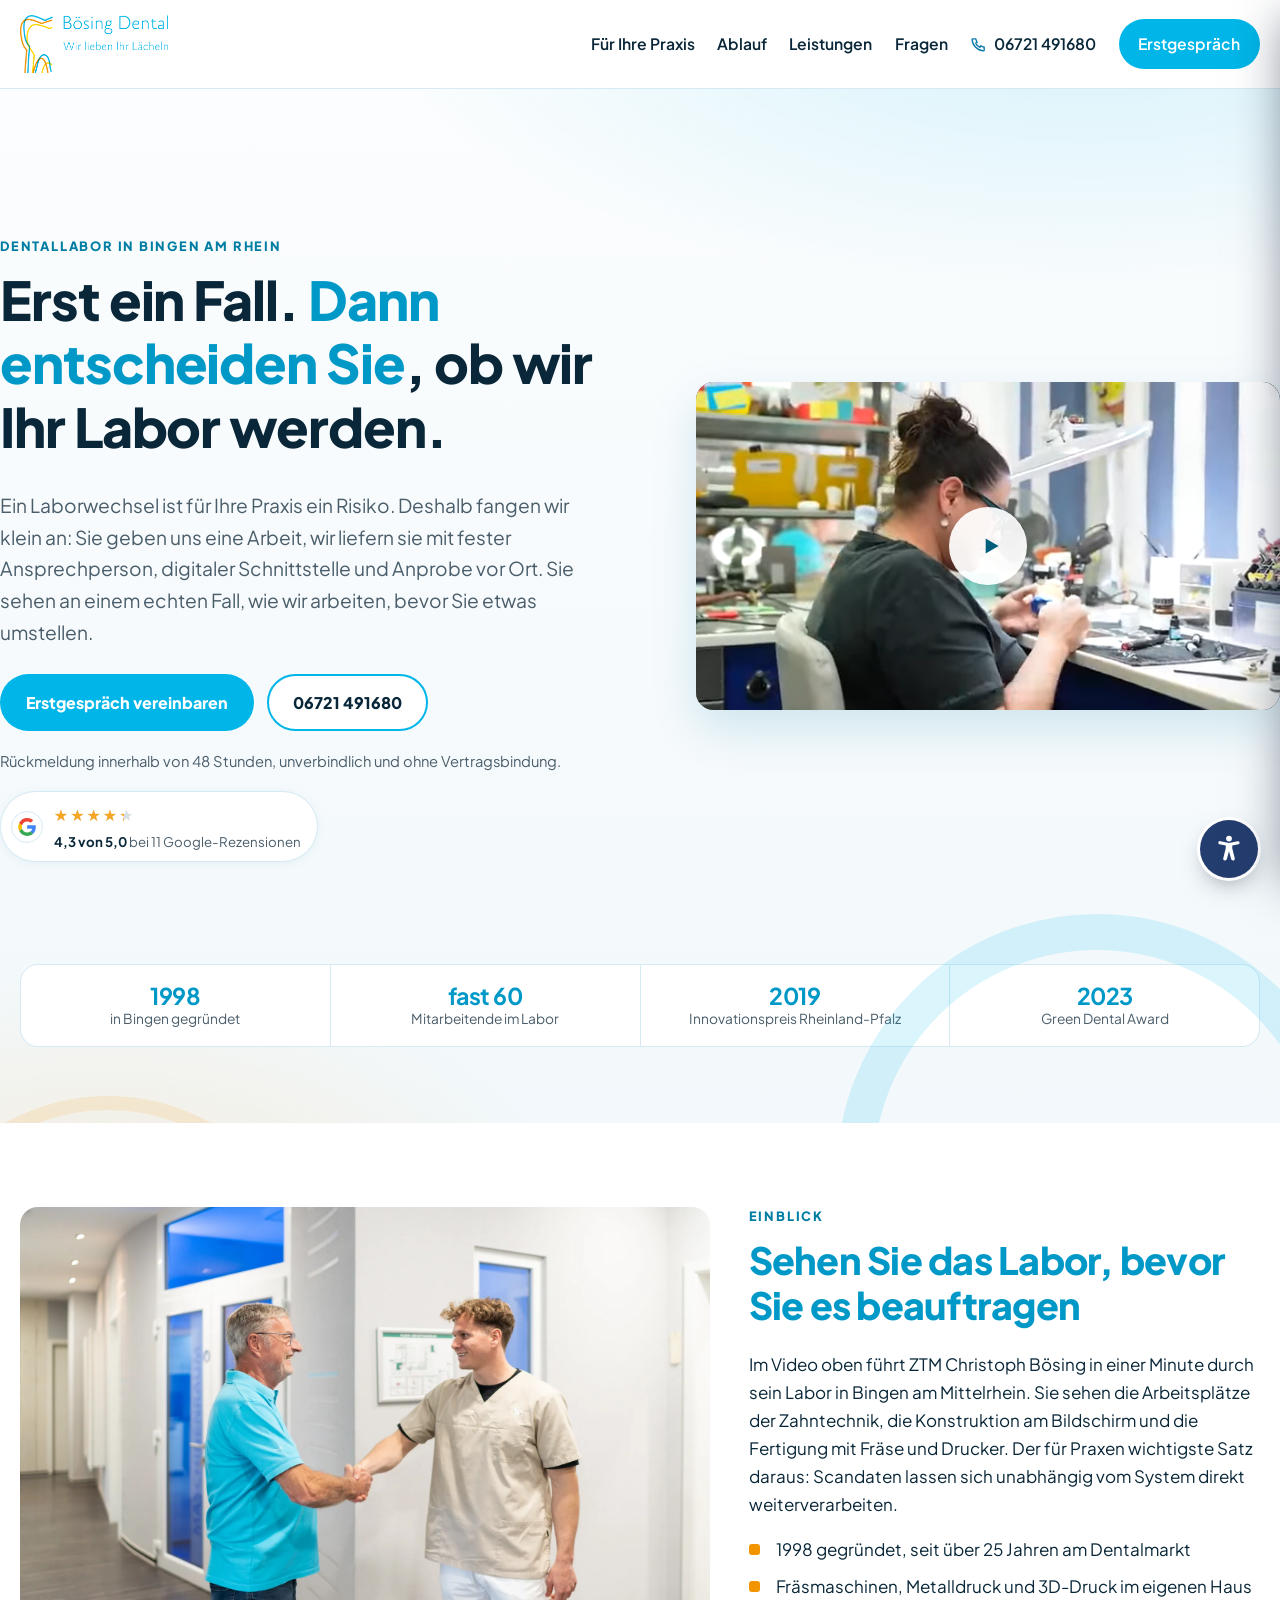
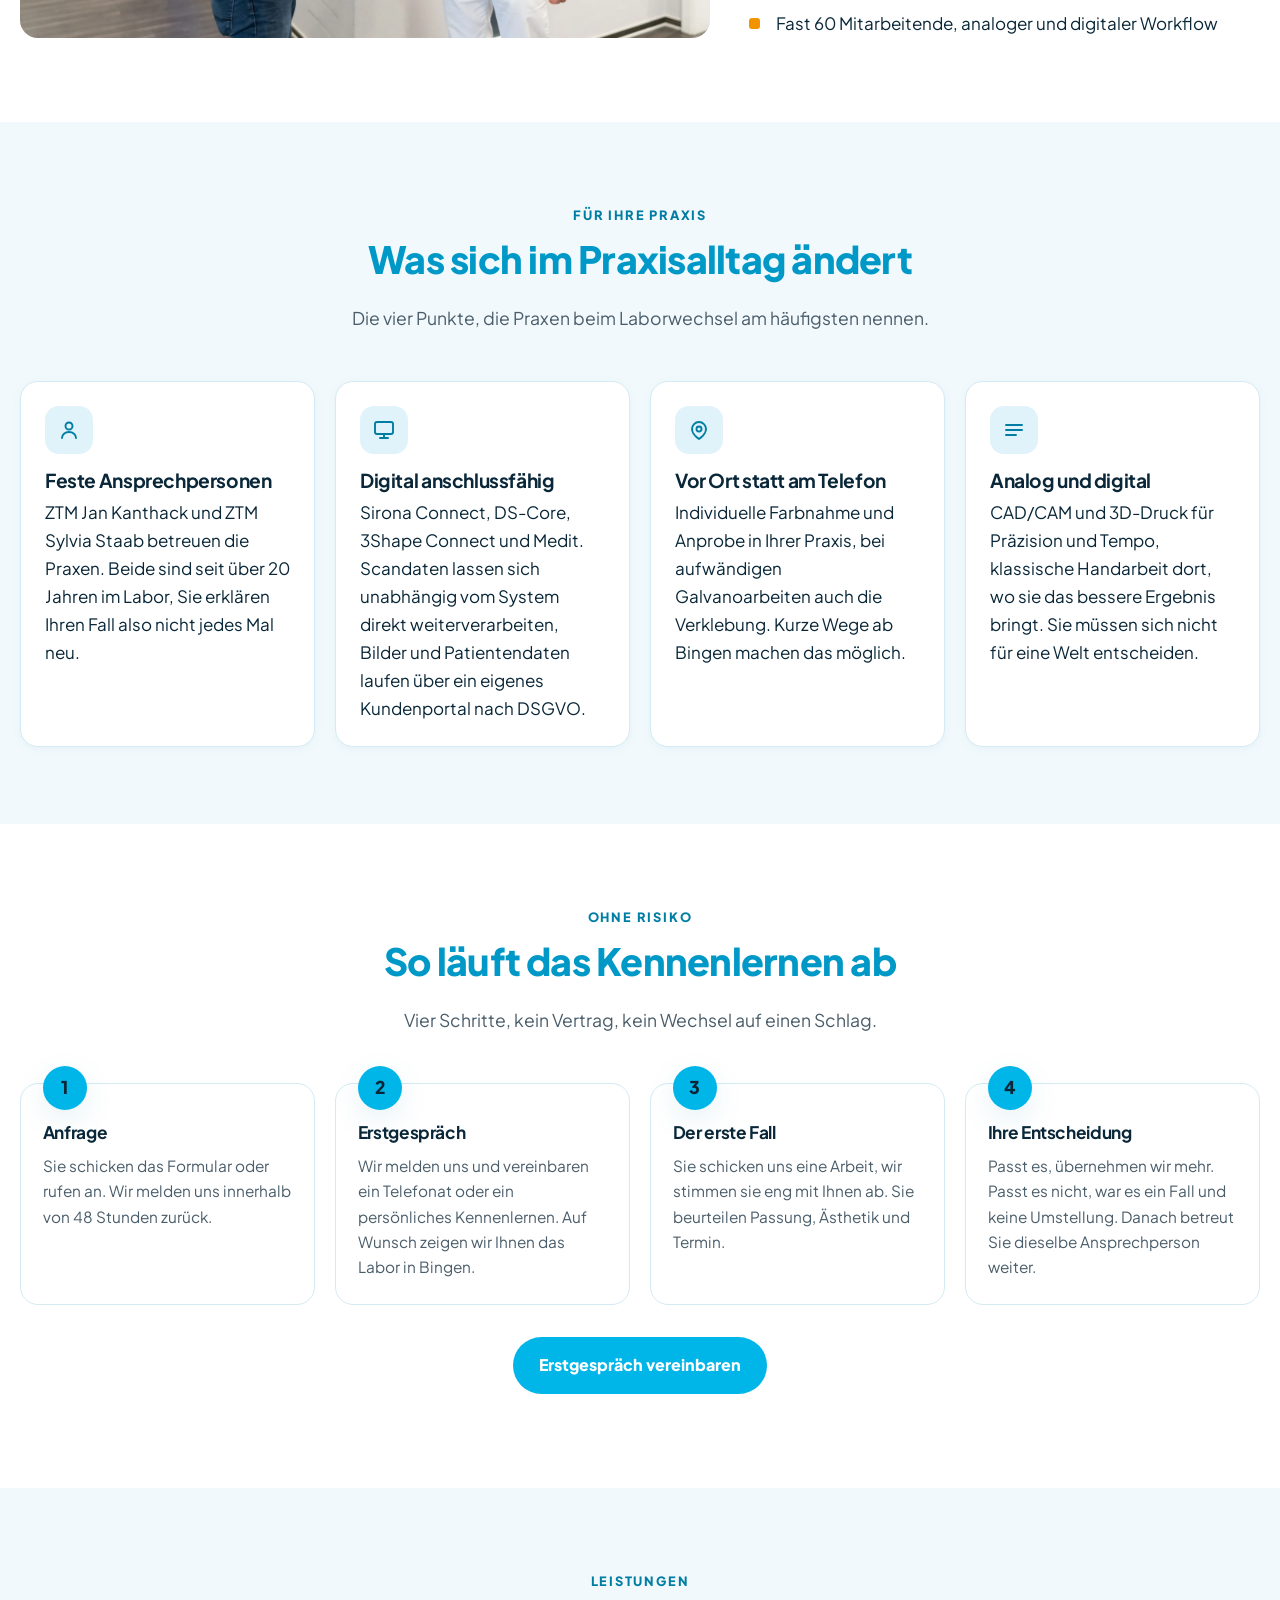
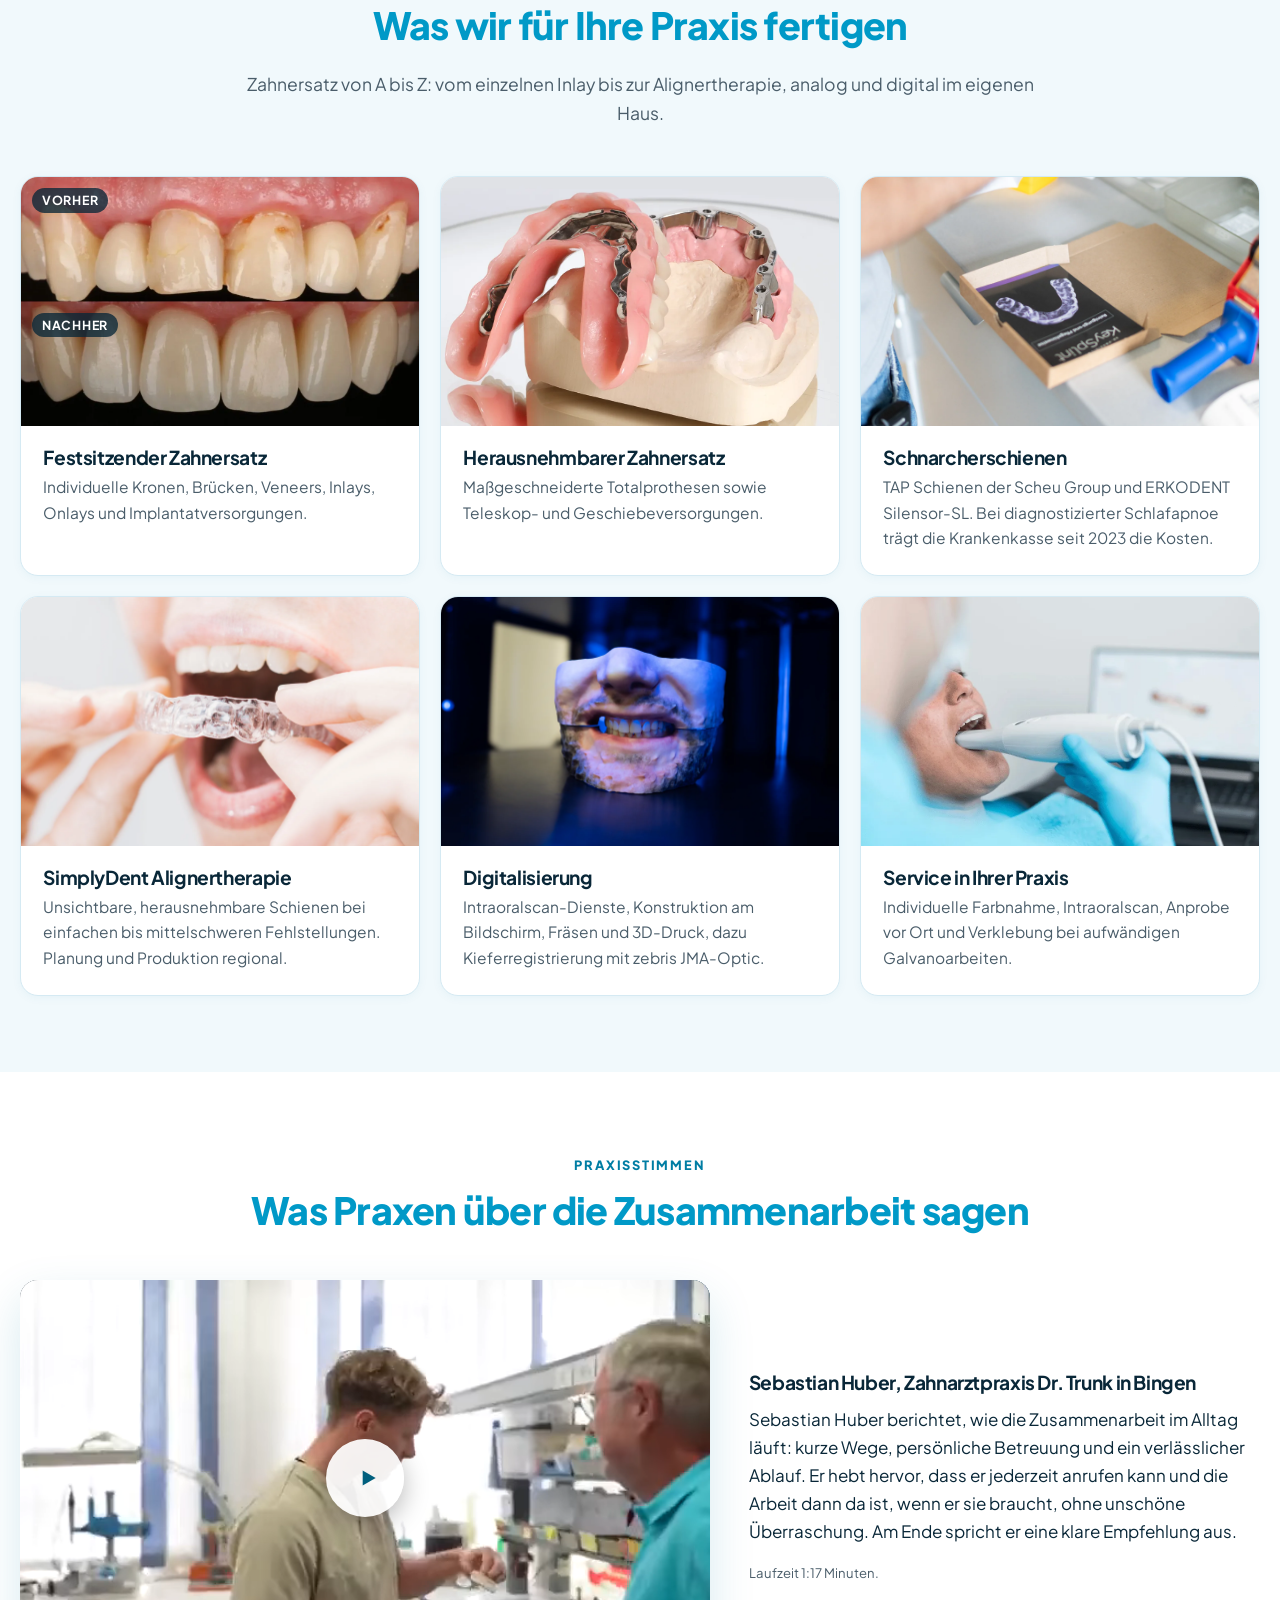
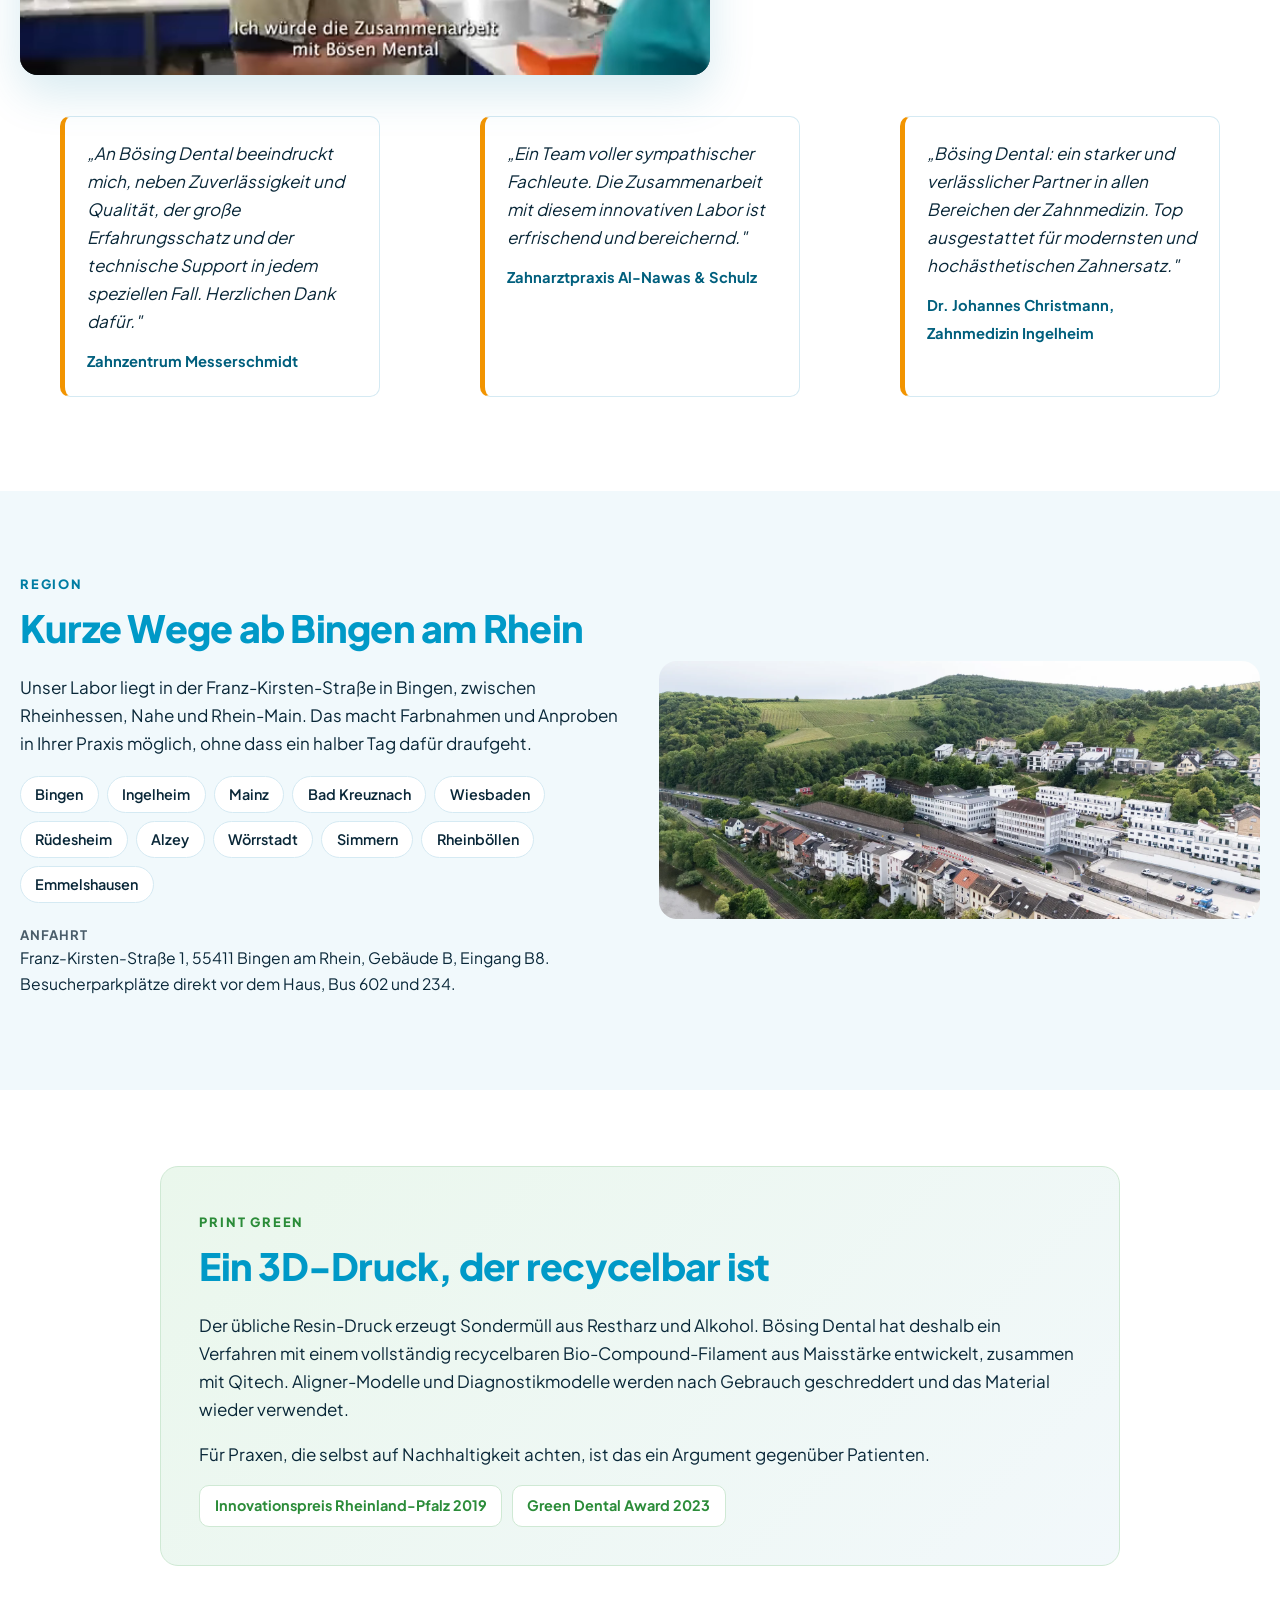
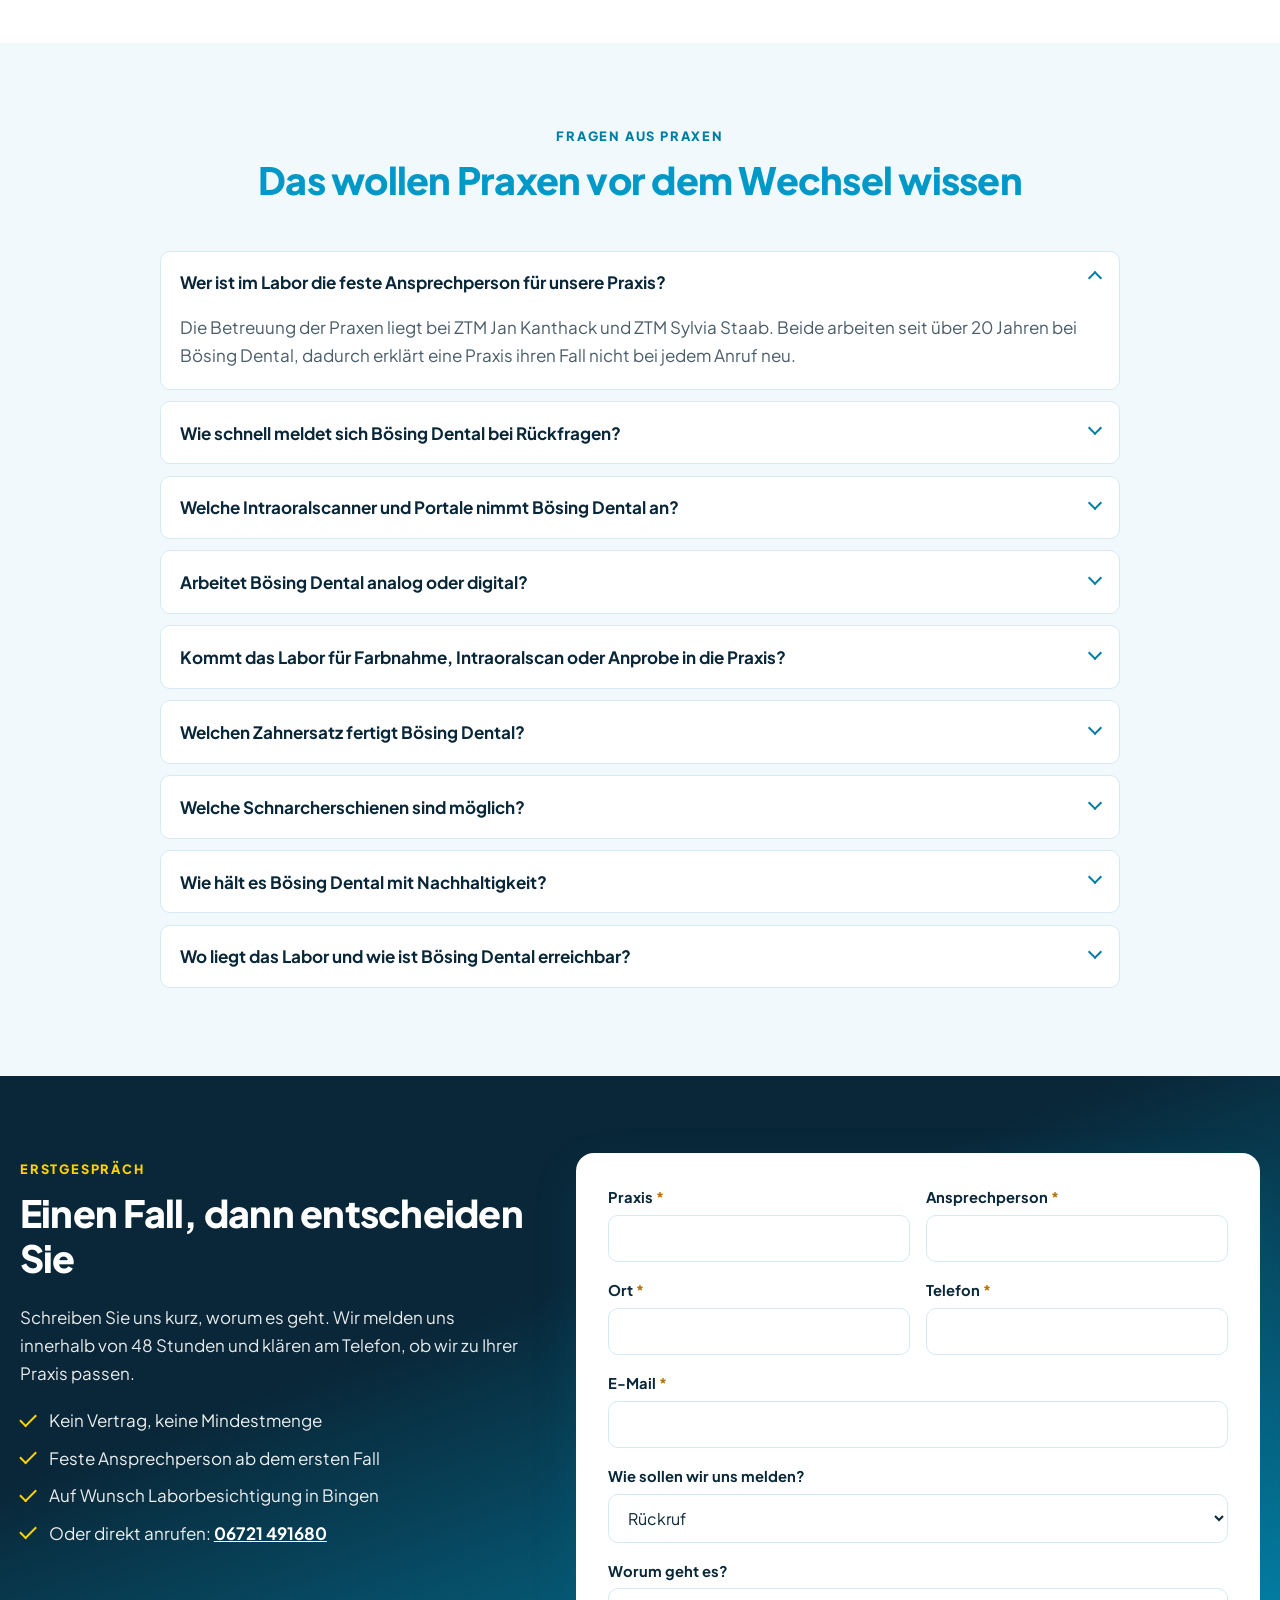
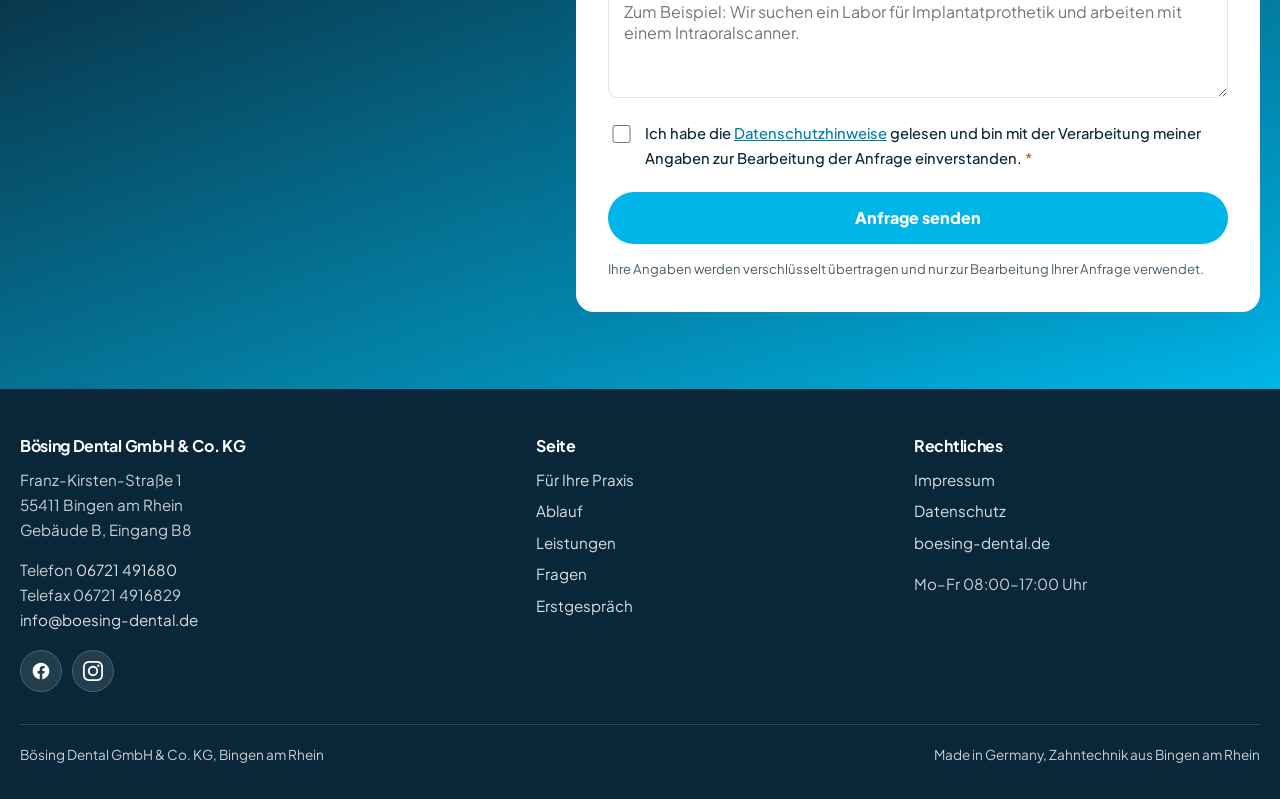
==== website/index.html @ 1765467c "Livegang vorbereiten: Entwurfs-Hinweise raus, Impressum und Datenschutz als eigene Seiten, Formular " ====
<!DOCTYPE html>
<html lang="de">
<head>
<meta charset="utf-8">
<!-- Google Search Console: Bestaetigung ueber HTML-Tag.
     search.google.com/search-console -> Property hinzufuegen -> Praefix-URL ->
     "HTML-Tag" -> Code kopieren, unten eintragen, Zeile aktiv schalten, dann
     in der Search Console auf "Bestaetigen". Alternativ per DNS-Eintrag.
<meta name="google-site-verification" content="HIER-CODE-EINTRAGEN">
-->
<meta name="viewport" content="width=device-width, initial-scale=1">
<title>Dentallabor Bingen für Praxen | Bösing Dental</title>
<meta name="description" content="Dentallabor in Bingen am Rhein für Zahnarztpraxen: feste Ansprechpersonen, digitale Schnittstellen, Anprobe vor Ort. Erst ein Fall zum Kennenlernen, dann entscheiden Sie.">
<meta name="robots" content="index,follow">
<!-- canonical wird gesetzt, sobald die Domain feststeht -->
<meta property="og:type" content="website">
<meta property="og:title" content="Dentallabor Bingen für Zahnarztpraxen | Bösing Dental">
<meta property="og:description" content="Erst ein Fall zum Kennenlernen, dann entscheiden Sie. Dentallabor in Bingen am Rhein, analog und digital.">
<meta property="og:locale" content="de_DE">
<link rel="icon" href="img/favicon-192.png" sizes="192x192" type="image/png">
<link rel="icon" href="img/favicon-32.png" sizes="32x32" type="image/png">
<link rel="apple-touch-icon" href="img/apple-touch-icon.png">
<link rel="preload" href="fonts/plus-jakarta-sans-latin-400-normal.woff2" as="font" type="font/woff2" crossorigin>
<link rel="preload" href="fonts/plus-jakarta-sans-latin-700-normal.woff2" as="font" type="font/woff2" crossorigin>
<link rel="stylesheet" href="assets/schrift.css">
<link rel="stylesheet" href="assets/stil.css?v=20261001a">
<link rel="stylesheet" href="assets/einwilligung.css">
<link rel="stylesheet" href="assets/barrierefreiheit.css">
<script type="application/ld+json">
{
  "@context":"https://schema.org",
  "@type":"LocalBusiness",
  "additionalType":"https://www.wikidata.org/wiki/Q1200735",
  "name":"Bösing Dental GmbH & Co. KG",
  "description":"Dentallabor in Bingen am Rhein für Zahnarztpraxen. Festsitzender und herausnehmbarer Zahnersatz, Schienen, Alignertherapie, digitale Fertigung.",
  "url":"https://boesing-dental.de/",
  "telephone":"+49 6721 491680",
  "email":"info@boesing-dental.de",
  "address":{
    "@type":"PostalAddress",
    "streetAddress":"Franz-Kirsten-Straße 1",
    "postalCode":"55411",
    "addressLocality":"Bingen am Rhein",
    "addressRegion":"Rheinland-Pfalz",
    "addressCountry":"DE"
  },
  "areaServed":{
    "@type":"GeoCircle",
    "geoMidpoint":{"@type":"GeoCoordinates","latitude":49.9624221,"longitude":7.8897073},
    "geoRadius":"100000"
  },
  "geo":{"@type":"GeoCoordinates","latitude":49.9624221,"longitude":7.8897073},
  "openingHoursSpecification":[
    {"@type":"OpeningHoursSpecification","dayOfWeek":["Monday","Tuesday","Wednesday","Thursday","Friday"],"opens":"08:00","closes":"17:00"}
  ],
  "sameAs":[
    "https://www.facebook.com/BosingDental",
    "https://www.instagram.com/boesingdental/"
  ],
  "founder":{"@type":"Person","name":"Christoph Bösing","jobTitle":"Zahntechnikermeister"},
  "foundingDate":"1998",
  "award":["Innovationspreis des Landes Rheinland-Pfalz 2019","Green Dental Award 2023"]
}
</script>
<script type="application/ld+json">
{
 "@context": "https://schema.org",
 "@type": "FAQPage",
 "mainEntity": [
  {
   "@type": "Question",
   "name": "Wer ist im Labor die feste Ansprechperson für unsere Praxis?",
   "acceptedAnswer": {
    "@type": "Answer",
    "text": "Die Betreuung der Praxen liegt bei ZTM Jan Kanthack und ZTM Sylvia Staab. Beide arbeiten seit über 20 Jahren bei Bösing Dental, dadurch erklärt eine Praxis ihren Fall nicht bei jedem Anruf neu."
   }
  },
  {
   "@type": "Question",
   "name": "Wie schnell meldet sich Bösing Dental bei Rückfragen?",
   "acceptedAnswer": {
    "@type": "Answer",
    "text": "Bösing Dental meldet sich innerhalb von 48 Stunden. Wer schneller sprechen will, erreicht das Labor montags bis freitags von 08:00 bis 17:00 Uhr unter 06721 491680."
   }
  },
  {
   "@type": "Question",
   "name": "Welche Intraoralscanner und Portale nimmt Bösing Dental an?",
   "acceptedAnswer": {
    "@type": "Answer",
    "text": "Bösing Dental arbeitet mit Sirona Connect, DS-Core, 3Shape Connect und Medit. Für Bilder und Patientendaten steht ein eigenes Kundenportal nach DSGVO bereit, die Abrechnungsdaten laufen über DeLaKom als XML oder PDF."
   }
  },
  {
   "@type": "Question",
   "name": "Arbeitet Bösing Dental analog oder digital?",
   "acceptedAnswer": {
    "@type": "Answer",
    "text": "Bösing Dental fertigt in beiden Workflows. CAD/CAM und 3D-Druck laufen im eigenen Haus, daneben besteht der analoge Workflow mit klassischer Handarbeit. Die Entscheidung fällt pro Fall und nicht nach Prinzip."
   }
  },
  {
   "@type": "Question",
   "name": "Kommt das Labor für Farbnahme, Intraoralscan oder Anprobe in die Praxis?",
   "acceptedAnswer": {
    "@type": "Answer",
    "text": "Ja. Individuelle Farbnahmen, Intraoralscans und Anproben führt Bösing Dental auf Wunsch in der Praxis durch, bei aufwändigen Galvanoarbeiten auch die Verklebung vor Ort."
   }
  },
  {
   "@type": "Question",
   "name": "Welchen Zahnersatz fertigt Bösing Dental?",
   "acceptedAnswer": {
    "@type": "Answer",
    "text": "Bösing Dental fertigt Zahnersatz von A bis Z: festsitzenden Zahnersatz mit Kronen, Brücken, Veneers, Inlays, Onlays und Implantatversorgungen sowie herausnehmbaren Zahnersatz mit Totalprothesen, Teleskop- und Geschiebeversorgungen. Dazu kommen Schienen, darunter Schnarcherschienen, und die Alignertherapie SimplyDent, alles im eigenen Haus in Bingen am Rhein."
   }
  },
  {
   "@type": "Question",
   "name": "Welche Schnarcherschienen sind möglich?",
   "acceptedAnswer": {
    "@type": "Answer",
    "text": "Bösing Dental fertigt TAP Schienen der Scheu Group und ERKODENT Silensor-SL. Bei diagnostizierter obstruktiver Schlafapnoe übernimmt die Krankenkasse seit 2023 die Kosten vollständig."
   }
  },
  {
   "@type": "Question",
   "name": "Wie hält es Bösing Dental mit Nachhaltigkeit?",
   "acceptedAnswer": {
    "@type": "Answer",
    "text": "Unter dem Namen Print Green hat Bösing Dental gemeinsam mit Qitech einen 3D-Druck mit recycelbarem Bio-Compound aus Maisstärke aufgebaut, statt Restharz und Alkohol als Sondermüll zu entsorgen. Dafür gab es 2019 den Innovationspreis des Landes Rheinland-Pfalz und 2023 den Green Dental Award."
   }
  },
  {
   "@type": "Question",
   "name": "Wo liegt das Labor und wie ist Bösing Dental erreichbar?",
   "acceptedAnswer": {
    "@type": "Answer",
    "text": "Bösing Dental fertigt in der Franz-Kirsten-Straße 1, 55411 Bingen am Rhein, Gebäude B, Eingang B8. Praxen erreichen das Labor unter der Telefonnummer 06721 491680 und per E-Mail an info@boesing-dental.de. Das Labor ist montags bis freitags von 08:00 bis 17:00 Uhr erreichbar. Besucherparkplätze liegen vor dem Haus, die Buslinien 602 und 234 halten in der Nähe."
   }
  }
 ]
}
</script>
<script type="application/ld+json">
{
 "@context": "https://schema.org",
 "@graph": [
  {
   "@type": "VideoObject",
   "name": "Bösing Dental in Bingen am Rhein, das Labor im Überblick",
   "description": "ZTM Christoph Bösing führt durch sein Dentallabor in Bingen am Rhein: gegründet 1998, fast 60 Mitarbeitende, Fräsmaschinen, Metalldruck und 3D-Druck im eigenen Haus, Scandaten aus allen gängigen Systemen.",
   "thumbnailUrl": "img/imagevideo-poster-dentallabor-bingen.jpg",
   "contentUrl": "videos/imagevideo-dentallabor-bingen.mp4",
   "uploadDate": "2026-06-12",
   "duration": "PT1M2S",
   "inLanguage": "de-DE"
  },
  {
   "@type": "VideoObject",
   "name": "Sebastian Huber, Zahnarztpraxis Dr. Trunk, über die Zusammenarbeit mit Bösing Dental",
   "description": "Sebastian Huber, Zahnarzt in der Zahnarztpraxis Dr. Trunk in Bingen, berichtet über persönliche Betreuung, verlässliche Abläufe und kurze Wege in der Zusammenarbeit mit dem Dentallabor Bösing Dental.",
   "thumbnailUrl": "img/testimonial-poster-dentallabor-bingen.jpg",
   "contentUrl": "videos/testimonial-zahnarztpraxis-dentallabor-bingen.mp4",
   "uploadDate": "2026-06-12",
   "duration": "PT1M17S",
   "inLanguage": "de-DE"
  }
 ]
}
</script>
<!-- Platz für Meta Pixel oder Consent-Werkzeug beim Livegang. Im Entwurf bewusst leer. -->
</head>
<body>

<a class="sprung" href="#inhalt">Zum Inhalt springen</a>
<a class="sprung" href="#anfrage">Zum Kontaktformular springen</a>

<header>
  <div class="huelle-kopf kopf">
    <a class="marke" href="#inhalt" aria-label="Bösing Dental, zur Startseite">
      <picture>
        <source srcset="img/logo-boesing-dental.webp" type="image/webp">
        <img src="img/logo-boesing-dental.png" alt="Bösing Dental, wir lieben Ihr Lächeln" width="1167" height="456" fetchpriority="high" decoding="async">
      </picture>
    </a>
    <button class="burger" type="button" aria-expanded="false" aria-controls="hauptnavigation" aria-label="Menü öffnen">
      <span></span>
    </button>
    <nav class="kopf-nav" id="hauptnavigation" aria-label="Hauptnavigation">
      <a href="#vorteile">Für Ihre Praxis</a>
      <a href="#ablauf">Ablauf</a>
      <a href="#leistungen">Leistungen</a>
      <a href="#fragen">Fragen</a>
      <a class="kopf-tel" href="tel:+496721491680">
        <svg width="17" height="17" viewBox="0 0 24 24" fill="none" stroke="#0e7ba8" stroke-width="2" aria-hidden="true" focusable="false">
          <path d="M4 4h4l2 5-2 1a10 10 0 006 6l1-2 5 2v4a1 1 0 01-1 1A17 17 0 013 5a1 1 0 011-1z"/>
        </svg>
        06721 491680
      </a>
      <a class="knopf knopf-haupt knopf-klein" href="#anfrage">Erstgespräch</a>
    </nav>
  </div>
</header>

<main id="inhalt">

  <!-- ------------------------------------------------------------- Hero -->
  <section class="hero" aria-labelledby="hero-titel">
    <span class="bogen" aria-hidden="true"></span>
    <span class="bogen-orange" aria-hidden="true"></span>
    <div class="huelle hero-raster">
      <div>
        <span class="augbraue">Dentallabor in Bingen am Rhein</span>
        <h1 id="hero-titel">Erst ein Fall. <span>Dann entscheiden Sie</span>, ob wir Ihr Labor werden.</h1>
        <p class="hero-lead">Ein Laborwechsel ist für Ihre Praxis ein Risiko. Deshalb fangen wir klein an: Sie geben uns eine Arbeit, wir liefern sie mit fester Ansprechperson, digitaler Schnittstelle und Anprobe vor Ort. Sie sehen an einem echten Fall, wie wir arbeiten, bevor Sie etwas umstellen.</p>
        <div class="hero-knoepfe">
          <a class="knopf knopf-haupt" href="#anfrage">Erstgespräch vereinbaren</a>
          <a class="knopf knopf-zweit" href="tel:+496721491680">06721 491680</a>
        </div>
        <p class="hero-mini">Rückmeldung innerhalb von 48 Stunden, unverbindlich und ohne Vertragsbindung.</p>
        <a class="google-punkt" href="https://maps.google.com/?cid=6138101996086060236" rel="noopener" target="_blank">
          <span class="google-g" aria-hidden="true"><img src="img/google-g.svg" alt="" width="18" height="18" decoding="async"></span>
          <span>
            <span class="sterne" role="img" aria-label="4,3 von 5 Sternen bei 11 Google-Rezensionen">
              <span aria-hidden="true">★★★★★</span><span class="sterne-gold" style="width:86%" aria-hidden="true">★★★★★</span>
            </span>
            <span class="google-txt"><b>4,3 von 5,0</b> bei 11 Google-Rezensionen</span>
          </span>
        </a>
      </div>
      <div>
        <div class="video-rahmen hero-video" data-video="videos/imagevideo-dentallabor-bingen.mp4" data-poster="img/imagevideo-poster-dentallabor-bingen.jpg" data-vorschau="videos/imagevideo-vorschau-dentallabor-bingen">
          <picture>
            <source srcset="img/imagevideo-poster-dentallabor-bingen.webp" type="image/webp">
            <img src="img/imagevideo-poster-dentallabor-bingen.jpg" alt="ZTM Christoph Bösing im Besprechungsraum seines Dentallabors in Bingen am Rhein" width="1600" height="900" fetchpriority="high" decoding="async">
          </picture>
          <button class="abspielen" type="button" aria-label="Imagevideo abspielen">
              <span><svg width="26" height="26" viewBox="0 0 24 24" aria-hidden="true"><path d="M8 5l12 7-12 7z"/></svg></span>
            </button>
        </div>
      </div>
    </div>
    <div class="huelle">
      <div class="anker-reihe">
        <div class="anker"><b>1998</b><span>in Bingen gegründet</span></div>
        <div class="anker"><b>fast 60</b><span>Mitarbeitende im Labor</span></div>
        <div class="anker"><b>2019</b><span>Innovationspreis Rheinland-Pfalz</span></div>
        <div class="anker"><b>2023</b><span>Green Dental Award</span></div>
      </div>
    </div>
  </section>

  <!-- ---------------------------------------------------- Imagevideo -->
  <section class="weiss" aria-labelledby="video-titel">
    <div class="huelle">
      <div class="video-block">
        <div>
          <div class="bild">
            <picture>
              <source srcset="img/begruessung-zahnarztpraxis-dentallabor-bingen.webp" type="image/webp">
              <img src="img/begruessung-zahnarztpraxis-dentallabor-bingen.jpg" alt="Begrüßung eines Zahnarztes im Dentallabor Bösing Dental in Bingen am Rhein" width="1800" height="1200" loading="lazy" decoding="async">
            </picture>
          </div>
        </div>
        <div class="video-text">
          <span class="augbraue">Einblick</span>
          <h2 id="video-titel">Sehen Sie das Labor, bevor Sie es beauftragen</h2>
          <p>Im Video oben führt ZTM Christoph Bösing in einer Minute durch sein Labor in Bingen am Mittelrhein. Sie sehen die Arbeitsplätze der Zahntechnik, die Konstruktion am Bildschirm und die Fertigung mit Fräse und Drucker. Der für Praxen wichtigste Satz daraus: Scandaten lassen sich unabhängig vom System direkt weiterverarbeiten.</p>
          <ul>
            <li>1998 gegründet, seit über 25 Jahren am Dentalmarkt</li>
            <li>Fräsmaschinen, Metalldruck und 3D-Druck im eigenen Haus</li>
            <li>Fast 60 Mitarbeitende, analoger und digitaler Workflow</li>
          </ul>
        </div>
      </div>
    </div>
  </section>

  <!-- ------------------------------------------------------- Vorteile -->
  <section class="hell" id="vorteile" aria-labelledby="vorteile-titel">
    <div class="huelle">
      <div class="kopfzeile-block mitte">
        <span class="augbraue">Für Ihre Praxis</span>
        <h2 id="vorteile-titel">Was sich im Praxisalltag ändert</h2>
        <p class="lead">Die vier Punkte, die Praxen beim Laborwechsel am häufigsten nennen.</p>
      </div>
      <div class="raster raster-4">
        <div class="karte">
          <div class="karte-symbol"><svg width="24" height="24" viewBox="0 0 24 24" aria-hidden="true"><circle cx="12" cy="8" r="3.5"/><path d="M5 20c0-3.5 3-6 7-6s7 2.5 7 6"/></svg></div>
          <h3>Feste Ansprechpersonen</h3>
          <p>ZTM Jan Kanthack und ZTM Sylvia Staab betreuen die Praxen. Beide sind seit über 20 Jahren im Labor, Sie erklären Ihren Fall also nicht jedes Mal neu.</p>
        </div>
        <div class="karte">
          <div class="karte-symbol"><svg width="24" height="24" viewBox="0 0 24 24" aria-hidden="true"><rect x="3" y="4" width="18" height="12" rx="2"/><path d="M8 20h8M12 16v4"/></svg></div>
          <h3>Digital anschlussfähig</h3>
          <p>Sirona Connect, DS-Core, 3Shape Connect und Medit. Scandaten lassen sich unabhängig vom System direkt weiterverarbeiten, Bilder und Patientendaten laufen über ein eigenes Kundenportal nach DSGVO.</p>
        </div>
        <div class="karte">
          <div class="karte-symbol"><svg width="24" height="24" viewBox="0 0 24 24" aria-hidden="true"><path d="M12 21s-7-4.5-7-10a7 7 0 0114 0c0 5.5-7 10-7 10z"/><circle cx="12" cy="11" r="2.5"/></svg></div>
          <h3>Vor Ort statt am Telefon</h3>
          <p>Individuelle Farbnahme und Anprobe in Ihrer Praxis, bei aufwändigen Galvanoarbeiten auch die Verklebung. Kurze Wege ab Bingen machen das möglich.</p>
        </div>
        <div class="karte">
          <div class="karte-symbol"><svg width="24" height="24" viewBox="0 0 24 24" aria-hidden="true"><path d="M4 7h16M4 12h16M4 17h10"/></svg></div>
          <h3>Analog und digital</h3>
          <p>CAD/CAM und 3D-Druck für Präzision und Tempo, klassische Handarbeit dort, wo sie das bessere Ergebnis bringt. Sie müssen sich nicht für eine Welt entscheiden.</p>
        </div>
      </div>
    </div>
  </section>

  <!-- --------------------------------------------------------- Ablauf -->
  <section class="weiss" id="ablauf" aria-labelledby="ablauf-titel">
    <div class="huelle">
      <div class="kopfzeile-block mitte">
        <span class="augbraue">Ohne Risiko</span>
        <h2 id="ablauf-titel">So läuft das Kennenlernen ab</h2>
        <p class="lead">Vier Schritte, kein Vertrag, kein Wechsel auf einen Schlag.</p>
      </div>
      <div class="ablauf">
        <div class="schritt">
          <h3>Anfrage</h3>
          <p>Sie schicken das Formular oder rufen an. Wir melden uns innerhalb von 48 Stunden zurück.</p>
        </div>
        <div class="schritt">
          <h3>Erstgespräch</h3>
          <p>Wir melden uns und vereinbaren ein Telefonat oder ein persönliches Kennenlernen. Auf Wunsch zeigen wir Ihnen das Labor in Bingen.</p>
        </div>
        <div class="schritt">
          <h3>Der erste Fall</h3>
          <p>Sie schicken uns eine Arbeit, wir stimmen sie eng mit Ihnen ab. Sie beurteilen Passung, Ästhetik und Termin.</p>
        </div>
        <div class="schritt">
          <h3>Ihre Entscheidung</h3>
          <p>Passt es, übernehmen wir mehr. Passt es nicht, war es ein Fall und keine Umstellung. Danach betreut Sie dieselbe Ansprechperson weiter.</p>
        </div>
      </div>
      <p class="mitte" style="margin-top:2rem"><a class="knopf knopf-haupt" href="#anfrage">Erstgespräch vereinbaren</a></p>
    </div>
  </section>

  <!-- ------------------------------------------------------ Leistungen -->
  <section class="hell" id="leistungen" aria-labelledby="leistungen-titel">
    <div class="huelle">
      <div class="kopfzeile-block mitte">
        <span class="augbraue">Leistungen</span>
        <h2 id="leistungen-titel">Was wir für Ihre Praxis fertigen</h2>
        <p class="lead">Zahnersatz von A bis Z: vom einzelnen Inlay bis zur Alignertherapie, analog und digital im eigenen Haus.</p>
      </div>
      <div class="raster raster-3">
        <article class="karte leistung">
          <div class="bild">
            <picture>
              <source srcset="img/frontzaehne-vorher-nachher-dentallabor-bingen.webp" type="image/webp">
              <img src="img/frontzaehne-vorher-nachher-dentallabor-bingen.jpg" alt="Oberkiefer-Frontzähne vor und nach der Versorgung mit festsitzendem Zahnersatz, oben vorher, unten nachher" width="1080" height="675" loading="lazy" decoding="async">
            </picture>
            <span class="bild-marke" aria-hidden="true">vorher</span>
            <span class="bild-marke unten" aria-hidden="true">nachher</span>
          </div>
          <div class="leistung-text">
            <h3>Festsitzender Zahnersatz</h3>
            <p>Individuelle Kronen, Brücken, Veneers, Inlays, Onlays und Implantatversorgungen.</p>
          </div>
        </article>
        <article class="karte leistung">
          <div class="bild">
            <picture>
              <source srcset="img/stegprothese-implantate-dentallabor-bingen.webp" type="image/webp">
              <img src="img/stegprothese-implantate-dentallabor-bingen.jpg" alt="Herausnehmbare Prothese mit Metallgerüst neben dem Implantatsteg auf dem Arbeitsmodell" width="1080" height="675" loading="lazy" decoding="async">
            </picture>
          </div>
          <div class="leistung-text">
            <h3>Herausnehmbarer Zahnersatz</h3>
            <p>Maßgeschneiderte Totalprothesen sowie Teleskop- und Geschiebeversorgungen.</p>
          </div>
        </article>
        <article class="karte leistung">
          <div class="bild">
            <picture>
              <source srcset="img/schiene-keysplint-dentallabor-bingen.webp" type="image/webp">
              <img src="img/schiene-keysplint-dentallabor-bingen.jpg" alt="Fertige Schiene, verpackt für den Versand an die Zahnarztpraxis" width="1800" height="1200" loading="lazy" decoding="async">
            </picture>
          </div>
          <div class="leistung-text">
            <h3>Schnarcherschienen</h3>
            <p>TAP Schienen der Scheu Group und ERKODENT Silensor-SL. Bei diagnostizierter Schlafapnoe trägt die Krankenkasse seit 2023 die Kosten.</p>
          </div>
        </article>
        <article class="karte leistung">
          <div class="bild">
            <picture>
              <source srcset="img/aligner-schiene-simplydent-dentallabor-bingen.webp" type="image/webp">
              <img src="img/aligner-schiene-simplydent-dentallabor-bingen.jpg" alt="Transparente Aligner-Schiene wird in den Oberkiefer eingesetzt" width="1600" height="1000" loading="lazy" decoding="async">
            </picture>
          </div>
          <div class="leistung-text">
            <h3>SimplyDent Alignertherapie</h3>
            <p>Unsichtbare, herausnehmbare Schienen bei einfachen bis mittelschweren Fehlstellungen. Planung und Produktion regional.</p>
          </div>
        </article>
        <article class="karte leistung">
          <div class="bild">
            <picture>
              <source srcset="img/3d-druck-gesichtsmodell-dentallabor-bingen.webp" type="image/webp">
              <img src="img/3d-druck-gesichtsmodell-dentallabor-bingen.jpg" alt="Farbig gedrucktes 3D-Modell eines Gesichtsausschnitts mit Zähnen, gefertigt im 3D-Druck" width="1600" height="1000" loading="lazy" decoding="async">
            </picture>
          </div>
          <div class="leistung-text">
            <h3>Digitalisierung</h3>
            <p>Intraoralscan-Dienste, Konstruktion am Bildschirm, Fräsen und 3D-Druck, dazu Kieferregistrierung mit zebris JMA-Optic.</p>
          </div>
        </article>
        <article class="karte leistung">
          <div class="bild">
            <picture>
              <source srcset="img/intraoralscan-zahnarztpraxis-dentallabor-bingen.webp" type="image/webp">
              <img src="img/intraoralscan-zahnarztpraxis-dentallabor-bingen.jpg" alt="Intraoralscan beim Patienten im Behandlungsstuhl, der digitale Abdruck erscheint auf dem Bildschirm" width="979" height="612" loading="lazy" decoding="async">
            </picture>
          </div>
          <div class="leistung-text">
            <h3>Service in Ihrer Praxis</h3>
            <p>Individuelle Farbnahme, Intraoralscan, Anprobe vor Ort und Verklebung bei aufwändigen Galvanoarbeiten.</p>
          </div>
        </article>
      </div>
    </div>
  </section>

  <!-- ------------------------------------------------------ Testimonial -->
  <section class="weiss" aria-labelledby="stimmen-titel">
    <div class="huelle">
      <div class="kopfzeile-block mitte">
        <span class="augbraue">Praxisstimmen</span>
        <h2 id="stimmen-titel">Was Praxen über die Zusammenarbeit sagen</h2>
      </div>
      <div class="video-block">
        <div>
          <div class="video-rahmen" data-video="videos/testimonial-zahnarztpraxis-dentallabor-bingen.mp4" data-poster="img/testimonial-poster-dentallabor-bingen.jpg" data-vorschau="videos/testimonial-vorschau-zahnarztpraxis-dentallabor-bingen">
            <picture>
              <source srcset="img/testimonial-poster-dentallabor-bingen.webp" type="image/webp">
              <img src="img/testimonial-poster-dentallabor-bingen.jpg" alt="Sebastian Huber, Zahnarzt in der Zahnarztpraxis Dr. Trunk in Bingen, im Gespräch über die Zusammenarbeit mit Bösing Dental" width="1600" height="900" loading="lazy" decoding="async">
            </picture>
            <button class="abspielen" type="button" aria-label="Kundenvideo abspielen">
              <span><svg width="26" height="26" viewBox="0 0 24 24" aria-hidden="true"><path d="M8 5l12 7-12 7z"/></svg></span>
            </button>
          </div>
        </div>
        <div class="video-text">
          <h3>Sebastian Huber, Zahnarztpraxis Dr. Trunk in Bingen</h3>
          <p>Sebastian Huber berichtet, wie die Zusammenarbeit im Alltag läuft: kurze Wege, persönliche Betreuung und ein verlässlicher Ablauf. Er hebt hervor, dass er jederzeit anrufen kann und die Arbeit dann da ist, wenn er sie braucht, ohne unschöne Überraschung. Am Ende spricht er eine klare Empfehlung aus.</p>
          <p class="video-hinweis">Laufzeit 1:17 Minuten.</p>
        </div>
      </div>
      <div class="zitate">
        <blockquote class="zitat">
          <p>„An Bösing Dental beeindruckt mich, neben Zuverlässigkeit und Qualität, der große Erfahrungsschatz und der technische Support in jedem speziellen Fall. Herzlichen Dank dafür."</p>
          <cite>Zahnzentrum Messerschmidt</cite>
        </blockquote>
        <blockquote class="zitat">
          <p>„Ein Team voller sympathischer Fachleute. Die Zusammenarbeit mit diesem innovativen Labor ist erfrischend und bereichernd."</p>
          <cite>Zahnarztpraxis Al-Nawas &amp; Schulz</cite>
        </blockquote>
        <blockquote class="zitat">
          <p>„Bösing Dental: ein starker und verlässlicher Partner in allen Bereichen der Zahnmedizin. Top ausgestattet für modernsten und hochästhetischen Zahnersatz."</p>
          <cite>Dr. Johannes Christmann, Zahnmedizin Ingelheim</cite>
        </blockquote>
      </div>
    </div>
  </section>

  <!-- --------------------------------------------------------- Region -->
  <section class="hell" aria-labelledby="region-titel">
    <div class="huelle">
      <div class="region">
        <div>
          <span class="augbraue">Region</span>
          <h2 id="region-titel">Kurze Wege ab Bingen am Rhein</h2>
          <p>Unser Labor liegt in der Franz-Kirsten-Straße in Bingen, zwischen Rheinhessen, Nahe und Rhein-Main. Das macht Farbnahmen und Anproben in Ihrer Praxis möglich, ohne dass ein halber Tag dafür draufgeht.</p>
          <ul class="orte">
            <li>Bingen</li><li>Ingelheim</li><li>Mainz</li><li>Bad Kreuznach</li>
            <li>Wiesbaden</li><li>Rüdesheim</li><li>Alzey</li><li>Wörrstadt</li>
            <li>Simmern</li><li>Rheinböllen</li><li>Emmelshausen</li>
          </ul>
          <div class="kontaktdaten">
            <p><b>Anfahrt</b>Franz-Kirsten-Straße 1, 55411 Bingen am Rhein, Gebäude B, Eingang B8. Besucherparkplätze direkt vor dem Haus, Bus 602 und 234.</p>
          </div>
        </div>
        <div>
          <div class="bild breit">
            <picture>
              <source srcset="img/standort-luftbild-dentallabor-bingen-am-rhein.webp" type="image/webp">
              <img src="img/standort-luftbild-dentallabor-bingen-am-rhein.jpg" alt="Luftbild des Standorts von Bösing Dental in der Franz-Kirsten-Straße in Bingen am Rhein" width="1800" height="1012" loading="lazy" decoding="async">
            </picture>
          </div>
        </div>
      </div>
    </div>
  </section>


  <!-- -------------------------------------------------- Nachhaltigkeit -->
  <section class="weiss" aria-labelledby="gruen-titel">
    <div class="huelle">
      <div class="gruen-block einspaltig">
        <div>
          <span class="augbraue" style="color:#2b8c39">Print Green</span>
          <h2 id="gruen-titel">Ein 3D-Druck, der recycelbar ist</h2>
          <p>Der übliche Resin-Druck erzeugt Sondermüll aus Restharz und Alkohol. Bösing Dental hat deshalb ein Verfahren mit einem vollständig recycelbaren Bio-Compound-Filament aus Maisstärke entwickelt, zusammen mit Qitech. Aligner-Modelle und Diagnostikmodelle werden nach Gebrauch geschreddert und das Material wieder verwendet.</p>
          <p>Für Praxen, die selbst auf Nachhaltigkeit achten, ist das ein Argument gegenüber Patienten.</p>
          <ul class="preise">
            <li>Innovationspreis Rheinland-Pfalz 2019</li>
            <li>Green Dental Award 2023</li>
          </ul>
        </div>
      </div>
    </div>
  </section>

  <!-- ---------------------------------------------------------- Fragen -->
  <section class="hell" id="fragen" aria-labelledby="fragen-titel">
    <div class="huelle">
      <div class="kopfzeile-block mitte">
        <span class="augbraue">Fragen aus Praxen</span>
        <h2 id="fragen-titel">Das wollen Praxen vor dem Wechsel wissen</h2>
      </div>
      <div class="faq">
        <details open>
          <summary><h3>Wer ist im Labor die feste Ansprechperson für unsere Praxis?</h3></summary>
          <div class="antwort"><p>Die Betreuung der Praxen liegt bei ZTM Jan Kanthack und ZTM Sylvia Staab. Beide arbeiten seit über 20 Jahren bei Bösing Dental, dadurch erklärt eine Praxis ihren Fall nicht bei jedem Anruf neu.</p></div>
        </details>
        <details>
          <summary><h3>Wie schnell meldet sich Bösing Dental bei Rückfragen?</h3></summary>
          <div class="antwort"><p>Bösing Dental meldet sich innerhalb von 48 Stunden. Wer schneller sprechen will, erreicht das Labor montags bis freitags von 08:00 bis 17:00 Uhr unter 06721 491680.</p></div>
        </details>
        <details>
          <summary><h3>Welche Intraoralscanner und Portale nimmt Bösing Dental an?</h3></summary>
          <div class="antwort"><p>Bösing Dental arbeitet mit Sirona Connect, DS-Core, 3Shape Connect und Medit. Für Bilder und Patientendaten steht ein eigenes Kundenportal nach DSGVO bereit, die Abrechnungsdaten laufen über DeLaKom als XML oder PDF.</p></div>
        </details>
        <details>
          <summary><h3>Arbeitet Bösing Dental analog oder digital?</h3></summary>
          <div class="antwort"><p>Bösing Dental fertigt in beiden Workflows. CAD/CAM und 3D-Druck laufen im eigenen Haus, daneben besteht der analoge Workflow mit klassischer Handarbeit. Die Entscheidung fällt pro Fall und nicht nach Prinzip.</p></div>
        </details>
        <details>
          <summary><h3>Kommt das Labor für Farbnahme, Intraoralscan oder Anprobe in die Praxis?</h3></summary>
          <div class="antwort"><p>Ja. Individuelle Farbnahmen, Intraoralscans und Anproben führt Bösing Dental auf Wunsch in der Praxis durch, bei aufwändigen Galvanoarbeiten auch die Verklebung vor Ort.</p></div>
        </details>
        <details>
          <summary><h3>Welchen Zahnersatz fertigt Bösing Dental?</h3></summary>
          <div class="antwort"><p>Bösing Dental fertigt Zahnersatz von A bis Z: festsitzenden Zahnersatz mit Kronen, Brücken, Veneers, Inlays, Onlays und Implantatversorgungen sowie herausnehmbaren Zahnersatz mit Totalprothesen, Teleskop- und Geschiebeversorgungen. Dazu kommen Schienen, darunter Schnarcherschienen, und die Alignertherapie SimplyDent, alles im eigenen Haus in Bingen am Rhein.</p></div>
        </details>
        <details>
          <summary><h3>Welche Schnarcherschienen sind möglich?</h3></summary>
          <div class="antwort"><p>Bösing Dental fertigt TAP Schienen der Scheu Group und ERKODENT Silensor-SL. Bei diagnostizierter obstruktiver Schlafapnoe übernimmt die Krankenkasse seit 2023 die Kosten vollständig.</p></div>
        </details>
        <details>
          <summary><h3>Wie hält es Bösing Dental mit Nachhaltigkeit?</h3></summary>
          <div class="antwort"><p>Unter dem Namen Print Green hat Bösing Dental gemeinsam mit Qitech einen 3D-Druck mit recycelbarem Bio-Compound aus Maisstärke aufgebaut, statt Restharz und Alkohol als Sondermüll zu entsorgen. Dafür gab es 2019 den Innovationspreis des Landes Rheinland-Pfalz und 2023 den Green Dental Award.</p></div>
        </details>
        <details>
          <summary><h3>Wo liegt das Labor und wie ist Bösing Dental erreichbar?</h3></summary>
          <div class="antwort"><p>Bösing Dental fertigt in der Franz-Kirsten-Straße 1, 55411 Bingen am Rhein, Gebäude B, Eingang B8. Praxen erreichen das Labor unter der Telefonnummer 06721 491680 und per E-Mail an info@boesing-dental.de. Das Labor ist montags bis freitags von 08:00 bis 17:00 Uhr erreichbar. Besucherparkplätze liegen vor dem Haus, die Buslinien 602 und 234 halten in der Nähe.</p></div>
        </details>
      </div>
    </div>
  </section>

  <!-- --------------------------------------------------------- Kontakt -->
  <section class="kontakt auf-dunkel" id="anfrage" aria-labelledby="anfrage-titel">
    <div class="huelle">
      <div class="kontakt-raster">
        <div class="kontakt-text">
          <span class="augbraue" style="color:#ffd200">Erstgespräch</span>
          <h2 id="anfrage-titel">Einen Fall, dann entscheiden Sie</h2>
          <p>Schreiben Sie uns kurz, worum es geht. Wir melden uns innerhalb von 48 Stunden und klären am Telefon, ob wir zu Ihrer Praxis passen.</p>
          <ul>
            <li>Kein Vertrag, keine Mindestmenge</li>
            <li>Feste Ansprechperson ab dem ersten Fall</li>
            <li>Auf Wunsch Laborbesichtigung in Bingen</li>
            <li>Oder direkt anrufen: <a href="tel:+496721491680" style="color:#fff"><strong>06721 491680</strong></a></li>
          </ul>
        </div>
        <div>
          <form class="formular" id="anfrage-formular" method="post" action="anfrage-senden.php" novalidate>
            <!-- Schutz vor Robotern: unsichtbares Feld und Zeitstempel. Menschen sehen und füllen das nicht. -->
            <div class="hp" aria-hidden="true"><label for="website">Webseite</label><input type="text" id="website" name="website" tabindex="-1" autocomplete="off"></div>
            <input type="hidden" name="zeit" value="">
            <div class="feld-paar">
              <div class="feld">
                <label for="praxis">Praxis <span class="pflicht" aria-hidden="true">*</span></label>
                <input type="text" id="praxis" name="praxis" autocomplete="organization" required>
                <p class="fehler">Bitte den Namen der Praxis angeben.</p>
              </div>
              <div class="feld">
                <label for="person">Ansprechperson <span class="pflicht" aria-hidden="true">*</span></label>
                <input type="text" id="person" name="person" autocomplete="name" required>
                <p class="fehler">Bitte einen Namen angeben.</p>
              </div>
            </div>
            <div class="feld-paar">
              <div class="feld">
                <label for="ort">Ort <span class="pflicht" aria-hidden="true">*</span></label>
                <input type="text" id="ort" name="ort" autocomplete="address-level2" required>
                <p class="fehler">Bitte den Ort der Praxis angeben.</p>
              </div>
              <div class="feld">
                <label for="telefon">Telefon <span class="pflicht" aria-hidden="true">*</span></label>
                <input type="tel" id="telefon" name="telefon" autocomplete="tel" required>
                <p class="fehler">Bitte eine Telefonnummer für den Rückruf angeben.</p>
              </div>
            </div>
            <div class="feld">
              <label for="mail">E-Mail <span class="pflicht" aria-hidden="true">*</span></label>
              <input type="email" id="mail" name="mail" autocomplete="email" required>
              <p class="fehler">Bitte eine gültige E-Mail-Adresse angeben.</p>
            </div>
            <div class="feld">
              <label for="wunsch">Wie sollen wir uns melden?</label>
              <select id="wunsch" name="wunsch">
                <option>Rückruf</option>
                <option>Besuch in unserer Praxis</option>
                <option>Laborbesichtigung in Bingen</option>
                <option>E-Mail genügt</option>
              </select>
            </div>
            <div class="feld">
              <label for="nachricht">Worum geht es?</label>
              <textarea id="nachricht" name="nachricht" placeholder="Zum Beispiel: Wir suchen ein Labor für Implantatprothetik und arbeiten mit einem Intraoralscanner."></textarea>
            </div>
            <div class="zustimmung zustimmung-block">
              <input type="checkbox" id="datenschutz" name="datenschutz" required>
              <label for="datenschutz" style="font-weight:500">Ich habe die <a href="datenschutz.html" target="_blank" rel="noopener">Datenschutzhinweise</a> gelesen und bin mit der Verarbeitung meiner Angaben zur Bearbeitung der Anfrage einverstanden. <span class="pflicht" aria-hidden="true">*</span>
                <span class="fehler">Ohne diese Zustimmung können wir die Anfrage nicht bearbeiten.</span>
              </label>
            </div>
            <button class="knopf knopf-haupt" type="submit" style="width:100%">Anfrage senden</button>
            <p class="formular-fuss">Ihre Angaben werden verschlüsselt übertragen und nur zur Bearbeitung Ihrer Anfrage verwendet.</p>
          </form>
          <div class="formular" id="danke" hidden>
            <div class="danke">
              <svg width="54" height="54" viewBox="0 0 24 24" fill="none" stroke="#39b54a" stroke-width="2" aria-hidden="true"><circle cx="12" cy="12" r="10"/><path d="M8 12.5l3 3 5-6"/></svg>
              <h3>Danke, Ihre Anfrage ist angekommen</h3>
              <p>Wir melden uns innerhalb von 48 Stunden bei Ihnen. Wenn es schneller gehen soll, erreichen Sie uns unter <a href="tel:+496721491680"><strong>06721 491680</strong></a>.</p>
              <div class="ersatzweg" id="ersatzweg" hidden>
                <p>Der direkte Versand hat gerade nicht geklappt. Ihr Mailprogramm sollte sich mit der fertigen Anfrage geöffnet haben. Falls nicht: <a href="#" id="mail-nochmal">E-Mail erneut öffnen</a> oder schreiben Sie an <a href="mailto:nboesing@boesing-dental.de">nboesing@boesing-dental.de</a>.</p>
              </div>
            </div>
          </div>
        </div>
      </div>
    </div>
  </section>

</main>

<footer>
  <div class="huelle">
    <div class="fuss-raster">
      <div>
        <h3>Bösing Dental GmbH &amp; Co. KG</h3>
        <p>Franz-Kirsten-Straße 1<br>55411 Bingen am Rhein<br>Gebäude B, Eingang B8</p>
        <p>Telefon <a href="tel:+496721491680">06721 491680</a><br>
           Telefax 06721 4916829<br>
           <a href="mailto:info@boesing-dental.de">info@boesing-dental.de</a></p>
        <div class="soz">
          <a href="https://www.facebook.com/BosingDental" rel="noopener" target="_blank" aria-label="Bösing Dental auf Facebook">
            <svg viewBox="0 0 24 24" aria-hidden="true"><path d="M22 12.06C22 6.5 17.52 2 12 2S2 6.5 2 12.06c0 5.02 3.66 9.18 8.44 9.94v-7.03H7.9v-2.91h2.54V9.85c0-2.51 1.49-3.9 3.77-3.9 1.09 0 2.24.2 2.24.2v2.46h-1.26c-1.24 0-1.63.78-1.63 1.57v1.88h2.78l-.45 2.91h-2.33V22C18.34 21.24 22 17.08 22 12.06Z"/></svg>
          </a>
          <a href="https://www.instagram.com/boesingdental/" rel="noopener" target="_blank" aria-label="Bösing Dental auf Instagram">
            <svg viewBox="0 0 24 24" aria-hidden="true"><path d="M7.0301.084c-1.2768.0602-2.1487.264-2.911.5634-.7888.3075-1.4575.72-2.1228 1.3877-.6652.6677-1.075 1.3368-1.3802 2.127-.2954.7638-.4956 1.6365-.552 2.914-.0564 1.2775-.0689 1.6882-.0626 4.947.0062 3.2586.0206 3.6671.0825 4.9473.061 1.2765.264 2.1482.5635 2.9107.308.7889.72 1.4573 1.388 2.1228.6679.6655 1.3365 1.0743 2.1285 1.38.7632.295 1.6361.4961 2.9134.552 1.2773.056 1.6884.069 4.9462.0627 3.2578-.0062 3.668-.0207 4.9478-.0814 1.28-.0607 2.147-.2652 2.9098-.5633.7889-.3086 1.4578-.72 2.1228-1.3881.665-.6682 1.0745-1.3378 1.3795-2.1284.2957-.7632.4966-1.636.552-2.9124.056-1.2809.0692-1.6898.063-4.948-.0063-3.2583-.021-3.6668-.0817-4.9465-.0607-1.2797-.264-2.1487-.5633-2.9117-.3084-.7889-.72-1.4568-1.3876-2.1228C21.2982 1.33 20.628.9208 19.8378.6165 19.074.321 18.2017.1197 16.9244.0645 15.6471.0093 15.236-.005 11.977.0014 8.718.0076 8.31.0215 7.0301.0839m.1402 21.6932c-1.17-.0509-1.8053-.2453-2.2287-.408-.5606-.216-.96-.4771-1.3819-.895-.422-.4178-.6811-.8186-.9-1.378-.1644-.4234-.3624-1.058-.4171-2.228-.0595-1.2645-.072-1.6442-.079-4.848-.007-3.2037.0053-3.583.0607-4.848.05-1.169.2456-1.805.408-2.2282.216-.5613.4762-.96.895-1.3816.4188-.4217.8184-.6814 1.3783-.9003.423-.1651 1.0575-.3614 2.227-.4171 1.2655-.06 1.6447-.072 4.848-.079 3.2033-.007 3.5835.005 4.8495.0608 1.169.0508 1.8053.2445 2.228.408.5608.216.96.4754 1.3816.895.4217.4194.6816.8176.9005 1.3787.1653.4217.3617 1.056.4169 2.2263.0602 1.2655.0739 1.645.0796 4.848.0058 3.203-.0055 3.5834-.061 4.848-.051 1.17-.245 1.8055-.408 2.2294-.216.5604-.4763.96-.8954 1.3814-.419.4215-.8181.6811-1.3783.9-.4224.1649-1.0577.3617-2.2262.4174-1.2656.0595-1.6448.072-4.8493.079-3.2045.007-3.5825-.006-4.848-.0608M16.953 5.5864A1.44 1.44 0 1 0 18.39 4.144a1.44 1.44 0 0 0-1.437 1.4424M5.8385 12.012c.0067 3.4032 2.7706 6.1557 6.173 6.1493 3.4026-.0065 6.157-2.7701 6.1506-6.1733-.0065-3.4032-2.771-6.1565-6.174-6.1498-3.403.0067-6.156 2.771-6.1496 6.1738M8 12.0077a4 4 0 1 1 4.008 3.9921A3.9996 3.9996 0 0 1 8 12.0077"/></svg>
          </a>
        </div>
      </div>
      <div>
        <h3>Seite</h3>
        <ul class="fuss-liste">
          <li><a href="#vorteile">Für Ihre Praxis</a></li>
          <li><a href="#ablauf">Ablauf</a></li>
          <li><a href="#leistungen">Leistungen</a></li>
          <li><a href="#fragen">Fragen</a></li>
          <li><a href="#anfrage">Erstgespräch</a></li>
        </ul>
      </div>
      <div>
        <h3>Rechtliches</h3>
        <ul class="fuss-liste">
          <li><a href="impressum.html">Impressum</a></li>
          <li><a href="datenschutz.html">Datenschutz</a></li>
          <li><button type="button" class="ein-ausloeser" data-einwilligung-oeffnen>Cookie-Einstellungen</button></li>
          <li><a href="https://boesing-dental.de/" rel="noopener">boesing-dental.de</a></li>
        </ul>
        <p style="margin-top:1rem">Mo–Fr 08:00–17:00 Uhr</p>
      </div>
    </div>
    <div class="fuss-unten">
      <span>Bösing Dental GmbH &amp; Co. KG, Bingen am Rhein</span>
      <span>Made in Germany, Zahntechnik aus Bingen am Rhein</span>
    </div>
  </div>
</footer>

<nav class="handy-leiste" aria-label="Schnellzugriff">
  <a class="knopf knopf-haupt" href="#anfrage">Erstgespräch</a>
  <a class="knopf knopf-zweit" href="tel:+496721491680">Anrufen</a>
</nav>

<script src="assets/skript.js?v=20261001a" defer></script>
<script src="assets/barrierefreiheit.js" defer></script>
<script src="assets/ao-konfiguration.js"></script>
<script src="assets/einwilligung.js" defer></script>
<script src="assets/messung.js" defer></script>
</body>
</html>
---- website/assets/schrift.css ----
/* ============================================================================
   PLUS JAKARTA SANS, LOKAL AUSGELIEFERT
   Keine Verbindung zu Google. Damit ist die Datenschutzerklärung
   ("Die Schriften sind lokal installiert") technisch gedeckt und die Seite
   lädt schneller, weil eine fremde Domain und ein DNS-Lookup wegfallen.

   Quelle der Dateien: Fontsource (@fontsource/plus-jakarta-sans 5.3.0),
   Schrift unter SIL Open Font License 1.1, siehe fonts/LICENSE-Plus-Jakarta-Sans.txt
   ============================================================================ */

@font-face{
  font-family:'Plus Jakarta Sans';
  font-style:normal;
  font-weight:400;
  font-display:swap;
  src:url('../fonts/plus-jakarta-sans-latin-400-normal.woff2') format('woff2');
  unicode-range:U+0000-00FF,U+0131,U+0152-0153,U+02BB-02BC,U+02C6,U+02DA,U+02DC,U+0304,U+0308,U+0329,U+2000-206F,U+20AC,U+2122,U+2191,U+2193,U+2212,U+2215,U+FEFF,U+FFFD;
}
@font-face{
  font-family:'Plus Jakarta Sans';
  font-style:normal;
  font-weight:400;
  font-display:swap;
  src:url('../fonts/plus-jakarta-sans-latin-ext-400-normal.woff2') format('woff2');
  unicode-range:U+0100-02BA,U+02BD-02C5,U+02C7-02CC,U+02CE-02D7,U+02DD-02FF,U+0304,U+0308,U+0329,U+1D00-1DBF,U+1E00-1E9F,U+1EF2-1EFF,U+2020,U+20A0-20AB,U+20AD-20C0,U+2113,U+2C60-2C7F,U+A720-A7FF;
}
@font-face{
  font-family:'Plus Jakarta Sans';
  font-style:normal;
  font-weight:500;
  font-display:swap;
  src:url('../fonts/plus-jakarta-sans-latin-500-normal.woff2') format('woff2');
  unicode-range:U+0000-00FF,U+0131,U+0152-0153,U+02BB-02BC,U+02C6,U+02DA,U+02DC,U+0304,U+0308,U+0329,U+2000-206F,U+20AC,U+2122,U+2191,U+2193,U+2212,U+2215,U+FEFF,U+FFFD;
}
@font-face{
  font-family:'Plus Jakarta Sans';
  font-style:normal;
  font-weight:500;
  font-display:swap;
  src:url('../fonts/plus-jakarta-sans-latin-ext-500-normal.woff2') format('woff2');
  unicode-range:U+0100-02BA,U+02BD-02C5,U+02C7-02CC,U+02CE-02D7,U+02DD-02FF,U+0304,U+0308,U+0329,U+1D00-1DBF,U+1E00-1E9F,U+1EF2-1EFF,U+2020,U+20A0-20AB,U+20AD-20C0,U+2113,U+2C60-2C7F,U+A720-A7FF;
}
@font-face{
  font-family:'Plus Jakarta Sans';
  font-style:normal;
  font-weight:600;
  font-display:swap;
  src:url('../fonts/plus-jakarta-sans-latin-600-normal.woff2') format('woff2');
  unicode-range:U+0000-00FF,U+0131,U+0152-0153,U+02BB-02BC,U+02C6,U+02DA,U+02DC,U+0304,U+0308,U+0329,U+2000-206F,U+20AC,U+2122,U+2191,U+2193,U+2212,U+2215,U+FEFF,U+FFFD;
}
@font-face{
  font-family:'Plus Jakarta Sans';
  font-style:normal;
  font-weight:600;
  font-display:swap;
  src:url('../fonts/plus-jakarta-sans-latin-ext-600-normal.woff2') format('woff2');
  unicode-range:U+0100-02BA,U+02BD-02C5,U+02C7-02CC,U+02CE-02D7,U+02DD-02FF,U+0304,U+0308,U+0329,U+1D00-1DBF,U+1E00-1E9F,U+1EF2-1EFF,U+2020,U+20A0-20AB,U+20AD-20C0,U+2113,U+2C60-2C7F,U+A720-A7FF;
}
@font-face{
  font-family:'Plus Jakarta Sans';
  font-style:normal;
  font-weight:700;
  font-display:swap;
  src:url('../fonts/plus-jakarta-sans-latin-700-normal.woff2') format('woff2');
  unicode-range:U+0000-00FF,U+0131,U+0152-0153,U+02BB-02BC,U+02C6,U+02DA,U+02DC,U+0304,U+0308,U+0329,U+2000-206F,U+20AC,U+2122,U+2191,U+2193,U+2212,U+2215,U+FEFF,U+FFFD;
}
@font-face{
  font-family:'Plus Jakarta Sans';
  font-style:normal;
  font-weight:700;
  font-display:swap;
  src:url('../fonts/plus-jakarta-sans-latin-ext-700-normal.woff2') format('woff2');
  unicode-range:U+0100-02BA,U+02BD-02C5,U+02C7-02CC,U+02CE-02D7,U+02DD-02FF,U+0304,U+0308,U+0329,U+1D00-1DBF,U+1E00-1E9F,U+1EF2-1EFF,U+2020,U+20A0-20AB,U+20AD-20C0,U+2113,U+2C60-2C7F,U+A720-A7FF;
}
@font-face{
  font-family:'Plus Jakarta Sans';
  font-style:normal;
  font-weight:800;
  font-display:swap;
  src:url('../fonts/plus-jakarta-sans-latin-800-normal.woff2') format('woff2');
  unicode-range:U+0000-00FF,U+0131,U+0152-0153,U+02BB-02BC,U+02C6,U+02DA,U+02DC,U+0304,U+0308,U+0329,U+2000-206F,U+20AC,U+2122,U+2191,U+2193,U+2212,U+2215,U+FEFF,U+FFFD;
}
@font-face{
  font-family:'Plus Jakarta Sans';
  font-style:normal;
  font-weight:800;
  font-display:swap;
  src:url('../fonts/plus-jakarta-sans-latin-ext-800-normal.woff2') format('woff2');
  unicode-range:U+0100-02BA,U+02BD-02C5,U+02C7-02CC,U+02CE-02D7,U+02DD-02FF,U+0304,U+0308,U+0329,U+1D00-1DBF,U+1E00-1E9F,U+1EF2-1EFF,U+2020,U+20A0-20AB,U+20AD-20C0,U+2113,U+2C60-2C7F,U+A720-A7FF;
}
---- website/assets/stil.css ----
/* ============================================================================
   Bösing Dental GmbH & Co. KG — Landingpage Praxisgewinnung
   Entwurf: AO Consulting GmbH
   Farben nach dem Corporate Manual Rev. 1.1 von Bösing Dental:
   HKS 47 Blau #00b6e8 (Hauptfarbe, Überschriften), HKS 3 Gelb #ffd500,
   HKS 7 Orange #f29400, Dunkelblau #092738 für Fließtext und Fuß.
   Für kleine Texte und Knöpfe ist das Blau abgedunkelt (Kontrast 4,5:1),
   für große Überschriften leicht abgedunkelt (Kontrast 3:1). Reines HKS 47
   auf Weiß erreicht nur 2,4:1 und wäre für Text nicht barrierefrei.
   ========================================================================= */

:root{
  --cyan:#00b6e8;          /* HKS 47, Flächen, Icons, Akzente */
  --cyan-text:#0099c7;     /* HKS 47 für große Überschriften, 3:1 auf Weiß */
  --cyan-dunkel:#007da3;   /* Links, Knöpfe, kleine Texte, 4,7:1 auf Weiß */
  --cyan-tief:#005f7d;     /* Hover */
  --orange:#f29400;        /* HKS 7 */
  --orange-dunkel:#b86f00;
  --gelb:#ffd500;          /* HKS 3 */
  --gruen:#39b54a;
  --gruen-dunkel:#2b8c39;

  --ink:#092738;           /* Dunkelblau aus dem Manual, Fließtext und Fuß */
  --ink-weich:#4a5d6a;
  --linie:#d5eaf3;
  --flaeche:#f1f9fc;
  --flaeche-tief:#e0f3fa;
  --weiss:#fff;

  --hinweis:#fff4c2;
  --hinweis-rand:#e3c000;

  --breit:1400px;        /* mehr Seitenbreite, Wunsch vom 25.09.2026 */
  --breit-kopf:1560px;
  --radius:18px;
  --radius-klein:10px;
  --schatten:0 10px 30px rgba(0,125,163,.10);
  --schatten-stark:0 18px 46px rgba(0,125,163,.16);
}

*,*::before,*::after{box-sizing:border-box}
html{-webkit-text-size-adjust:100%;scroll-behavior:smooth}
section[id],main[id]{scroll-margin-top:104px}
body{
  margin:0;
  font-family:'Plus Jakarta Sans',system-ui,-apple-system,'Segoe UI',sans-serif;
  font-size:1.0625rem;            /* keine Pixelangabe, damit die Schriftskalierung greift */
  line-height:1.65;
  color:var(--ink);
  background:var(--weiss);
  overflow-x:hidden;
}
img,video{max-width:100%;height:auto}
picture{display:block}
h1,h2,h3,h4{line-height:1.18;margin:0 0 .6em;font-weight:800;letter-spacing:-.02em}
h1{font-size:clamp(2rem,4.6vw,3.35rem)}
h2{font-size:clamp(1.55rem,3vw,2.35rem);color:var(--cyan-text)}
h3{font-size:clamp(1.12rem,1.5vw,1.35rem);font-weight:700}
p{margin:0 0 1em}
a{color:var(--cyan-dunkel)}
a:hover,a:focus-visible{color:var(--cyan-tief)}
ul{margin:0 0 1em;padding-left:1.15em}
strong{font-weight:700}

/* Fokus */
:focus-visible{outline:3px solid var(--cyan-dunkel);outline-offset:3px;border-radius:4px}
:focus:not(:focus-visible){outline:none}
.auf-dunkel :focus-visible{outline-color:#fff}
.auf-dunkel .knopf-haupt:hover,.auf-dunkel .knopf-haupt:focus-visible{background:var(--gelb);color:var(--ink)}

/* Sprunglinks */
.sprung{position:absolute;left:-9999px;top:0;z-index:100;background:var(--ink);color:#fff;
  padding:.7rem 1.1rem;border-radius:0 0 var(--radius-klein) 0;text-decoration:none;font-weight:700}
.sprung:focus{left:0}
.sprung:focus,.sprung:hover{color:#fff}

/* Layout */
.huelle{width:100%;max-width:var(--breit);margin:0 auto;padding:0 1.25rem}
.huelle-kopf{width:100%;max-width:var(--breit-kopf);margin:0 auto;padding:0 1.25rem}
section{padding:clamp(3rem,6vw,5.5rem) 0}
.hell{background:var(--flaeche)}
.weiss{background:var(--weiss)}
.mitte{text-align:center}
.kopfzeile-block{max-width:50rem;margin:0 auto clamp(2rem,4vw,3rem)}
.kopfzeile-block.links{margin-left:0;text-align:left}
.augbraue{display:inline-block;font-size:.8rem;font-weight:800;letter-spacing:.14em;
  text-transform:uppercase;color:var(--cyan-dunkel);margin-bottom:.7rem}
.lead{font-size:1.1rem;color:var(--ink-weich)}

/* ------------------------------------------------------------------ Kopf */
body>header{position:sticky;top:0;z-index:50;background:rgba(255,255,255,.94);
  backdrop-filter:blur(8px);border-bottom:1px solid var(--linie)}
.kopf{display:flex;align-items:center;gap:1.5rem;min-height:88px}
.marke{display:flex;align-items:center;gap:.6rem;text-decoration:none;color:var(--ink);font-weight:800;
  font-size:1.15rem;white-space:nowrap;letter-spacing:-.02em}
.marke:hover,.marke:focus-visible{color:var(--cyan-dunkel)}
.marke svg{flex:0 0 auto}
.marke picture{display:block}
.marke img{height:58px;width:auto;display:block}
.kopf-nav{margin-left:auto;display:flex;align-items:center;gap:1.4rem}
.kopf-nav a{white-space:nowrap;text-decoration:none;color:var(--ink);font-weight:600;font-size:.98rem}
.kopf-nav a:hover,.kopf-nav a:focus-visible{color:var(--cyan-dunkel)}
.kopf-nav a.knopf-haupt{color:#fff}
.kopf-nav a.knopf-haupt:hover,.kopf-nav a.knopf-haupt:focus-visible{color:#fff;background:var(--ink)}
.kopf-tel{display:inline-flex;align-items:center;gap:.45rem;white-space:nowrap;font-weight:700;text-decoration:none}
.burger{display:none;margin-left:auto;background:none;border:1px solid var(--linie);border-radius:12px;
  width:46px;height:42px;cursor:pointer;align-items:center;justify-content:center}
.burger span{display:block;width:20px;height:2px;background:var(--ink);position:relative}
.burger span::before,.burger span::after{content:"";position:absolute;left:0;width:20px;height:2px;background:var(--ink)}
.burger span::before{top:-6px}
.burger span::after{top:6px}
.burger:hover,.burger:focus-visible{background:var(--flaeche-tief)}

/* Knopf */
.knopf{display:inline-flex;align-items:center;justify-content:center;gap:.5rem;white-space:nowrap;
  padding:.85rem 1.5rem;border-radius:999px;font-weight:800;text-decoration:none;border:2px solid transparent;
  cursor:pointer;font-size:1rem;font-family:inherit;transition:transform .15s ease,background .15s ease}
.knopf-haupt{background:var(--cyan);color:#fff}
.knopf-haupt:hover,.knopf-haupt:focus-visible{background:var(--ink);color:#fff;transform:translateY(-1px)}
.knopf-zweit{background:#fff;color:var(--ink);border-color:var(--cyan)}
.knopf-zweit:hover,.knopf-zweit:focus-visible{background:var(--cyan);color:#fff}
.knopf-hell{background:#fff;color:var(--cyan-tief)}
.knopf-hell:hover,.knopf-hell:focus-visible{background:var(--gelb);color:var(--ink)}
.knopf-klein{padding:.6rem 1.1rem;font-size:.94rem}

/* ------------------------------------------------------------------ Hero */
.hero{position:relative;overflow:hidden;background:
  radial-gradient(1200px 520px at 85% -10%,rgba(0,182,232,.16),transparent 60%),
  radial-gradient(760px 420px at 8% 110%,rgba(242,148,0,.12),transparent 62%),
  linear-gradient(180deg,#fbfdfe 0%,#f2f8fb 100%)}
.hero-raster{display:grid;grid-template-columns:1.05fr .95fr;gap:clamp(2rem,4vw,3.5rem);align-items:center;
  padding:clamp(2.5rem,5vw,4.5rem) 0}
.hero h1 span{color:var(--cyan-text)}
.hero-lead{font-size:clamp(1.05rem,1.5vw,1.22rem);color:var(--ink-weich);max-width:38rem}
.hero-knoepfe{display:flex;flex-wrap:wrap;gap:.8rem;margin:1.6rem 0 1.1rem}
.hero-mini{font-size:.92rem;color:var(--ink-weich);margin:0}
/* ------------------------------------------------ Google-Bewertung */
.google-punkt{display:inline-flex;align-items:center;gap:.7rem;text-decoration:none;background:#fff;
  border:1px solid var(--linie);border-radius:999px;padding:.5rem 1rem .5rem .6rem;
  box-shadow:0 2px 10px rgba(0,125,163,.07);margin-top:1.1rem;color:var(--ink)}
.google-punkt:hover,.google-punkt:focus-visible{border-color:var(--cyan-dunkel);color:var(--ink);
  box-shadow:0 6px 18px rgba(0,125,163,.14)}
.google-g{width:32px;height:32px;border-radius:50%;display:grid;place-items:center;
  border:1px solid var(--linie);flex:none;background:#fff}
.google-g img{width:18px;height:18px;display:block}
.sterne{position:relative;display:inline-block;line-height:1;font-size:1rem;letter-spacing:2px;
  color:#d7dfe5;white-space:nowrap}
.sterne-gold{position:absolute;left:0;top:0;overflow:hidden;white-space:nowrap;color:#f5a623}
.google-txt{display:block;font-size:.83rem;color:var(--ink-weich);margin-top:.2rem;white-space:nowrap}
.google-txt b{color:var(--ink)}

/* ------------------------------------- feste Handy-Leiste mit den CTA */
.handy-leiste{display:none}
@media (max-width:820px){
  .handy-leiste{display:flex;position:fixed;left:0;right:0;bottom:0;z-index:48;gap:.6rem;
    padding:.6rem .8rem calc(.6rem + env(safe-area-inset-bottom));
    background:rgba(255,255,255,.96);backdrop-filter:blur(8px);border-top:1px solid var(--linie);
    box-shadow:0 -6px 20px rgba(0,125,163,.10)}
  .handy-leiste .knopf{flex:1;justify-content:center;padding:.8rem .6rem;font-size:.98rem}
  body{padding-bottom:72px}
  .bf-knopf{bottom:82px!important}
}

.anker-reihe{display:grid;grid-template-columns:repeat(4,1fr);gap:1px;background:var(--linie);
  border:1px solid var(--linie);border-radius:var(--radius);overflow:hidden;margin-top:clamp(1.5rem,3vw,2.5rem)}
.anker{background:#fff;padding:1.05rem 1rem;text-align:center}
.anker b{display:block;font-size:1.45rem;line-height:1.2;color:var(--cyan-text);letter-spacing:-.02em}
.anker span{display:block;font-size:.86rem;color:var(--ink-weich);line-height:1.35}
.bogen{position:absolute;inset:auto -6% -30% auto;width:520px;height:520px;border-radius:50%;
  border:36px solid rgba(0,182,232,.14);pointer-events:none}
.bogen-orange{position:absolute;left:-8%;bottom:-38%;width:420px;height:420px;border-radius:50%;
  border:14px solid rgba(242,148,0,.12);pointer-events:none}

/* ----------------------------------------------------- echte Bilder */
.bild{position:relative;overflow:hidden;border-radius:var(--radius);aspect-ratio:16/10;background:var(--flaeche-tief)}
.bild.breit{aspect-ratio:21/9}
.bild.quadrat{aspect-ratio:1/1}
.bild.hoch{aspect-ratio:3/4}
.bild picture,.bild img{display:block;width:100%;height:100%;object-fit:cover}
.karte.leistung .bild,.person .bild{border-radius:0}
/* Beschriftung für Vorher-Nachher-Bilder (obere und untere Bildhälfte) */
.bild-marke{position:absolute;left:.7rem;top:.7rem;z-index:1;background:rgba(9,39,56,.78);color:#fff;
  font-size:.78rem;font-weight:700;letter-spacing:.06em;text-transform:uppercase;
  padding:.25rem .6rem;border-radius:999px;line-height:1.3;pointer-events:none}
.bild-marke.unten{top:calc(50% + .7rem)}
.bildunter{margin:.55rem 0 0;font-size:.82rem;color:var(--ink-weich)}

/* -------------------------------------------------- Bildplatzhalter */
.bildplatz{position:relative;display:flex;flex-direction:column;align-items:center;justify-content:center;
  gap:.4rem;text-align:center;background:
  linear-gradient(135deg,rgba(0,182,232,.10),rgba(242,148,0,.10));
  border:2px dashed rgba(0,125,163,.35);border-radius:var(--radius);color:var(--cyan-tief);
  padding:1.25rem;min-height:180px;min-width:0;aspect-ratio:16/10;overflow:hidden}
.bildplatz.hoch{aspect-ratio:3/4}
.bildplatz.breit{aspect-ratio:21/9;min-height:0}
.bildplatz.quadrat{aspect-ratio:1/1}
.bildplatz b{font-size:.95rem;font-weight:800;line-height:1.3}
.bildplatz small{font-size:.78rem;color:var(--ink-weich);letter-spacing:.04em;text-transform:uppercase;font-weight:700}
.bildplatz svg{opacity:.5}

/* ------------------------------------------------------------------ Video */
/* Stumme 3-Sekunden-Vorschau in Schleife über dem Standbild, wie bei Wistia.
   Liegt auf dem eigenen Server, läuft nicht bei "Bewegung reduzieren". */
.video-vorschau{position:absolute;inset:0;width:100%;height:100%;object-fit:cover;display:block;
  opacity:0;transition:opacity .5s ease;pointer-events:none}
.video-vorschau.laeuft{opacity:1}
.hero-video{aspect-ratio:16/9;background:var(--flaeche-tief)}
.hero-video picture,.hero-video img{display:block;width:100%;height:100%;object-fit:cover}
.video-block{display:grid;grid-template-columns:1.35fr 1fr;gap:clamp(1.5rem,3vw,3rem);align-items:center}
.video-rahmen{position:relative;border-radius:var(--radius);overflow:hidden;box-shadow:var(--schatten-stark);background:#092738}
.video-rahmen .bildplatz{border-radius:0;border:none;min-height:0;aspect-ratio:16/9;
  background:linear-gradient(135deg,#092738,#005f7d);color:#dff1f9;
  justify-content:flex-end;padding-bottom:1.1rem}
.video-rahmen .bildplatz small{color:rgba(255,255,255,.7)}
.abspielen{position:absolute;inset:0;display:flex;align-items:center;justify-content:center;
  border:none;background:transparent;cursor:pointer}
.abspielen span{display:flex;align-items:center;justify-content:center;width:78px;height:78px;border-radius:50%;
  background:rgba(255,255,255,.92);box-shadow:0 8px 26px rgba(0,0,0,.28)}
.abspielen span svg{fill:var(--cyan-tief);margin-left:4px}
.abspielen:hover span,.abspielen:focus-visible span{background:var(--gelb)}
.abspielen:hover span svg,.abspielen:focus-visible span svg{fill:var(--ink)}
.video-hinweis{margin:.55rem 0 0;font-size:.82rem;color:var(--ink-weich)}
.video-text ul{list-style:none;padding:0;margin:1rem 0 0}
.video-text li{position:relative;padding-left:1.7rem;margin-bottom:.55rem}
.video-text li::before{content:"";position:absolute;left:0;top:.55em;width:.7rem;height:.7rem;border-radius:3px;
  background:var(--orange)}

/* ------------------------------------------------------------------ Karten */
.raster{display:grid;gap:1.25rem}
.raster-2{grid-template-columns:repeat(2,1fr)}
.raster-3{grid-template-columns:repeat(3,1fr)}
.raster-4{grid-template-columns:repeat(4,1fr)}
.karte{background:#fff;border:1px solid var(--linie);border-radius:var(--radius);padding:1.5rem;
  box-shadow:0 2px 10px rgba(0,125,163,.05)}
.karte h3{margin-bottom:.4rem}
.karte p:last-child{margin-bottom:0}
.karte-symbol{display:flex;align-items:center;justify-content:center;width:48px;height:48px;border-radius:14px;
  background:var(--flaeche-tief);margin-bottom:.9rem}
.karte-symbol svg{stroke:var(--cyan-dunkel);fill:none;stroke-width:1.9;stroke-linecap:round;stroke-linejoin:round}
.leistung{overflow:hidden;padding:0;display:flex;flex-direction:column}
.leistung .bildplatz{border:none;border-radius:0;aspect-ratio:16/10;min-height:0}
.leistung-text{padding:1.25rem 1.4rem 1.5rem}
.leistung-text h3{margin-bottom:.35rem}
.leistung-text p{margin:0;font-size:.97rem;color:var(--ink-weich)}

/* ------------------------------------------------------------------ Ablauf */
.ablauf{counter-reset:schritt;display:grid;grid-template-columns:repeat(4,1fr);gap:1.25rem}
.schritt{position:relative;background:#fff;border:1px solid var(--linie);border-radius:var(--radius);
  padding:2.4rem 1.35rem 1.5rem}
.schritt::before{counter-increment:schritt;content:counter(schritt);position:absolute;top:-18px;left:1.35rem;
  width:44px;height:44px;border-radius:50%;background:var(--cyan);color:var(--ink);font-weight:800;
  display:flex;align-items:center;justify-content:center;font-size:1.1rem;box-shadow:var(--schatten)}
.schritt h3{font-size:1.08rem}
.schritt p{margin:0;font-size:.96rem;color:var(--ink-weich)}

/* ------------------------------------------------------------------ Zitate */
.zitate{display:grid;grid-template-columns:repeat(3,1fr);gap:1.25rem;margin-top:1.5rem}
.zitat{background:#fff;border:1px solid var(--linie);border-left:5px solid var(--orange);
  border-radius:var(--radius-klein);padding:1.35rem}
.zitat p{font-style:italic;margin-bottom:.7rem}
.zitat cite{font-style:normal;font-weight:700;font-size:.92rem;color:var(--cyan-tief)}

/* ------------------------------------------------------------------ Region */
.region{display:grid;grid-template-columns:1fr 1fr;gap:clamp(1.5rem,3vw,3rem);align-items:center}
.region>*{min-width:0}
.raster>*,.hero-raster>*,.video-block>*,.kontakt-raster>*,.gruen-block>*{min-width:0}
.orte{display:flex;flex-wrap:wrap;gap:.5rem;padding:0;margin:1.2rem 0 0;list-style:none}
.orte li{background:#fff;border:1px solid var(--linie);border-radius:999px;padding:.35rem .9rem;font-size:.9rem;font-weight:600}
.kontaktdaten{display:grid;gap:.35rem;margin-top:1.3rem;font-size:.98rem}
.kontaktdaten b{display:block;font-size:.82rem;text-transform:uppercase;letter-spacing:.08em;color:var(--ink-weich)}

/* ------------------------------------------------------------------ Team */
.team{display:grid;grid-template-columns:repeat(3,1fr);gap:1.25rem}
.person{background:#fff;border:1px solid var(--linie);border-radius:var(--radius);overflow:hidden}
.person .bildplatz{border:none;border-radius:0;aspect-ratio:4/3;min-height:0}
.person-text{padding:1.1rem 1.3rem 1.35rem}
.person-text h3{margin:0 0 .15rem;font-size:1.05rem}
.person-text p{margin:0;font-size:.93rem;color:var(--ink-weich)}

/* ------------------------------------------------------------------ Nachhaltigkeit */
.gruen-block{background:linear-gradient(135deg,#eaf7ec,#f2f8fb);border:1px solid #cfe9d4;border-radius:var(--radius);
  padding:clamp(1.5rem,3vw,2.5rem);display:grid;grid-template-columns:1.2fr .8fr;gap:2rem;align-items:center}
.gruen-block.einspaltig{grid-template-columns:1fr;max-width:60rem;margin:0 auto}
.preise{display:flex;flex-wrap:wrap;gap:.6rem;list-style:none;padding:0;margin:1rem 0 0}
.preise li{background:#fff;border:1px solid #cfe9d4;border-radius:var(--radius-klein);padding:.5rem .9rem;
  font-size:.9rem;font-weight:700;color:var(--gruen-dunkel)}

/* ------------------------------------------------------------------ FAQ */
.faq{max-width:60rem;margin:0 auto}
.faq details{background:#fff;border:1px solid var(--linie);border-radius:var(--radius-klein);margin-bottom:.7rem}
.faq summary{cursor:pointer;padding:1.05rem 3rem 1.05rem 1.2rem;font-weight:700;position:relative;list-style:none}
.faq summary::-webkit-details-marker{display:none}
.faq summary h3{font:inherit;color:inherit;letter-spacing:inherit;margin:0;display:inline}
.faq summary::after{content:"";position:absolute;right:1.2rem;top:1.35rem;width:10px;height:10px;
  border-right:2.5px solid var(--cyan-dunkel);border-bottom:2.5px solid var(--cyan-dunkel);
  transform:rotate(45deg);transition:transform .2s ease}
.faq details[open] summary::after{transform:rotate(-135deg)}
.faq summary:hover,.faq summary:focus-visible{background:var(--flaeche);color:var(--cyan-tief)}
.faq .antwort{padding:0 1.2rem 1.2rem;color:var(--ink-weich)}
.faq .antwort p:last-child{margin-bottom:0}

/* ------------------------------------------------------------------ Formular */
.kontakt{background:linear-gradient(160deg,#092738 0%,#092738 30%,#00b6e8 100%);color:#fff}
.kontakt h2,.kontakt h3{color:#fff}
.kontakt-raster{display:grid;grid-template-columns:.85fr 1.15fr;gap:clamp(1.75rem,4vw,3.5rem);align-items:start}
.kontakt-text p{color:rgba(255,255,255,.9)}
.kontakt-text ul{list-style:none;padding:0;margin:1.2rem 0 0}
.kontakt-text li{position:relative;padding-left:1.8rem;margin-bottom:.6rem;color:rgba(255,255,255,.92)}
.kontakt-text li::before{content:"";position:absolute;left:0;top:.45em;width:1rem;height:.55rem;
  border-left:2.5px solid var(--gelb);border-bottom:2.5px solid var(--gelb);transform:rotate(-45deg)}
.formular{background:#fff;border-radius:var(--radius);padding:clamp(1.35rem,2.5vw,2rem);box-shadow:var(--schatten-stark);color:var(--ink)}
.feld{margin-bottom:1rem}
.feld-paar{display:grid;grid-template-columns:1fr 1fr;gap:1rem}
label{display:block;font-weight:700;font-size:.92rem;margin-bottom:.35rem}
label .pflicht{color:var(--orange-dunkel)}
input,select,textarea{width:100%;font-family:inherit;font-size:1rem;padding:.75rem .9rem;border:1.5px solid var(--linie);
  border-radius:var(--radius-klein);background:#fff;color:var(--ink)}
input:hover,select:hover,textarea:hover{border-color:var(--cyan)}
textarea{min-height:110px;resize:vertical}
.zustimmung{display:flex;gap:.7rem;align-items:flex-start;font-weight:500;font-size:.92rem;margin:1rem 0}
.zustimmung input{width:1.15rem;height:1.15rem;flex:0 0 auto;margin-top:.2rem}
.fehler{color:#b3261e;font-size:.86rem;margin:.3rem 0 0;display:none;font-weight:600}
.feld.hat-fehler input,.feld.hat-fehler textarea,.feld.hat-fehler select{border-color:#b3261e}
.feld.hat-fehler .fehler,.zustimmung-block.hat-fehler .fehler{display:block}
.danke{text-align:center;padding:1.5rem .5rem}
.danke svg{margin-bottom:.8rem}
/* Die Danke-Ueberschrift steht im weissen Kasten: dunkel, sonst weiss auf weiss (Fehler aus dem Entwurf). */
.kontakt .danke h3{color:var(--cyan-text)}
.formular-fuss{font-size:.82rem;color:var(--ink-weich);margin:.9rem 0 0}

/* ------------------------------------------------------------------ Fuß */
body>footer{background:var(--ink);color:rgba(255,255,255,.78);padding:3rem 0 2rem;font-size:.95rem}
body>footer h3{color:#fff;font-size:1rem;margin-bottom:.7rem}
.fuss-raster{display:grid;grid-template-columns:1.4fr 1fr 1fr;gap:2rem}
body>footer a{color:rgba(255,255,255,.85);text-decoration:none}
body>footer a:hover,body>footer a:focus-visible{color:var(--gelb)}
.fuss-liste{list-style:none;padding:0;margin:0}
.soz{display:flex;gap:.6rem;margin-top:1.1rem}
.soz a{display:grid;place-items:center;width:42px;height:42px;border-radius:50%;
  background:rgba(255,255,255,.10);color:#fff;border:1px solid rgba(255,255,255,.18)}
.soz a:hover,.soz a:focus-visible{background:var(--gelb);color:var(--ink);border-color:var(--gelb)}
.soz svg{width:20px;height:20px;fill:currentColor;display:block}
.fuss-liste li{margin-bottom:.4rem}
.fuss-unten{border-top:1px solid rgba(255,255,255,.15);margin-top:2rem;padding-top:1.2rem;
  display:flex;flex-wrap:wrap;gap:1rem;justify-content:space-between;font-size:.85rem}

/* Das Barrierefreiheits-Symbol steht auf hellen und auf dunklen Abschnitten.
   Ein weißer Ring hebt es überall ab, ohne die gemeinsame Widget-Datei zu ändern. */
.bf-knopf{
  box-shadow:0 0 0 3px #fff, 0 10px 26px -8px rgba(19,32,56,.55)!important;
}
.bf-knopf:hover,.bf-knopf:focus-visible{
  box-shadow:0 0 0 3px #fff, 0 14px 30px -8px rgba(19,32,56,.6)!important;
}

/* ------------------------------------------------------------------ Entwurfshinweise */
.entwurf-band{background:var(--hinweis);border-bottom:2px solid var(--hinweis-rand);color:#4a3b00;
  font-size:.9rem;padding:.6rem 0;text-align:center;font-weight:600}
.offen{background:var(--hinweis);border-bottom:2px dotted var(--hinweis-rand);padding:0 .18em;
  border-radius:3px;color:#4a3b00;font-weight:700}
.hinweiskasten{background:var(--hinweis);border:1px solid var(--hinweis-rand);border-radius:var(--radius-klein);
  padding:1rem 1.2rem;font-size:.92rem;color:#4a3b00;margin:0 0 1.5rem}
.hinweiskasten p:last-child{margin-bottom:0}

/* ------------------------------------------------------------------ Responsive */
@media (max-width:1080px){
  .raster-4{grid-template-columns:repeat(2,1fr)}
  .ablauf{grid-template-columns:repeat(2,1fr)}
  .anker-reihe{grid-template-columns:repeat(2,1fr)}
  .team{grid-template-columns:repeat(2,1fr)}
}
@media (max-width:1040px){
  .kopf-nav{position:fixed;inset:88px 0 auto;flex-direction:column;align-items:stretch;gap:0;
    background:#fff;border-bottom:1px solid var(--linie);padding:.5rem 1.25rem 1.25rem;
    box-shadow:var(--schatten);display:none;z-index:49;max-height:calc(100vh - 88px);overflow-y:auto}
  .kopf-nav.offen{display:flex}
  .kopf-nav a{padding:.85rem 0;border-bottom:1px solid var(--linie);font-size:1.05rem}
  .kopf-nav .knopf{margin-top:1rem;justify-content:center}
  .kopf-nav .kopf-tel{border-bottom:none}
  .burger{display:flex}
  .hero-raster,.video-block,.region,.kontakt-raster,.gruen-block{grid-template-columns:1fr}
  .video-block .video-text{order:2}
  .raster-3{grid-template-columns:repeat(2,1fr)}
  .zitate{grid-template-columns:1fr}
}
@media (max-width:640px){
  .marke img{height:42px}
  .raster-2,.raster-3,.raster-4,.ablauf,.team{grid-template-columns:1fr}
  .feld-paar{grid-template-columns:1fr}
  .fuss-raster{grid-template-columns:1fr}
  .anker-reihe{grid-template-columns:1fr}
  .hero-knoepfe .knopf{width:100%}
  section{padding:2.5rem 0}
}
@media (prefers-reduced-motion:reduce){
  *{animation-duration:.001ms!important;animation-iteration-count:1!important;transition-duration:.001ms!important;
    scroll-behavior:auto!important}
}
@media print{
  body>header,.entwurf-band,.abspielen{display:none}
}

/* ------------------------------------------------------------------ Rechtstexte */
/* Impressum und Datenschutz: ruhige Textseite, Lesebreite begrenzt. */
.rechtstext{max-width:46rem;margin:0 auto}
.rechtstext h1{font-size:clamp(1.8rem,3.5vw,2.6rem);color:var(--cyan-text);margin-bottom:.4em}
.rechtstext h2{font-size:1.3rem;margin:2.2rem 0 .6rem}
.rechtstext h3{font-size:1.05rem;margin:1.5rem 0 .4rem}
.rechtstext p,.rechtstext li{color:var(--ink);line-height:1.65}
.rechtstext .stand{color:var(--ink-weich);font-size:.9rem;margin-top:2.5rem}
.rechtstext address{font-style:normal}
.ersatzweg{margin-top:1.2rem;padding-top:1rem;border-top:1px solid var(--linie);font-size:.95rem}
/* Honigtopf: fuer Menschen unsichtbar, fuer Roboter ein normales Feld. */
.formular .hp{position:absolute;left:-9999px;top:auto;width:1px;height:1px;overflow:hidden}
---- website/assets/einwilligung.css ----
/* ============================================================================
   EINWILLIGUNGSBANNER (Cookie-Banner)
   Wiederverwendbar für alle Websites von AO Consulting.
   Zwei Dateien einbinden, sonst nichts:
     <link rel="stylesheet" href="assets/einwilligung.css">
     <script src="assets/einwilligung.js" defer></script>
   Die Oberfläche baut das Skript selbst, das HTML bleibt unberührt.

   Farben kommen aus der Seite, falls --navy und --coral definiert sind.
   Sonst greifen die Ersatzwerte hier.
   ============================================================================ */

:root{
  --ein-navy: var(--navy, #243D6F);
  --ein-navy-tief: var(--navy-deep, #1A2C4F);
  --ein-navy-tinte: var(--navy-ink, #132038);
  --ein-coral: var(--coral, #FD6E5D);
  --ein-coral-dunkel: var(--coral-dark, #E85947);
  --ein-text: #3D4759;
  --ein-grau: #6E7A8C;
  --ein-linie: rgba(36,61,111,.14);
  --ein-hell: #F4F7FB;
  --ein-radius: 14px;
}

/* ---------- Abdunklung ---------- */
.ein-hinter{
  position:fixed;inset:0;z-index:2147483100;
  background:rgba(19,32,56,.58);
  backdrop-filter:blur(3px);
  display:flex;align-items:flex-end;justify-content:center;
  padding:24px;
  /* Geschlossen ist die Abdunklung unsichtbar UND klickdurchlässig,
     sonst blockiert sie die ganze Seite. */
  opacity:0;visibility:hidden;pointer-events:none;
  transition:opacity .28s ease,visibility .28s ease;
}
.ein-hinter[data-offen="true"]{opacity:1;visibility:visible;pointer-events:auto}
/* Beim Feinjustieren steht die Karte mittig, sie ist dann höher */
.ein-hinter[data-sicht="details"]{align-items:center}

/* ---------- Karte ---------- */
.ein-karte{
  width:min(100%, 640px);max-height:calc(100vh - 48px);
  background:#fff;color:var(--ein-text);
  border-radius:var(--ein-radius);
  box-shadow:0 30px 80px -30px rgba(19,32,56,.7);
  display:flex;flex-direction:column;overflow:hidden;
  font-family:inherit;font-size:15px;line-height:1.6;
  transform:translateY(22px);transition:transform .28s cubic-bezier(.4,0,.2,1);
}
.ein-hinter[data-offen="true"] .ein-karte{transform:translateY(0)}
.ein-hinter[data-sicht="details"] .ein-karte{width:min(100%, 720px)}

/* Schmaler Farbstreifen oben in der CI */
.ein-karte::before{
  content:"";display:block;height:4px;flex:none;
  background:linear-gradient(90deg,var(--ein-coral) 0%,var(--ein-navy) 100%);
}

.ein-koerper{padding:30px 32px 4px;overflow-y:auto;flex:1 1 auto;-webkit-overflow-scrolling:touch}

.ein-kicker{
  font-size:.7rem;font-weight:800;letter-spacing:.15em;text-transform:uppercase;
  color:var(--ein-coral);display:block;margin-bottom:10px;
}
.ein-karte h2{
  margin:0 0 12px;font-size:1.42rem;font-weight:800;color:var(--ein-navy);
  letter-spacing:-.02em;line-height:1.2;
}
.ein-karte p{margin:0 0 14px}
.ein-karte a{color:var(--ein-navy);font-weight:700;text-decoration:underline;text-underline-offset:2px}
.ein-karte a:hover{color:var(--ein-coral)}
.ein-fein{font-size:.83rem;color:var(--ein-grau);line-height:1.55}

/* ---------- Knopfleiste ---------- */
.ein-fuss{
  padding:22px 32px 26px;background:var(--ein-hell);
  border-top:1px solid var(--ein-linie);flex:none;
}
.ein-knoepfe{display:grid;grid-template-columns:1fr 1fr;gap:12px}
.ein-knopf{
  display:inline-flex;align-items:center;justify-content:center;gap:9px;
  padding:15px 22px;border-radius:7px;border:1.5px solid transparent;
  font:inherit;font-weight:700;font-size:.95rem;line-height:1.2;text-align:center;
  cursor:pointer;text-decoration:none;
  transition:background .18s ease,color .18s ease,border-color .18s ease,transform .18s ease;
}
.ein-knopf:hover{transform:translateY(-2px)}
.ein-knopf:focus-visible{outline:3px solid var(--ein-navy);outline-offset:3px}
.ein-knopf svg{width:17px;height:17px;flex:none}

/* Empfehlung: gefüllt in Coral, mit Haken und Rahmenring.
   Ablehnen steht daneben, gleich groß und gleich gut erreichbar. */
.ein-knopf--alle{
  background:var(--ein-coral);color:#fff;
  box-shadow:0 12px 26px -14px rgba(253,110,93,.95), 0 0 0 4px rgba(253,110,93,.16);
}
.ein-knopf--alle:hover{background:var(--ein-coral-dunkel)}
.ein-knopf--alle:focus-visible{outline-color:var(--ein-coral)}
.ein-knopf--notwendig{background:#fff;border-color:var(--ein-navy);color:var(--ein-navy)}
.ein-knopf--notwendig:hover{background:var(--ein-navy);color:#fff}
.ein-knopf--speichern{background:var(--ein-navy);color:#fff}
.ein-knopf--speichern:hover{background:var(--ein-navy-tief)}

.ein-empfehlung{
  display:block;text-align:center;font-size:.72rem;font-weight:700;
  letter-spacing:.08em;text-transform:uppercase;color:var(--ein-coral);
  margin-bottom:7px;
}

.ein-nebenlinks{
  display:flex;flex-wrap:wrap;align-items:center;justify-content:center;
  gap:8px 20px;margin-top:16px;font-size:.82rem;
}
.ein-nebenlinks a,.ein-nebenlinks button{
  background:none;border:0;padding:0;font:inherit;font-size:.82rem;
  color:var(--ein-grau);text-decoration:underline;text-underline-offset:2px;
  cursor:pointer;font-weight:600;
}
.ein-nebenlinks a:hover,.ein-nebenlinks button:hover{color:var(--ein-navy)}
.ein-nebenlinks a:focus-visible,.ein-nebenlinks button:focus-visible{
  outline:2px solid var(--ein-navy);outline-offset:3px;border-radius:2px;
}

/* ---------- Kategorien ---------- */
.ein-liste{display:grid;gap:11px;margin:22px 0 4px}
.ein-gruppe{border:1.5px solid var(--ein-linie);border-radius:10px;overflow:hidden}
.ein-gruppe__kopf{
  display:flex;align-items:flex-start;gap:14px;padding:15px 17px;
}
.ein-gruppe__text{flex:1 1 auto;min-width:0}
.ein-gruppe__name{
  display:block;font-size:.97rem;font-weight:800;color:var(--ein-navy);
  letter-spacing:-.01em;margin-bottom:3px;
}
.ein-gruppe__kurz{display:block;font-size:.85rem;color:var(--ein-grau);line-height:1.5}

/* Schalter */
.ein-schalter{
  flex:none;width:50px;height:28px;border-radius:100px;border:0;cursor:pointer;
  background:#C7D0DE;position:relative;transition:background .2s ease;padding:0;
}
.ein-schalter::after{
  content:"";position:absolute;top:3px;left:3px;width:22px;height:22px;
  border-radius:50%;background:#fff;box-shadow:0 2px 5px rgba(19,32,56,.28);
  transition:transform .2s cubic-bezier(.4,0,.2,1);
}
.ein-schalter[aria-checked="true"]{background:var(--ein-coral)}
.ein-schalter[aria-checked="true"]::after{transform:translateX(22px)}
.ein-schalter:focus-visible{outline:3px solid var(--ein-navy);outline-offset:3px}
/* Pflichtkategorie: klar sichtbar an, aber nicht umschaltbar.
   Navy statt Coral, damit "gesperrt" und "vom Nutzer erlaubt" unterscheidbar sind. */
.ein-schalter[disabled]{background:var(--ein-navy);opacity:1;cursor:default}
.ein-schalter[disabled]::after{transform:translateX(22px)}
.ein-immer{
  display:inline-block;margin-top:6px;padding:3px 9px;border-radius:100px;
  background:rgba(36,61,111,.09);color:var(--ein-navy);
  font-size:.68rem;font-weight:800;letter-spacing:.07em;text-transform:uppercase;
}

/* Aufklappbare Dienstliste */
.ein-mehr{
  display:block;width:100%;text-align:left;background:var(--ein-hell);border:0;
  border-top:1px solid var(--ein-linie);padding:11px 17px;
  font:inherit;font-size:.8rem;font-weight:700;color:var(--ein-navy);cursor:pointer;
}
.ein-mehr:hover{background:#EAF0F8}
.ein-mehr:focus-visible{outline:3px solid var(--ein-navy);outline-offset:-3px}
.ein-mehr::after{content:" ▾";color:var(--ein-coral)}
.ein-mehr[aria-expanded="true"]::after{content:" ▴"}
.ein-dienste{padding:4px 17px 15px;background:var(--ein-hell);border-top:1px solid var(--ein-linie)}
.ein-dienst{padding:12px 0;border-bottom:1px solid var(--ein-linie)}
.ein-dienst:last-child{border-bottom:0;padding-bottom:2px}
.ein-dienst__name{font-weight:800;color:var(--ein-navy);font-size:.88rem;display:block;margin-bottom:6px}
.ein-dienst dl{margin:0;display:grid;grid-template-columns:auto 1fr;gap:3px 12px;font-size:.79rem}
.ein-dienst dt{color:var(--ein-grau);font-weight:700}
.ein-dienst dd{margin:0;color:var(--ein-text)}

/* ---------- Bestätigung nach dem Speichern ---------- */
.ein-notiz{
  display:flex;align-items:center;gap:10px;margin:0 0 14px;padding:12px 15px;
  background:var(--ein-hell);border-left:3px solid var(--ein-coral);border-radius:6px;
  font-size:.85rem;color:var(--ein-text);
}
.ein-notiz svg{width:18px;height:18px;color:var(--ein-coral);flex:none}

/* ---------- Späterer Zugang über die Fußzeile ---------- */
.ein-ausloeser{
  background:none;border:0;padding:0;margin:0;font:inherit;color:inherit;
  cursor:pointer;text-decoration:none;text-align:left;
  transition:color .2s ease;
}
.ein-ausloeser:focus-visible{outline:2px solid var(--ein-coral);outline-offset:3px;border-radius:2px}
.ein-ausloeser:hover{color:var(--ein-coral)}

/* Solange das Banner offen ist, rutscht der Barrierefreiheits-Knopf nach oben,
   damit er nicht darunter verschwindet. */
html.ein-offen .bf-knopf{transform:translateY(-96px)}

/* Platzhalter für blockierte Einbettungen (Karte, Video) */
.ein-sperre{
  display:flex;flex-direction:column;align-items:center;justify-content:center;
  gap:13px;text-align:center;padding:32px 24px;height:100%;
  background:repeating-linear-gradient(45deg,rgba(36,61,111,.045) 0 2px,transparent 2px 11px),var(--ein-hell);
}
.ein-sperre svg{width:38px;height:38px;color:var(--ein-coral)}
.ein-sperre__titel{font-weight:800;color:var(--ein-navy);font-size:1.02rem;margin:0}
.ein-sperre__text{font-size:.82rem;color:var(--ein-grau);max-width:46ch;margin:0;line-height:1.5}

@media (max-width:600px){
  .ein-hinter{padding:0;align-items:flex-end}
  .ein-karte{
    width:100%;max-height:92vh;
    border-radius:var(--ein-radius) var(--ein-radius) 0 0;
  }
  .ein-koerper{padding:24px 22px 4px}
  .ein-fuss{padding:18px 22px 22px}
  .ein-knoepfe{grid-template-columns:1fr}
  .ein-karte h2{font-size:1.24rem}
  html.ein-offen .bf-knopf{transform:none;opacity:0;pointer-events:none}
}

/* Wer im Betriebssystem weniger Bewegung wünscht, bekommt sie auch hier nicht */
@media (prefers-reduced-motion:reduce){
  .ein-hinter,.ein-karte,.ein-knopf,.ein-schalter,.ein-schalter::after{transition:none}
  .ein-knopf:hover{transform:none}
}
---- website/assets/barrierefreiheit.css ----
/* ============================================================================
   BARRIEREFREIHEITS-WIDGET
   Wiederverwendbar für alle Websites von AO Consulting.
   Zwei Dateien einbinden, sonst nichts:
     <link rel="stylesheet" href="assets/barrierefreiheit.css">
     <script src="assets/barrierefreiheit.js" defer></script>
   Die Bedienoberfläche baut das Skript selbst, das HTML bleibt unberührt.

   Farben werden aus der Seite übernommen, falls --navy und --coral
   definiert sind. Sonst greifen die Ersatzwerte hier.
   ============================================================================ */

:root{
  --bf-navy: var(--navy, #243D6F);
  --bf-navy-dark: var(--navy-ink, #132038);
  --bf-akzent: var(--coral, #FD6E5D);
  --bf-linie: rgba(36,61,111,.14);
  --bf-text: #3D4759;
  --bf-grau: #6E7A8C;
  --bf-hell: #F4F7FB;
  --bf-breite: 372px;
  /* Skalierung für Schrift, Zeilen und Buchstaben */
  --bf-schrift: 1;
  --bf-zeile: 1;
  --bf-buchstabe: 0em;
}

/* ---------- Auslöser ---------- */
.bf-knopf{
  position:fixed;right:22px;bottom:22px;z-index:2147483000;
  width:58px;height:58px;border-radius:50%;border:0;cursor:pointer;
  background:var(--bf-navy);color:#fff;
  display:grid;place-items:center;
  box-shadow:0 10px 30px -8px rgba(19,32,56,.55);
  transition:transform .2s ease, background .2s ease;
}
.bf-knopf:hover{transform:scale(1.07);background:var(--bf-navy-dark)}
.bf-knopf svg{width:30px;height:30px}
.bf-knopf:focus-visible{outline:3px solid var(--bf-akzent);outline-offset:3px}
html.bf-links .bf-knopf{right:auto;left:22px}

/* ---------- Panel ---------- */
.bf-panel{
  position:fixed;top:0;right:0;bottom:0;z-index:2147483001;
  width:min(var(--bf-breite), 100vw);
  background:#fff;color:var(--bf-text);
  box-shadow:-14px 0 44px -18px rgba(19,32,56,.5);
  transform:translateX(100%);transition:transform .3s cubic-bezier(.4,0,.2,1);
  display:flex;flex-direction:column;
  font-family:inherit;font-size:15px;line-height:1.5;
}
html.bf-links .bf-panel{right:auto;left:0;transform:translateX(-100%);
  box-shadow:14px 0 44px -18px rgba(19,32,56,.5)}
.bf-panel[data-offen="true"]{transform:translateX(0)}

.bf-kopf{
  display:flex;align-items:center;justify-content:space-between;gap:12px;
  padding:18px 20px;background:var(--bf-navy);color:#fff;flex:none;
}
.bf-kopf h2{margin:0;font-size:1.02rem;font-weight:800;color:#fff;letter-spacing:-.01em}
.bf-zu{
  background:rgba(255,255,255,.14);border:0;color:#fff;cursor:pointer;
  width:34px;height:34px;border-radius:8px;display:grid;place-items:center;
}
.bf-zu:hover{background:rgba(255,255,255,.26)}
.bf-zu svg{width:17px;height:17px}

.bf-koerper{padding:20px;overflow-y:auto;flex:1 1 auto;-webkit-overflow-scrolling:touch}

.bf-gruppe{margin-bottom:26px}
.bf-gruppe > h3{
  margin:0 0 12px;font-size:.72rem;font-weight:800;letter-spacing:.13em;
  text-transform:uppercase;color:var(--bf-akzent);
}

/* Umschalter als Raster */
.bf-raster{display:grid;grid-template-columns:1fr 1fr;gap:9px}
.bf-raster--3{grid-template-columns:repeat(3,1fr)}
.bf-schalter{
  display:flex;flex-direction:column;align-items:center;gap:7px;
  padding:13px 8px;border:1.5px solid var(--bf-linie);border-radius:10px;
  background:#fff;color:var(--bf-navy);cursor:pointer;
  font:inherit;font-size:.79rem;font-weight:700;text-align:center;line-height:1.25;
  transition:border-color .18s ease,background .18s ease,color .18s ease;
}
.bf-schalter svg{width:20px;height:20px;flex:none}
.bf-schalter:hover{border-color:var(--bf-navy);background:var(--bf-hell)}
.bf-schalter[aria-pressed="true"]{background:var(--bf-navy);border-color:var(--bf-navy);color:#fff}
.bf-schalter:focus-visible{outline:3px solid var(--bf-akzent);outline-offset:2px}

/* Stufenregler */
.bf-stufe{
  display:flex;align-items:center;justify-content:space-between;gap:10px;
  border:1.5px solid var(--bf-linie);border-radius:10px;padding:9px 11px;margin-bottom:9px;
}
.bf-stufe__name{font-size:.83rem;font-weight:700;color:var(--bf-navy)}
.bf-stufe__steuer{display:flex;align-items:center;gap:7px}
.bf-stufe button{
  width:29px;height:29px;border-radius:7px;border:1.5px solid var(--bf-linie);
  background:#fff;color:var(--bf-navy);cursor:pointer;font:inherit;font-weight:800;font-size:1rem;
  display:grid;place-items:center;line-height:1;
}
.bf-stufe button:hover:not(:disabled){background:var(--bf-navy);border-color:var(--bf-navy);color:#fff}
.bf-stufe button:disabled{opacity:.35;cursor:default}
.bf-stufe button:focus-visible{outline:3px solid var(--bf-akzent);outline-offset:2px}
.bf-stufe__wert{min-width:52px;text-align:center;font-size:.82rem;font-weight:700;color:var(--bf-grau)}

.bf-fuss{
  padding:16px 20px;border-top:1px solid var(--bf-linie);background:var(--bf-hell);flex:none;
  display:grid;gap:9px;
}
.bf-reset{
  border:1.5px solid var(--bf-navy);background:#fff;color:var(--bf-navy);
  border-radius:8px;padding:11px;font:inherit;font-weight:700;font-size:.86rem;cursor:pointer;
}
.bf-reset:hover{background:var(--bf-navy);color:#fff}
.bf-reset:focus-visible{outline:3px solid var(--bf-akzent);outline-offset:2px}
.bf-hinweis{font-size:.74rem;color:var(--bf-grau);text-align:center;line-height:1.45;margin:0}

/* ============================================================================
   WIRKUNG DER EINSTELLUNGEN
   ============================================================================ */

/* Schrift, Zeilen, Buchstaben */
html.bf-schrift-aktiv{font-size:calc(100% * var(--bf-schrift))}
html.bf-zeile-aktiv body *{line-height:calc(1.6 * var(--bf-zeile)) !important}
html.bf-buchstabe-aktiv body *{letter-spacing:var(--bf-buchstabe) !important}

/* Hoher Kontrast */
html.bf-kontrast body,
html.bf-kontrast body *:not(.bf-panel):not(.bf-panel *):not(.bf-knopf):not(.bf-knopf *){
  background-color:#000 !important;color:#fff !important;border-color:#fff !important;
}
html.bf-kontrast a:not(.bf-panel *){color:#FFE94A !important;text-decoration:underline !important}
html.bf-kontrast img:not(.bf-panel *),
html.bf-kontrast picture:not(.bf-panel *){filter:contrast(1.2)}
html.bf-kontrast .btn:not(.bf-panel *){outline:2px solid #fff}

/* Invertiert */
html.bf-invertiert body{filter:invert(1) hue-rotate(180deg)}
html.bf-invertiert body img,
html.bf-invertiert body video,
html.bf-invertiert body iframe{filter:invert(1) hue-rotate(180deg)}

/* Graustufen */
html.bf-graustufen body{filter:grayscale(1)}
html.bf-graustufen .bf-panel,html.bf-graustufen .bf-knopf{filter:grayscale(0)}

/* Links hervorheben */
html.bf-links-hervor body a:not(.bf-panel *):not(.bf-knopf){
  text-decoration:underline !important;text-underline-offset:3px;
  outline:2px solid var(--bf-akzent);outline-offset:2px;border-radius:2px;
}

/* Überschriften hervorheben */
html.bf-titel-hervor body :is(h1,h2,h3,h4,h5,h6):not(.bf-panel *){
  outline:2px dashed var(--bf-akzent);outline-offset:5px;border-radius:3px;
}

/* Legasthenie-freundlich: breitere Laufweite, klarere Formen, kein Blocksatz */
html.bf-legasthenie body *:not(.bf-panel):not(.bf-panel *){
  font-family:Verdana,Tahoma,"Trebuchet MS",sans-serif !important;
  letter-spacing:.055em !important;word-spacing:.16em !important;text-align:left !important;
}

/* Großer Cursor */
html.bf-cursor,html.bf-cursor body *{
  cursor:url("data:image/svg+xml;utf8,<svg xmlns='http://www.w3.org/2000/svg' width='42' height='42' viewBox='0 0 42 42'><path d='M6 2l26 15-11 3-4 12z' fill='%23243D6F' stroke='white' stroke-width='2.5'/></svg>") 4 2, auto !important;
}

/* Animationen anhalten */
html.bf-ruhe body *,html.bf-ruhe body *::before,html.bf-ruhe body *::after{
  animation-duration:.001ms !important;animation-iteration-count:1 !important;
  transition-duration:.001ms !important;scroll-behavior:auto !important;
}

/* Lesehilfe: Leselinie folgt dem Zeiger */
.bf-leselinie{
  position:fixed;left:0;right:0;height:58px;z-index:2147482999;pointer-events:none;
  border-top:3px solid var(--bf-akzent);border-bottom:3px solid var(--bf-akzent);
  background:rgba(253,110,93,.09);display:none;
}
html.bf-lesehilfe .bf-leselinie{display:block}

/* Lesemaske: alles außer dem Band abdunkeln */
.bf-maske{position:fixed;inset:0;z-index:2147482998;pointer-events:none;display:none}
.bf-maske div{position:absolute;left:0;right:0;background:rgba(19,32,56,.72)}
html.bf-lesemaske .bf-maske{display:block}

/* Bildschirmleser-Hinweis, nur für Screenreader sichtbar */
.bf-nur-sr{
  position:absolute;width:1px;height:1px;padding:0;margin:-1px;overflow:hidden;
  clip:rect(0 0 0 0);white-space:nowrap;border:0;
}

@media (max-width:520px){
  :root{--bf-breite:100vw}
  .bf-knopf{width:52px;height:52px;right:16px;bottom:16px}
  html.bf-links .bf-knopf{left:16px}
}

/* Wer im Betriebssystem weniger Bewegung wünscht, bekommt sie auch hier nicht */
@media (prefers-reduced-motion:reduce){
  .bf-panel{transition:none}
  .bf-knopf{transition:none}
}
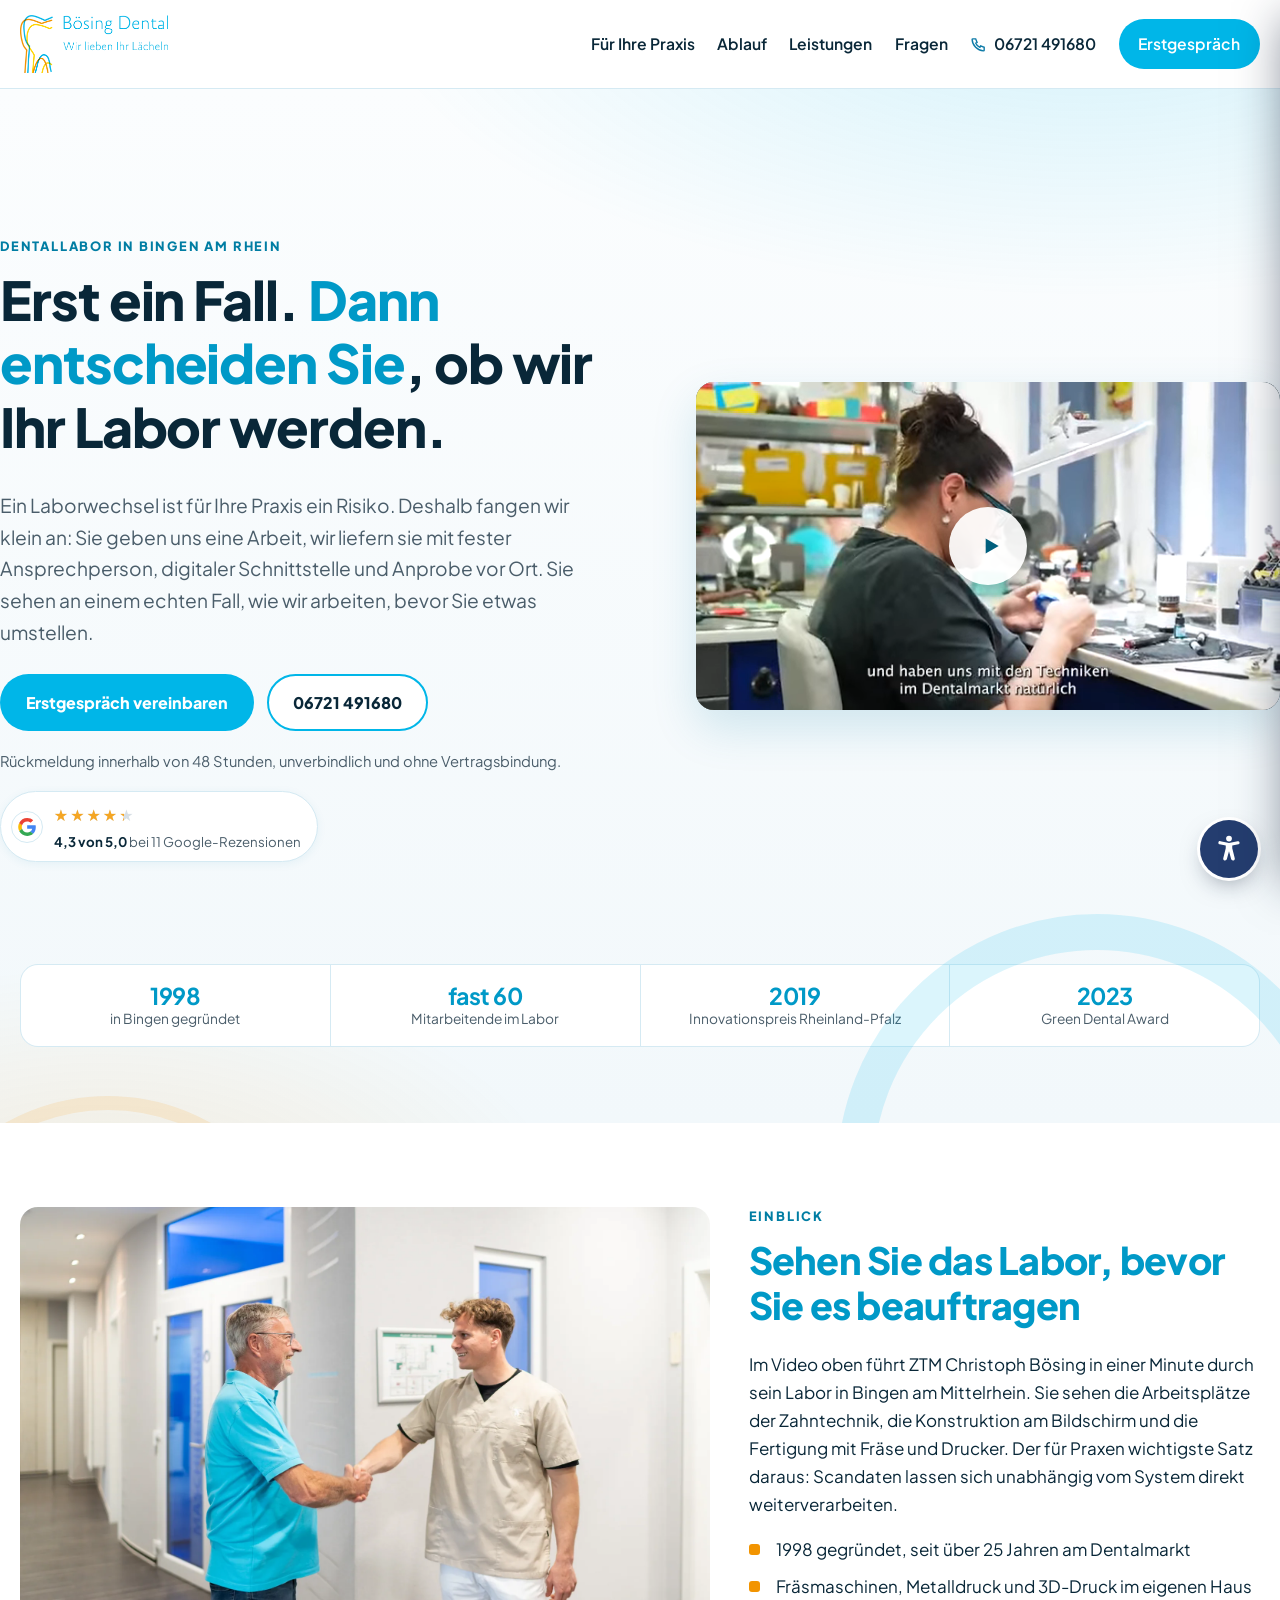
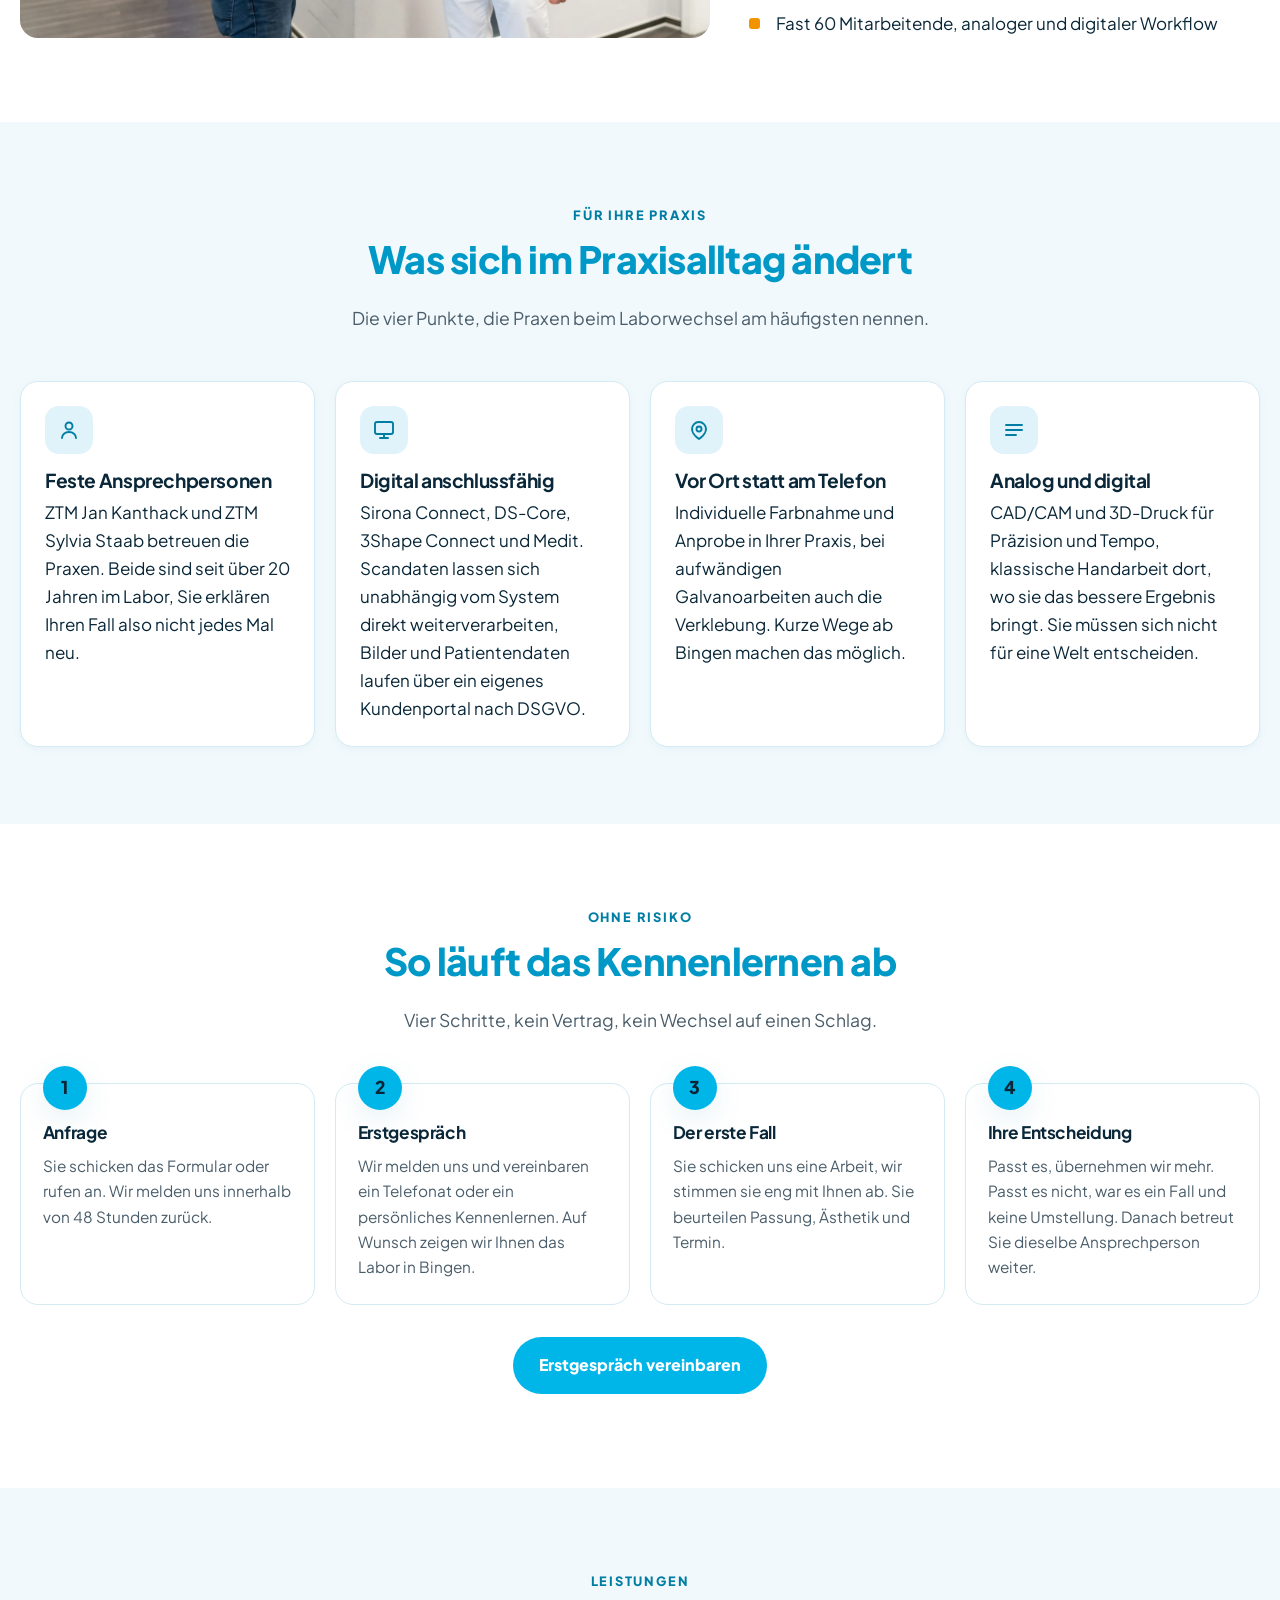
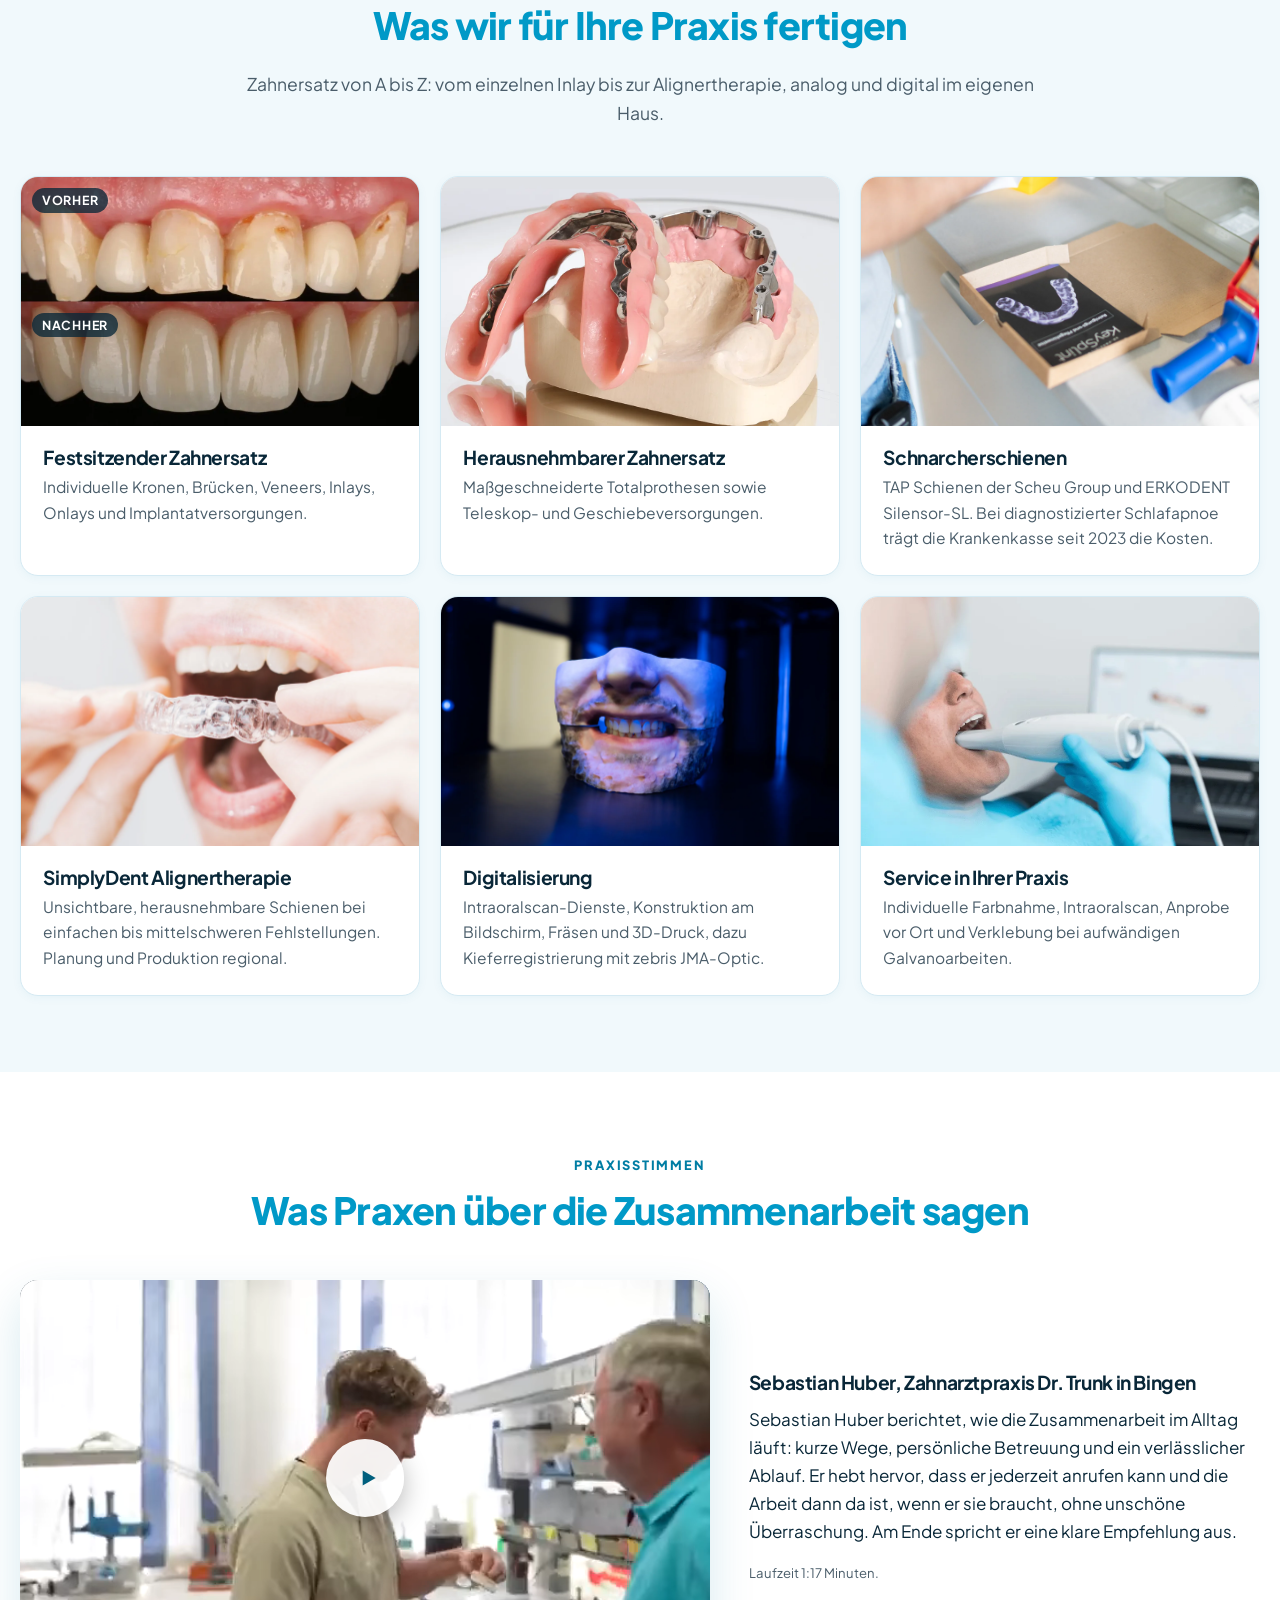
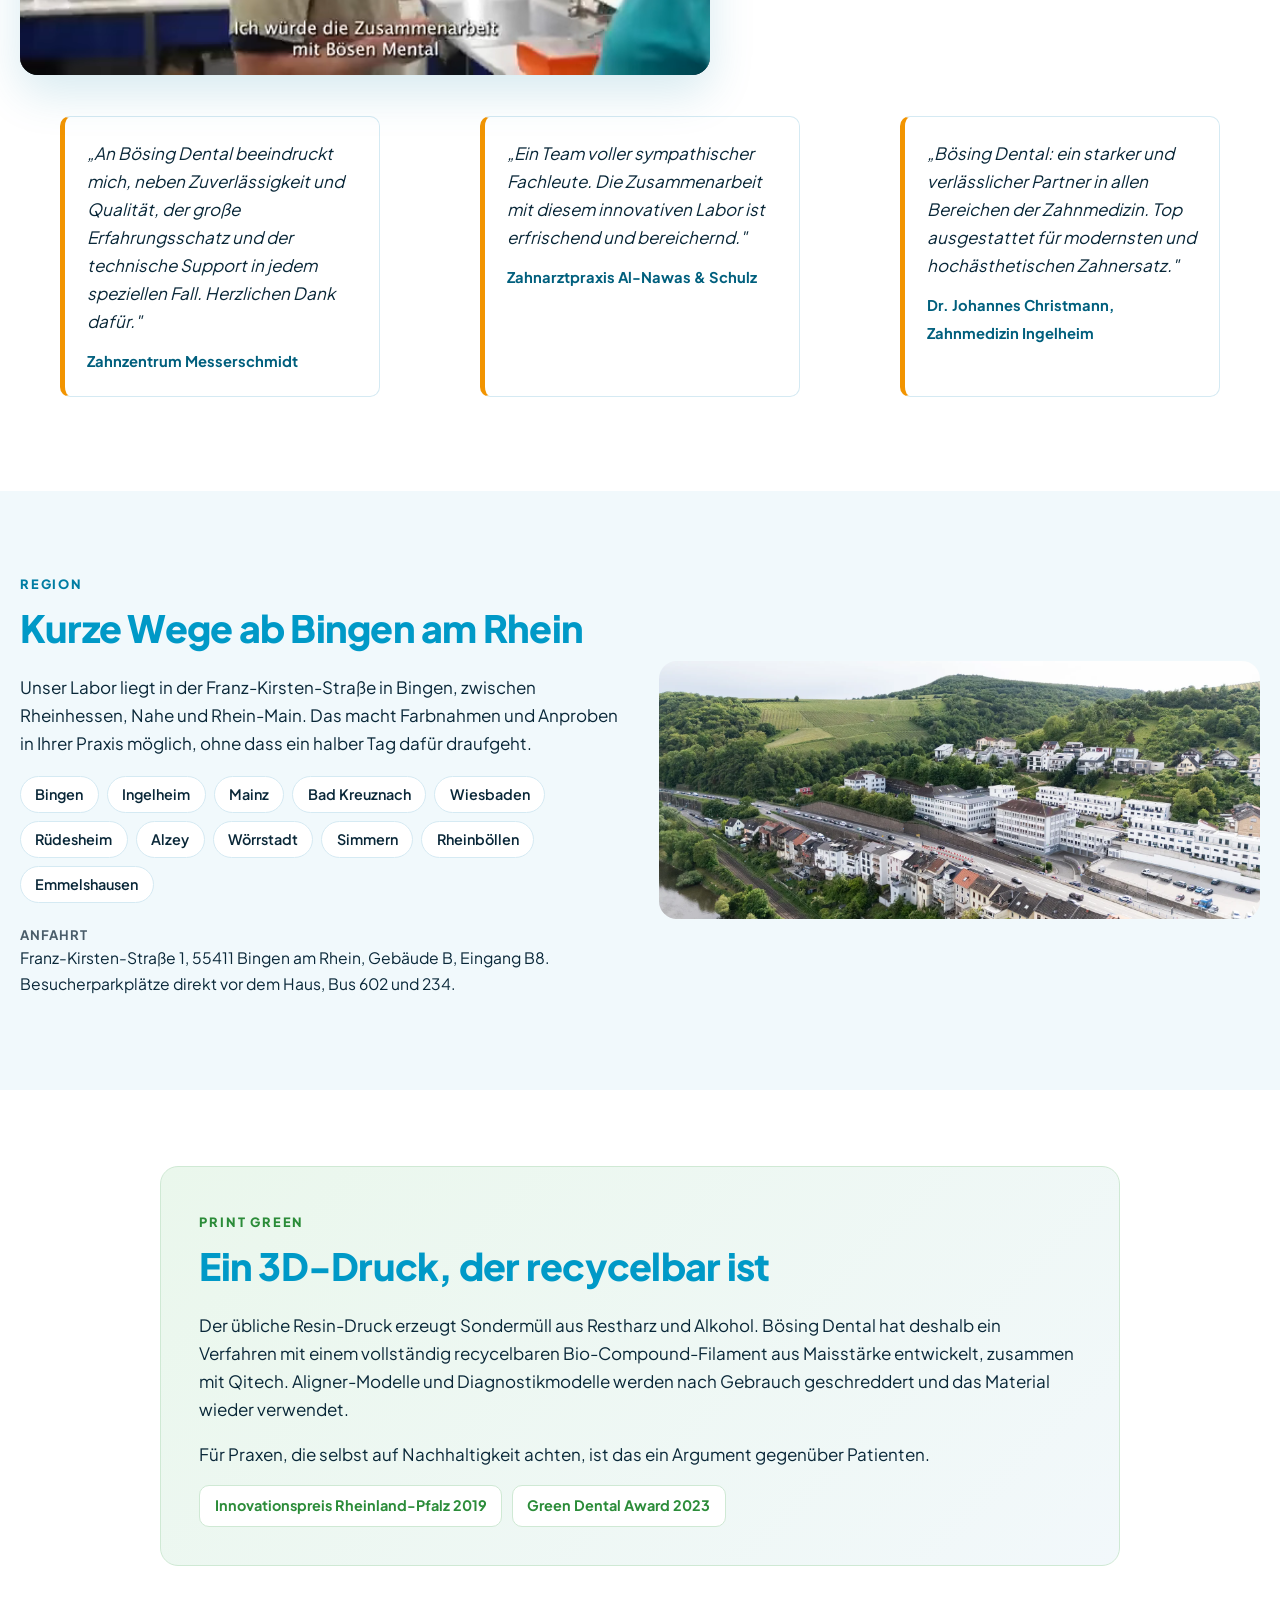
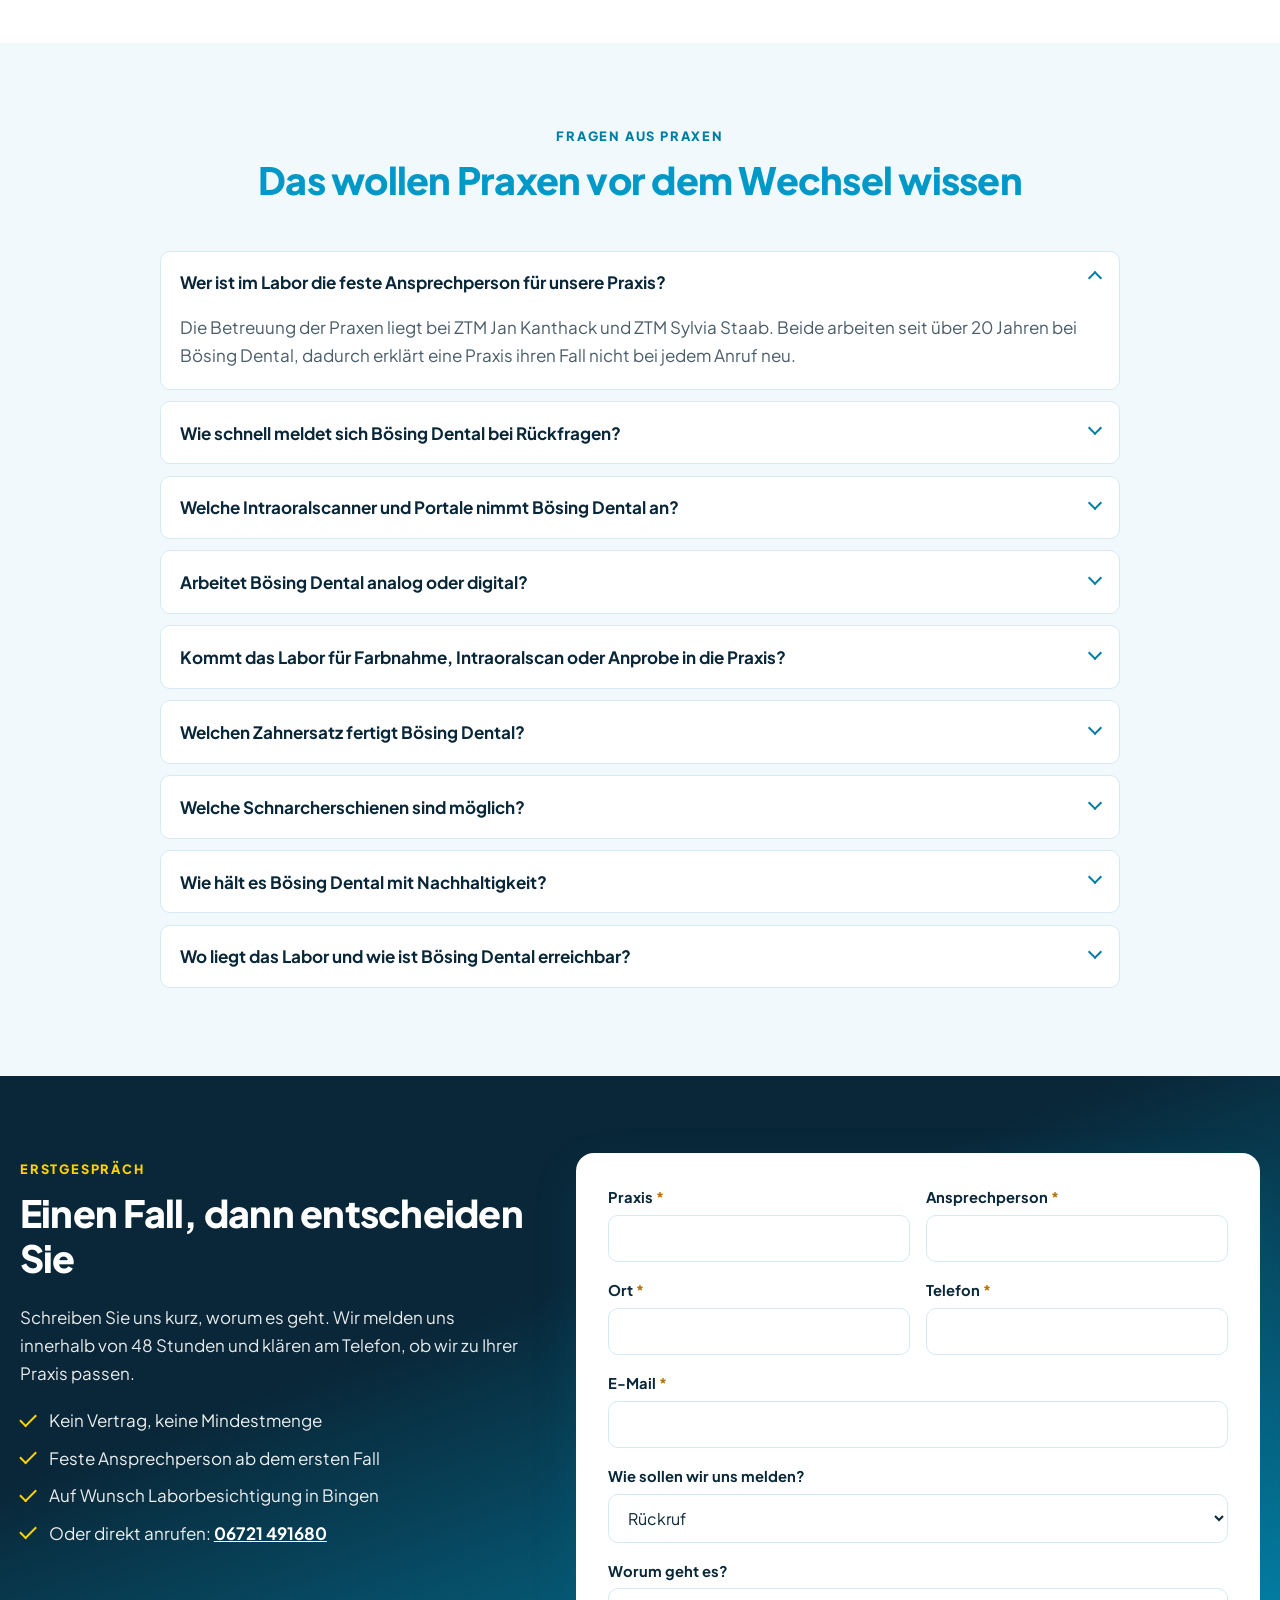
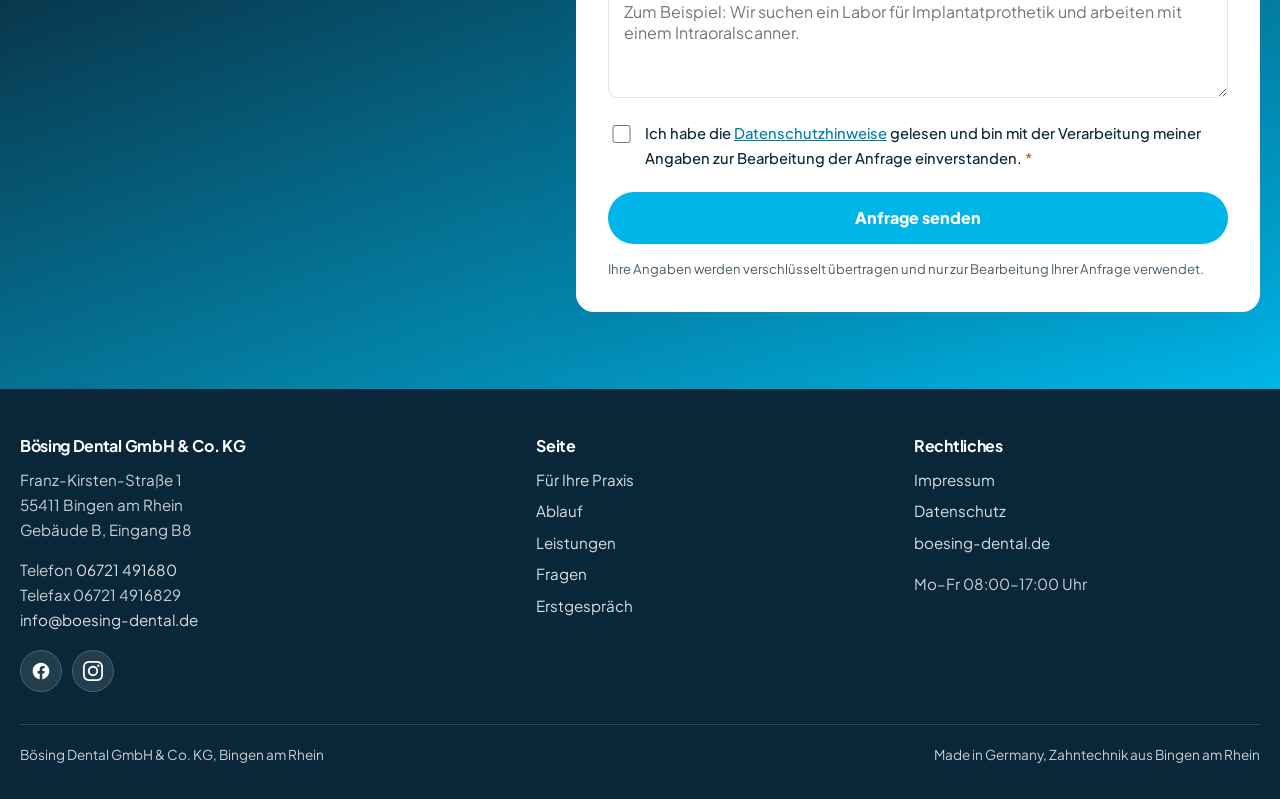
==== commit a74cc7ba: "Domain www.boesing-dentallabor.de eingetragen - canonical, og:url, og:image auf der Startseite; cano" ====
--- a/website/index.html
+++ b/website/index.html
@@ -12,7 +12,9 @@
 <title>Dentallabor Bingen für Praxen | Bösing Dental</title>
 <meta name="description" content="Dentallabor in Bingen am Rhein für Zahnarztpraxen: feste Ansprechpersonen, digitale Schnittstellen, Anprobe vor Ort. Erst ein Fall zum Kennenlernen, dann entscheiden Sie.">
 <meta name="robots" content="index,follow">
-<!-- canonical wird gesetzt, sobald die Domain feststeht -->
+<link rel="canonical" href="https://www.boesing-dentallabor.de/">
+<meta property="og:url" content="https://www.boesing-dentallabor.de/">
+<meta property="og:image" content="https://www.boesing-dentallabor.de/img/imagevideo-poster-dentallabor-bingen.jpg">
 <meta property="og:type" content="website">
 <meta property="og:title" content="Dentallabor Bingen für Zahnarztpraxen | Bösing Dental">
 <meta property="og:description" content="Erst ein Fall zum Kennenlernen, dann entscheiden Sie. Dentallabor in Bingen am Rhein, analog und digital.">
@@ -150,8 +152,8 @@
    "@type": "VideoObject",
    "name": "Bösing Dental in Bingen am Rhein, das Labor im Überblick",
    "description": "ZTM Christoph Bösing führt durch sein Dentallabor in Bingen am Rhein: gegründet 1998, fast 60 Mitarbeitende, Fräsmaschinen, Metalldruck und 3D-Druck im eigenen Haus, Scandaten aus allen gängigen Systemen.",
-   "thumbnailUrl": "img/imagevideo-poster-dentallabor-bingen.jpg",
-   "contentUrl": "videos/imagevideo-dentallabor-bingen.mp4",
+   "thumbnailUrl": "https://www.boesing-dentallabor.de/img/imagevideo-poster-dentallabor-bingen.jpg",
+   "contentUrl": "https://www.boesing-dentallabor.de/videos/imagevideo-dentallabor-bingen.mp4",
    "uploadDate": "2026-06-12",
    "duration": "PT1M2S",
    "inLanguage": "de-DE"
@@ -160,8 +162,8 @@
    "@type": "VideoObject",
    "name": "Sebastian Huber, Zahnarztpraxis Dr. Trunk, über die Zusammenarbeit mit Bösing Dental",
    "description": "Sebastian Huber, Zahnarzt in der Zahnarztpraxis Dr. Trunk in Bingen, berichtet über persönliche Betreuung, verlässliche Abläufe und kurze Wege in der Zusammenarbeit mit dem Dentallabor Bösing Dental.",
-   "thumbnailUrl": "img/testimonial-poster-dentallabor-bingen.jpg",
-   "contentUrl": "videos/testimonial-zahnarztpraxis-dentallabor-bingen.mp4",
+   "thumbnailUrl": "https://www.boesing-dentallabor.de/img/testimonial-poster-dentallabor-bingen.jpg",
+   "contentUrl": "https://www.boesing-dentallabor.de/videos/testimonial-zahnarztpraxis-dentallabor-bingen.mp4",
    "uploadDate": "2026-06-12",
    "duration": "PT1M17S",
    "inLanguage": "de-DE"
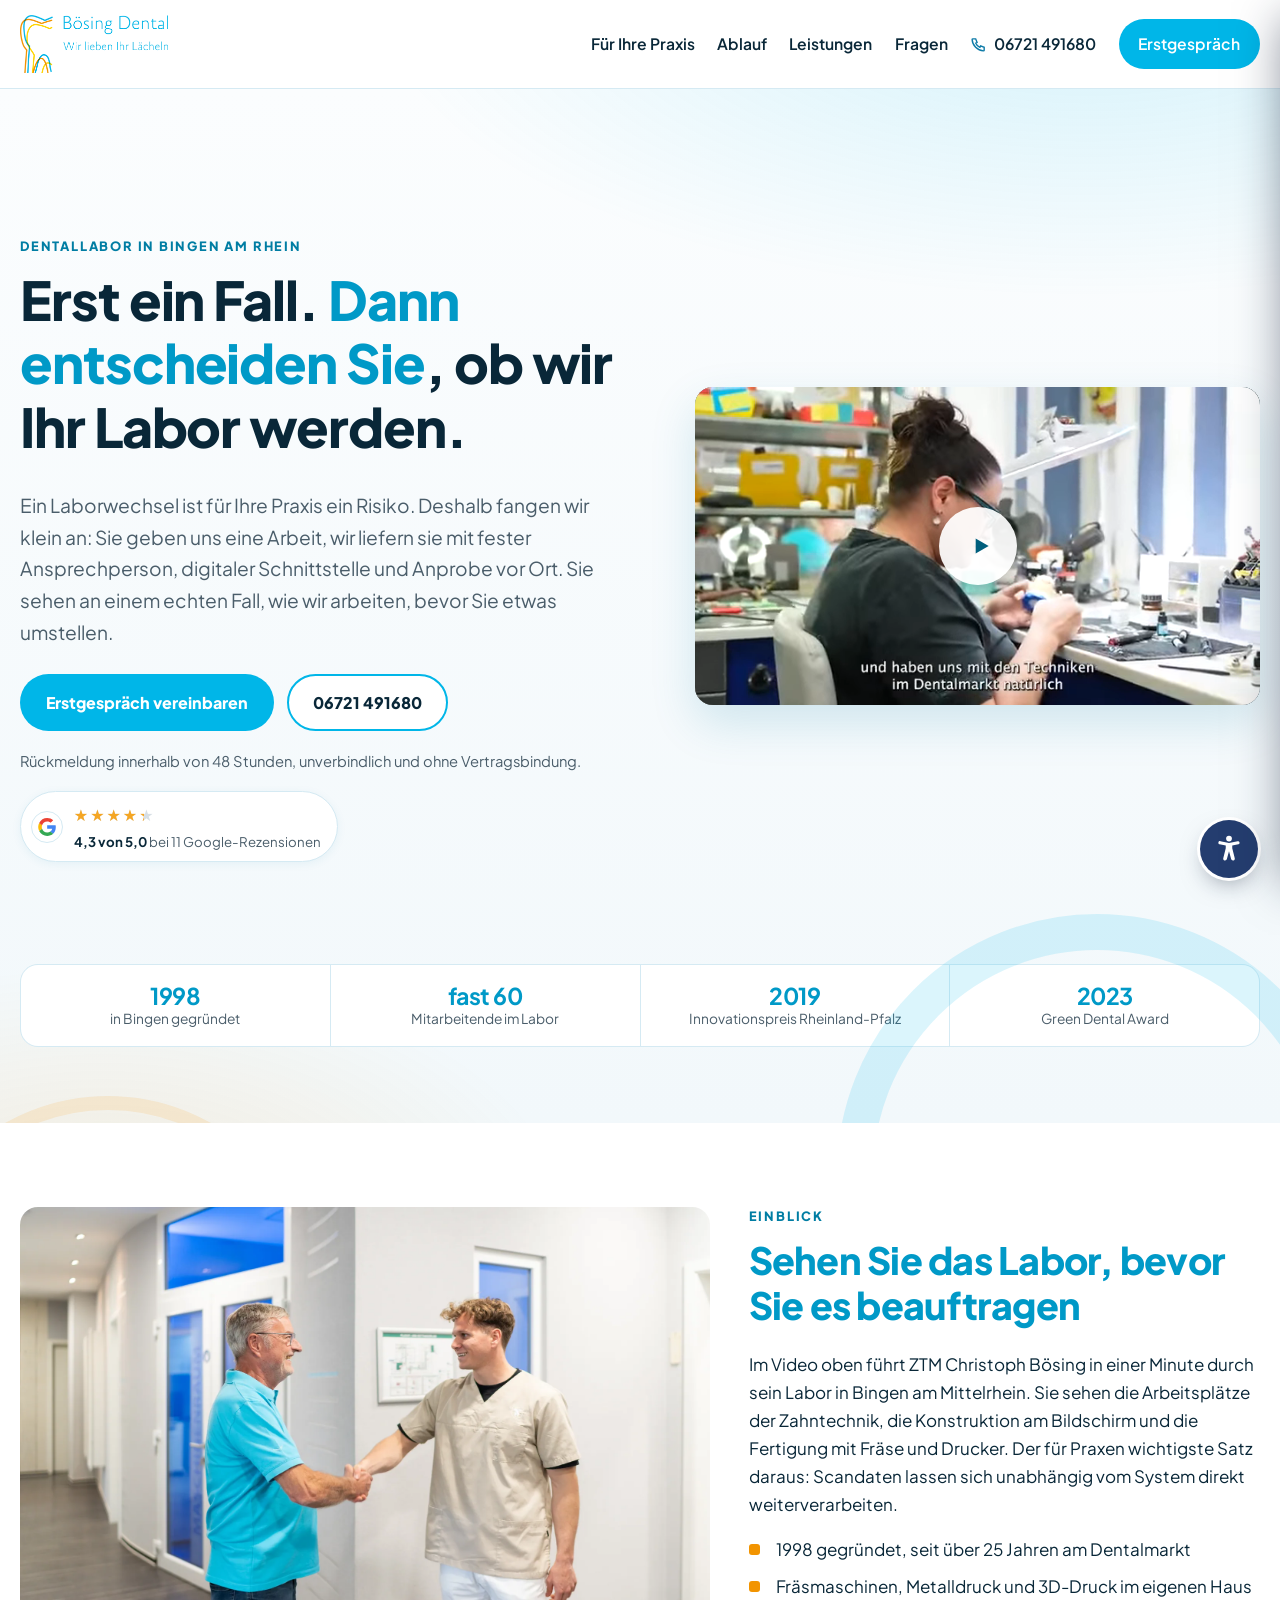
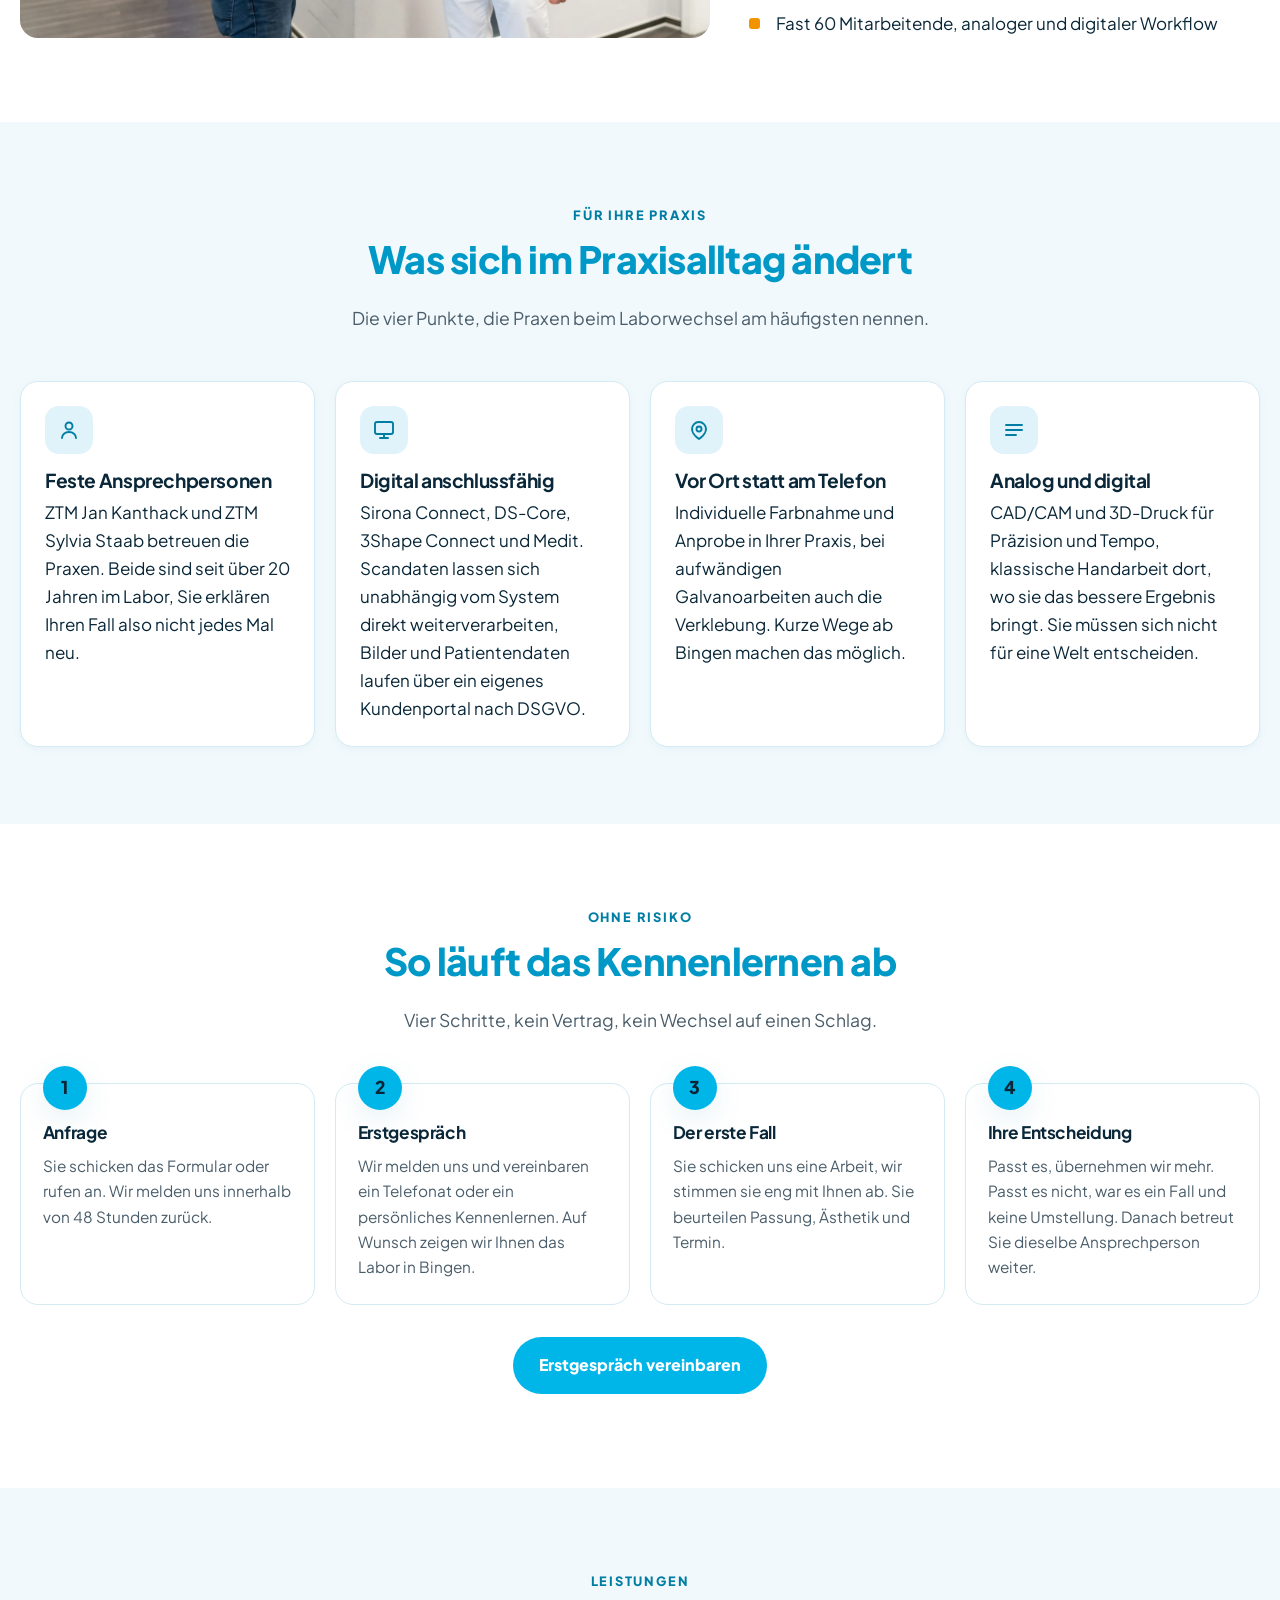
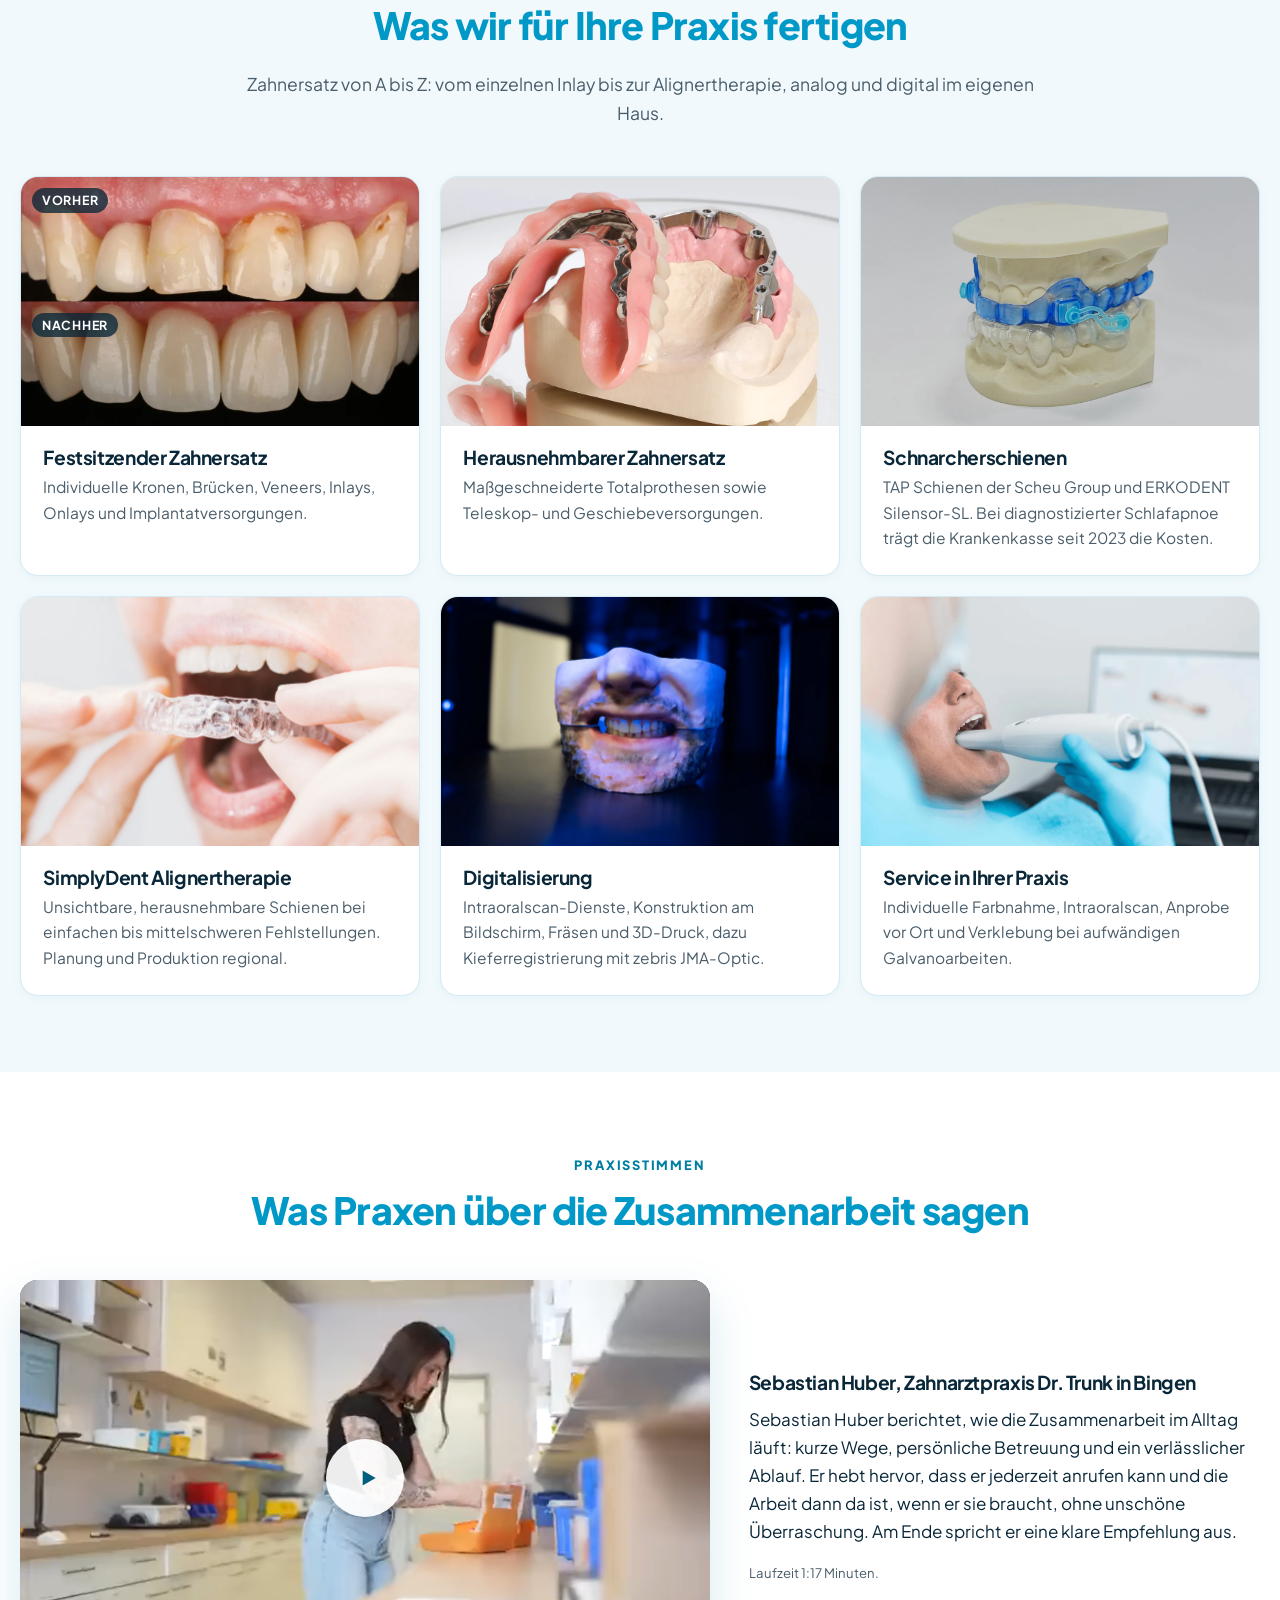
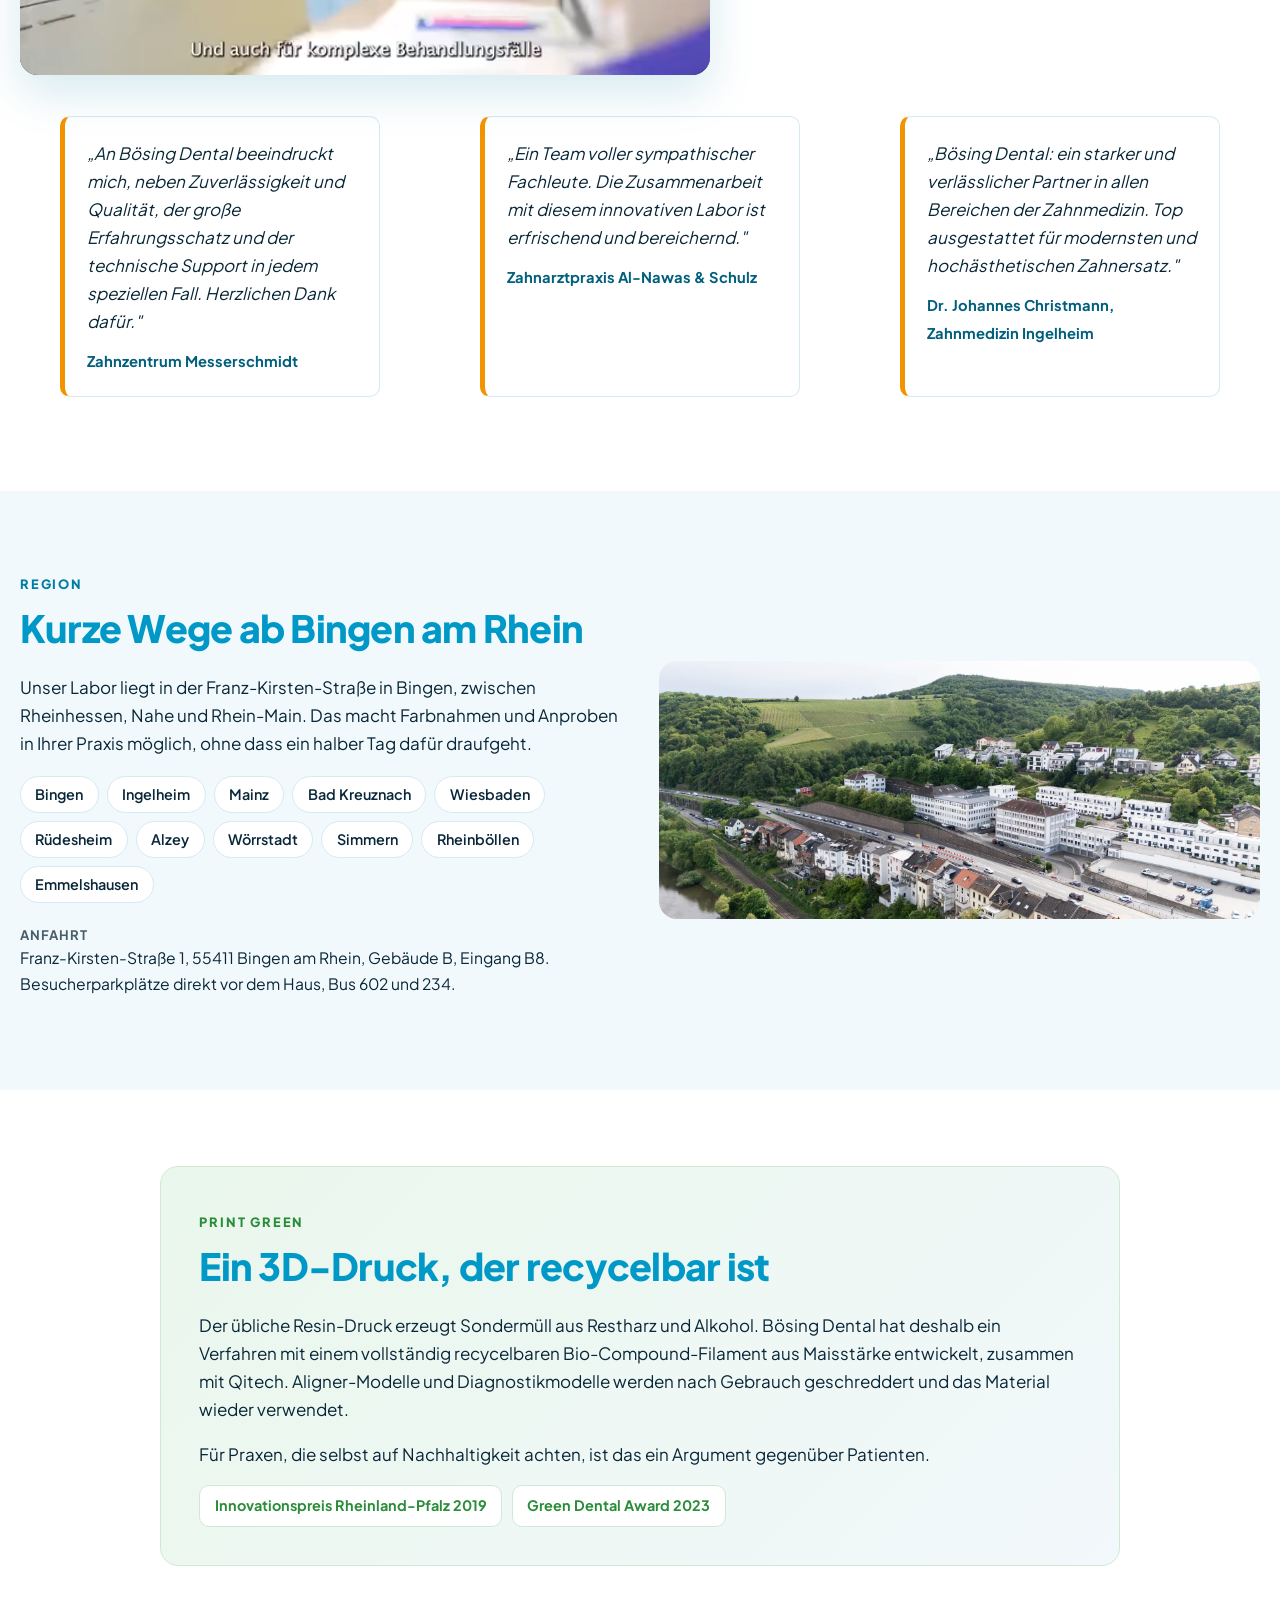
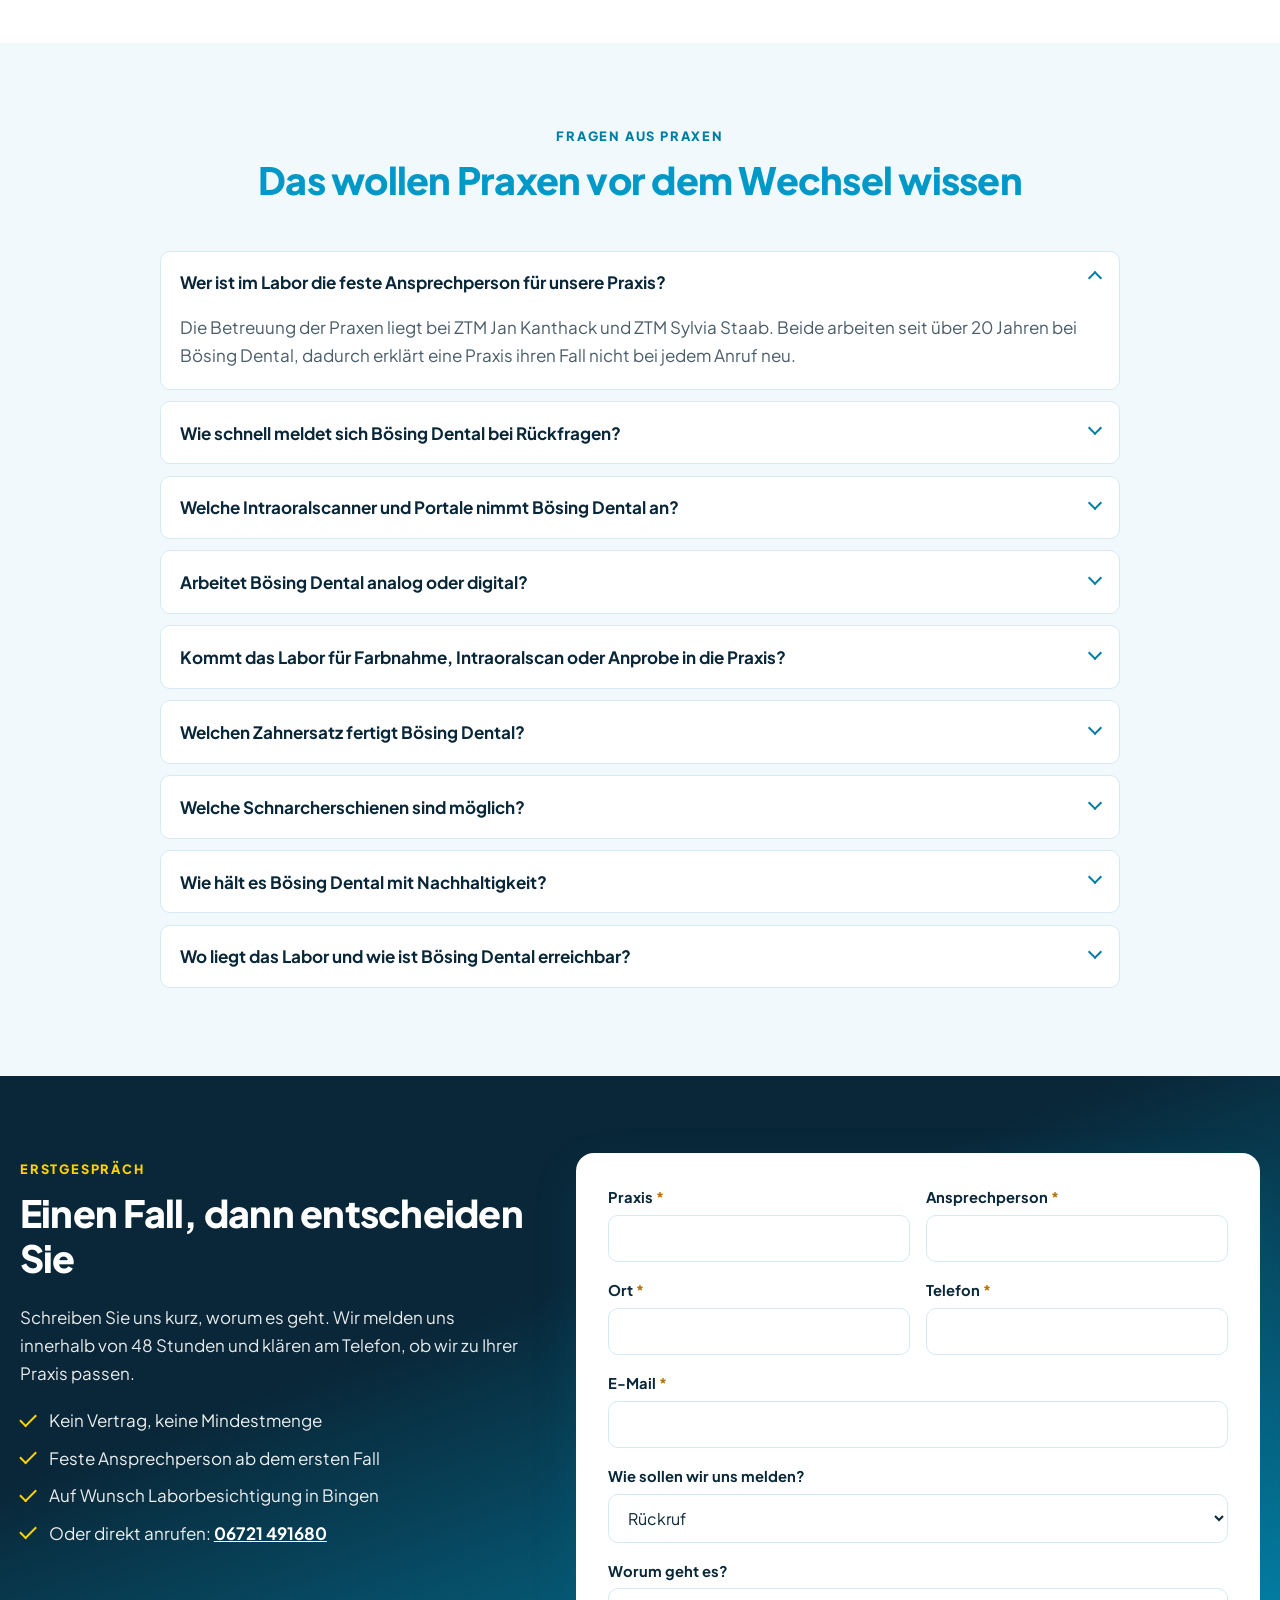
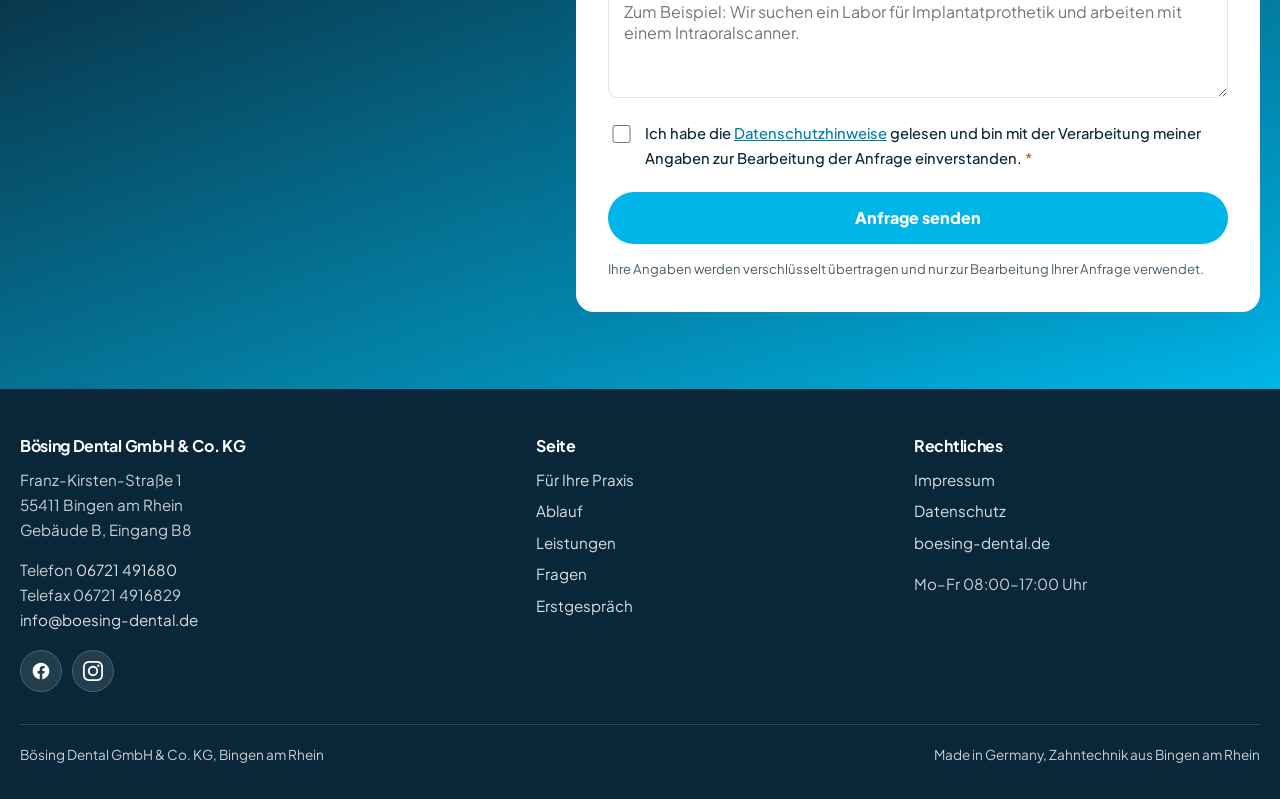
==== commit 1d02528f: "Endkontrolle: Bild Schnarcherschienen, Hero-Rand, Videovorschau ohne Untertitelfehler - Schnarchersc" ====
--- a/website/index.html
+++ b/website/index.html
@@ -25,7 +25,7 @@
 <link rel="preload" href="fonts/plus-jakarta-sans-latin-400-normal.woff2" as="font" type="font/woff2" crossorigin>
 <link rel="preload" href="fonts/plus-jakarta-sans-latin-700-normal.woff2" as="font" type="font/woff2" crossorigin>
 <link rel="stylesheet" href="assets/schrift.css">
-<link rel="stylesheet" href="assets/stil.css?v=20261001a">
+<link rel="stylesheet" href="assets/stil.css?v=20261001b">
 <link rel="stylesheet" href="assets/einwilligung.css">
 <link rel="stylesheet" href="assets/barrierefreiheit.css">
 <script type="application/ld+json">
@@ -380,8 +380,8 @@
         <article class="karte leistung">
           <div class="bild">
             <picture>
-              <source srcset="img/schiene-keysplint-dentallabor-bingen.webp" type="image/webp">
-              <img src="img/schiene-keysplint-dentallabor-bingen.jpg" alt="Fertige Schiene, verpackt für den Versand an die Zahnarztpraxis" width="1800" height="1200" loading="lazy" decoding="async">
+              <source srcset="img/schnarcherschiene-protrusionsschiene-dentallabor-bingen.webp" type="image/webp">
+              <img src="img/schnarcherschiene-protrusionsschiene-dentallabor-bingen.jpg" alt="Schnarcherschiene aus zwei Schienen mit seitlichen Verbindungselementen auf einem Gebissmodell" width="1440" height="900" loading="lazy" decoding="async">
             </picture>
           </div>
           <div class="leistung-text">
@@ -644,7 +644,7 @@
               <h3>Danke, Ihre Anfrage ist angekommen</h3>
               <p>Wir melden uns innerhalb von 48 Stunden bei Ihnen. Wenn es schneller gehen soll, erreichen Sie uns unter <a href="tel:+496721491680"><strong>06721 491680</strong></a>.</p>
               <div class="ersatzweg" id="ersatzweg" hidden>
-                <p>Der direkte Versand hat gerade nicht geklappt. Ihr Mailprogramm sollte sich mit der fertigen Anfrage geöffnet haben. Falls nicht: <a href="#" id="mail-nochmal">E-Mail erneut öffnen</a> oder schreiben Sie an <a href="mailto:nboesing@boesing-dental.de">nboesing@boesing-dental.de</a>.</p>
+                <p>Der direkte Versand hat gerade nicht geklappt. Ihr Mailprogramm sollte sich mit der fertigen Anfrage geöffnet haben. Falls nicht: <a href="mailto:nboesing@boesing-dental.de" id="mail-nochmal">E-Mail erneut öffnen</a> oder schreiben Sie an <a href="mailto:nboesing@boesing-dental.de">nboesing@boesing-dental.de</a>.</p>
               </div>
             </div>
           </div>
--- a/website/assets/stil.css
+++ b/website/assets/stil.css
@@ -129,7 +129,7 @@
   radial-gradient(760px 420px at 8% 110%,rgba(242,148,0,.12),transparent 62%),
   linear-gradient(180deg,#fbfdfe 0%,#f2f8fb 100%)}
 .hero-raster{display:grid;grid-template-columns:1.05fr .95fr;gap:clamp(2rem,4vw,3.5rem);align-items:center;
-  padding:clamp(2.5rem,5vw,4.5rem) 0}
+  padding:clamp(2.5rem,5vw,4.5rem) 1.25rem}   /* seitlich wie .huelle, sonst klebt der Hero am Rand */
 .hero h1 span{color:var(--cyan-text)}
 .hero-lead{font-size:clamp(1.05rem,1.5vw,1.22rem);color:var(--ink-weich);max-width:38rem}
 .hero-knoepfe{display:flex;flex-wrap:wrap;gap:.8rem;margin:1.6rem 0 1.1rem}
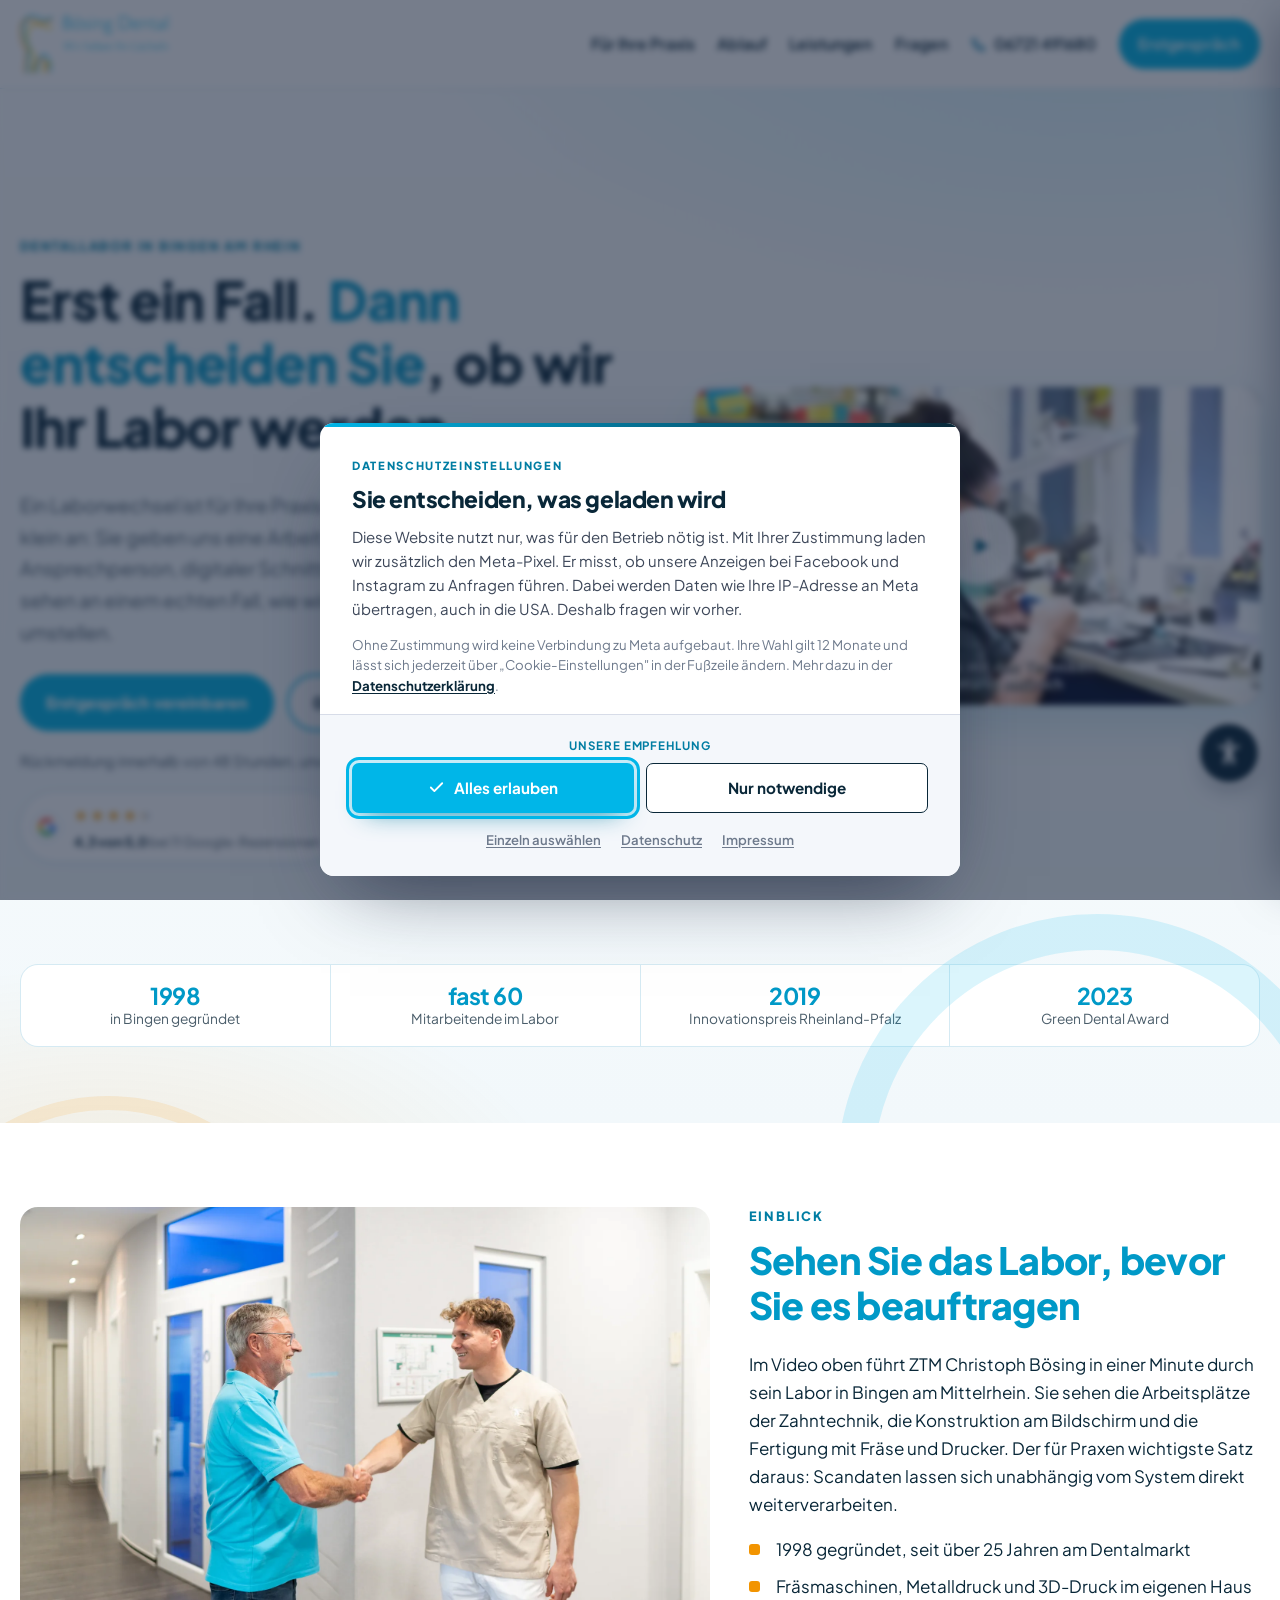
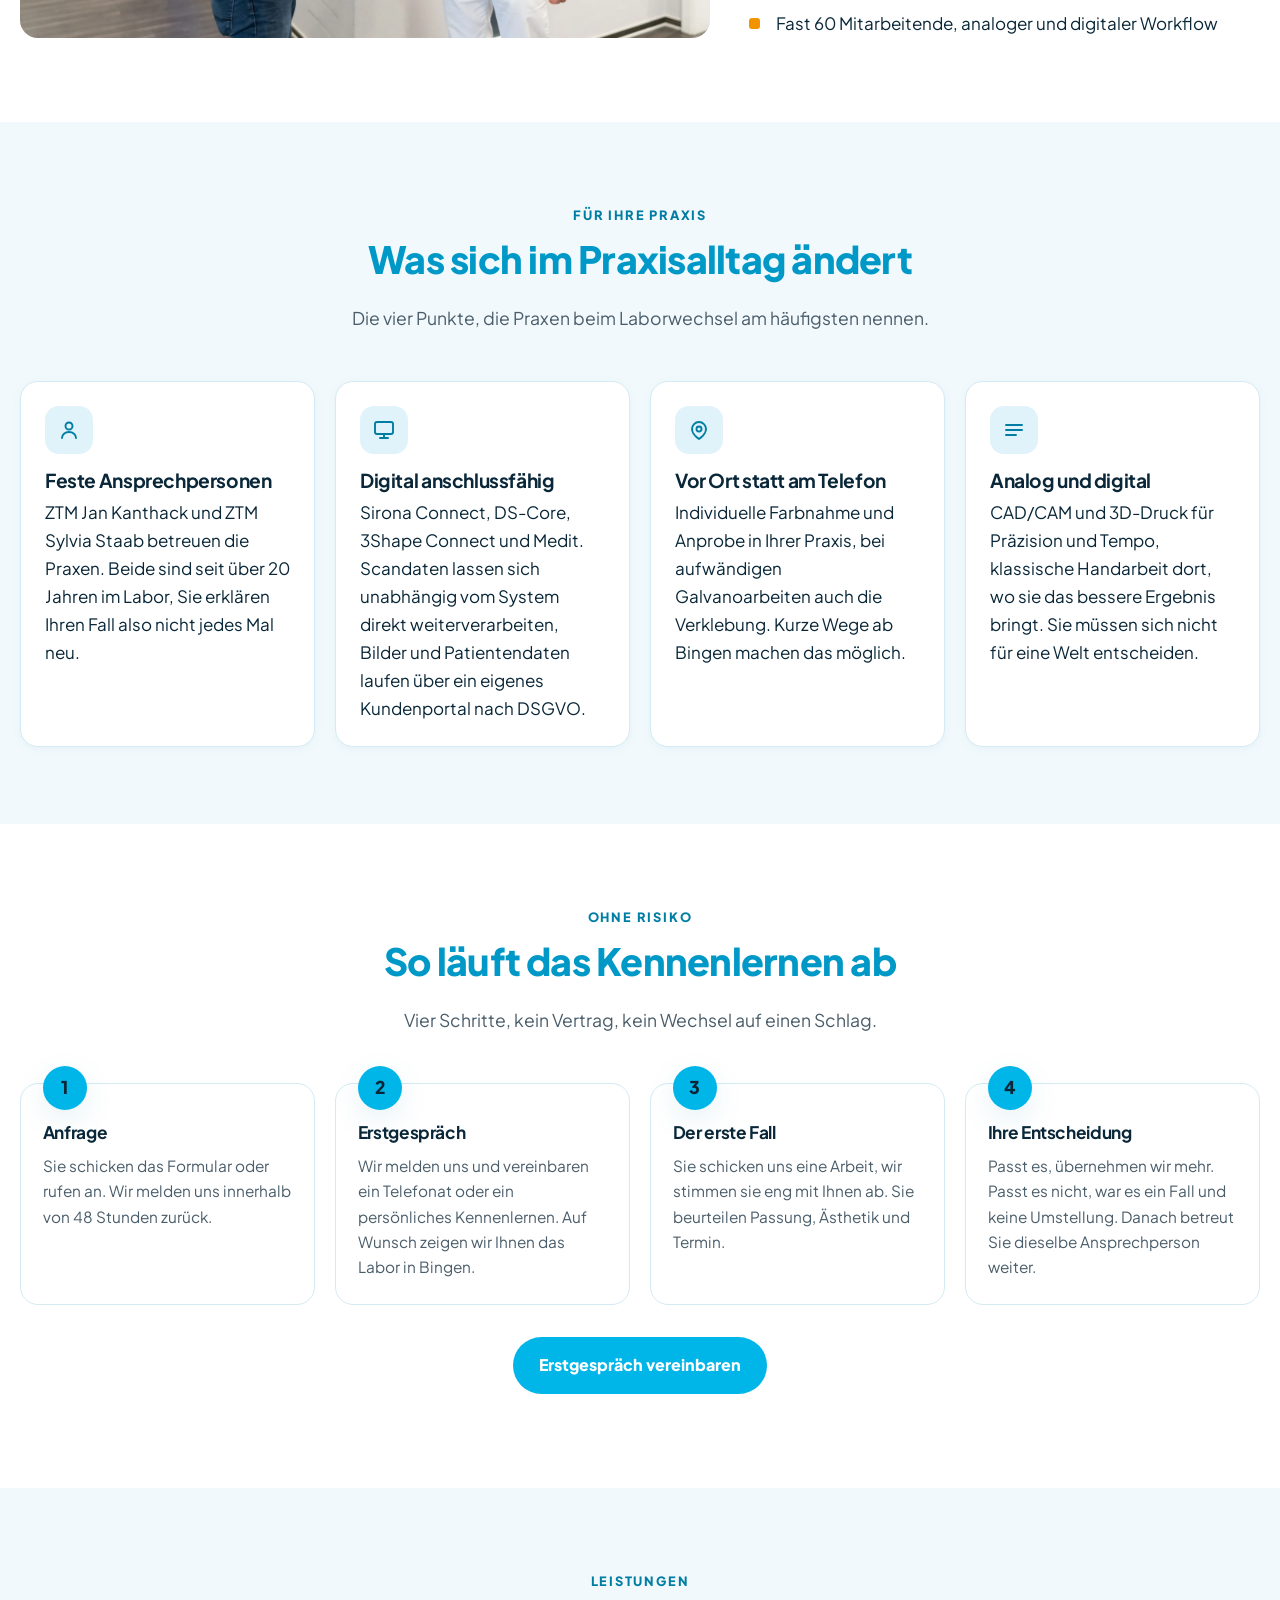
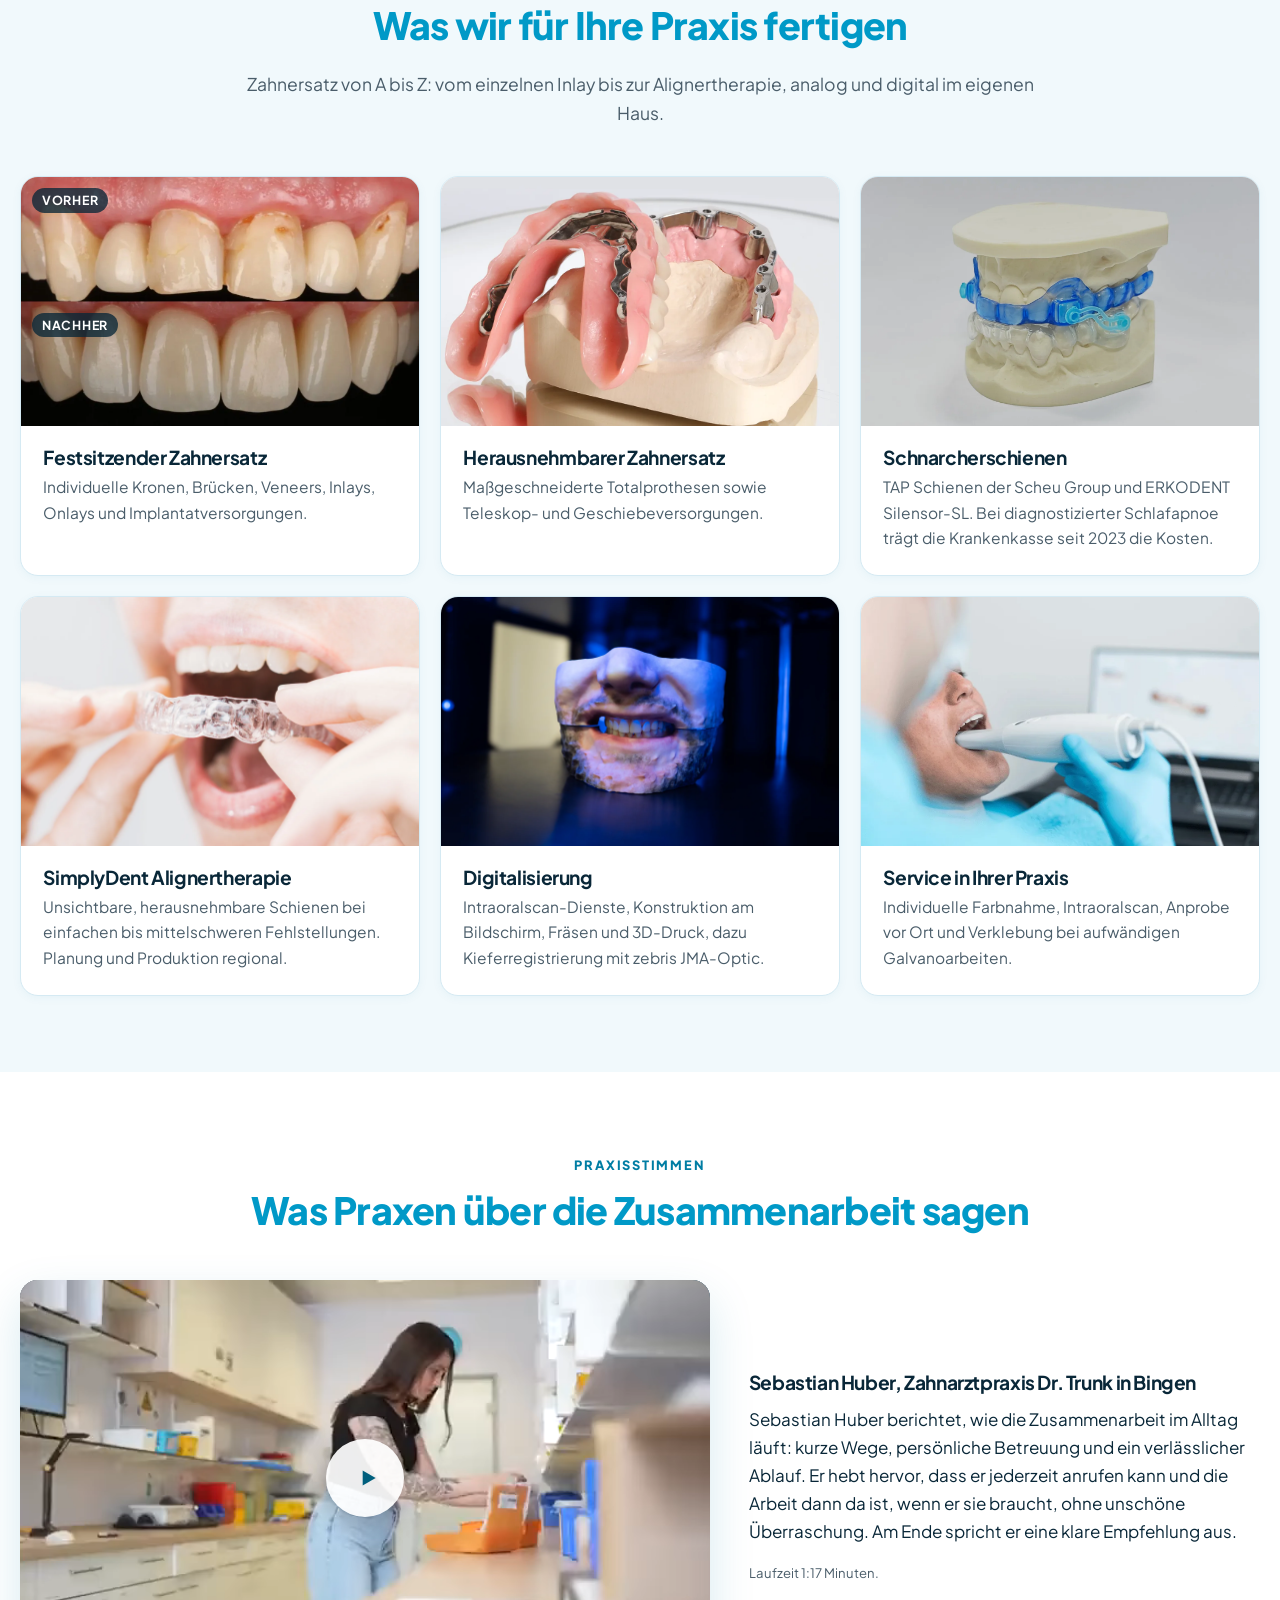
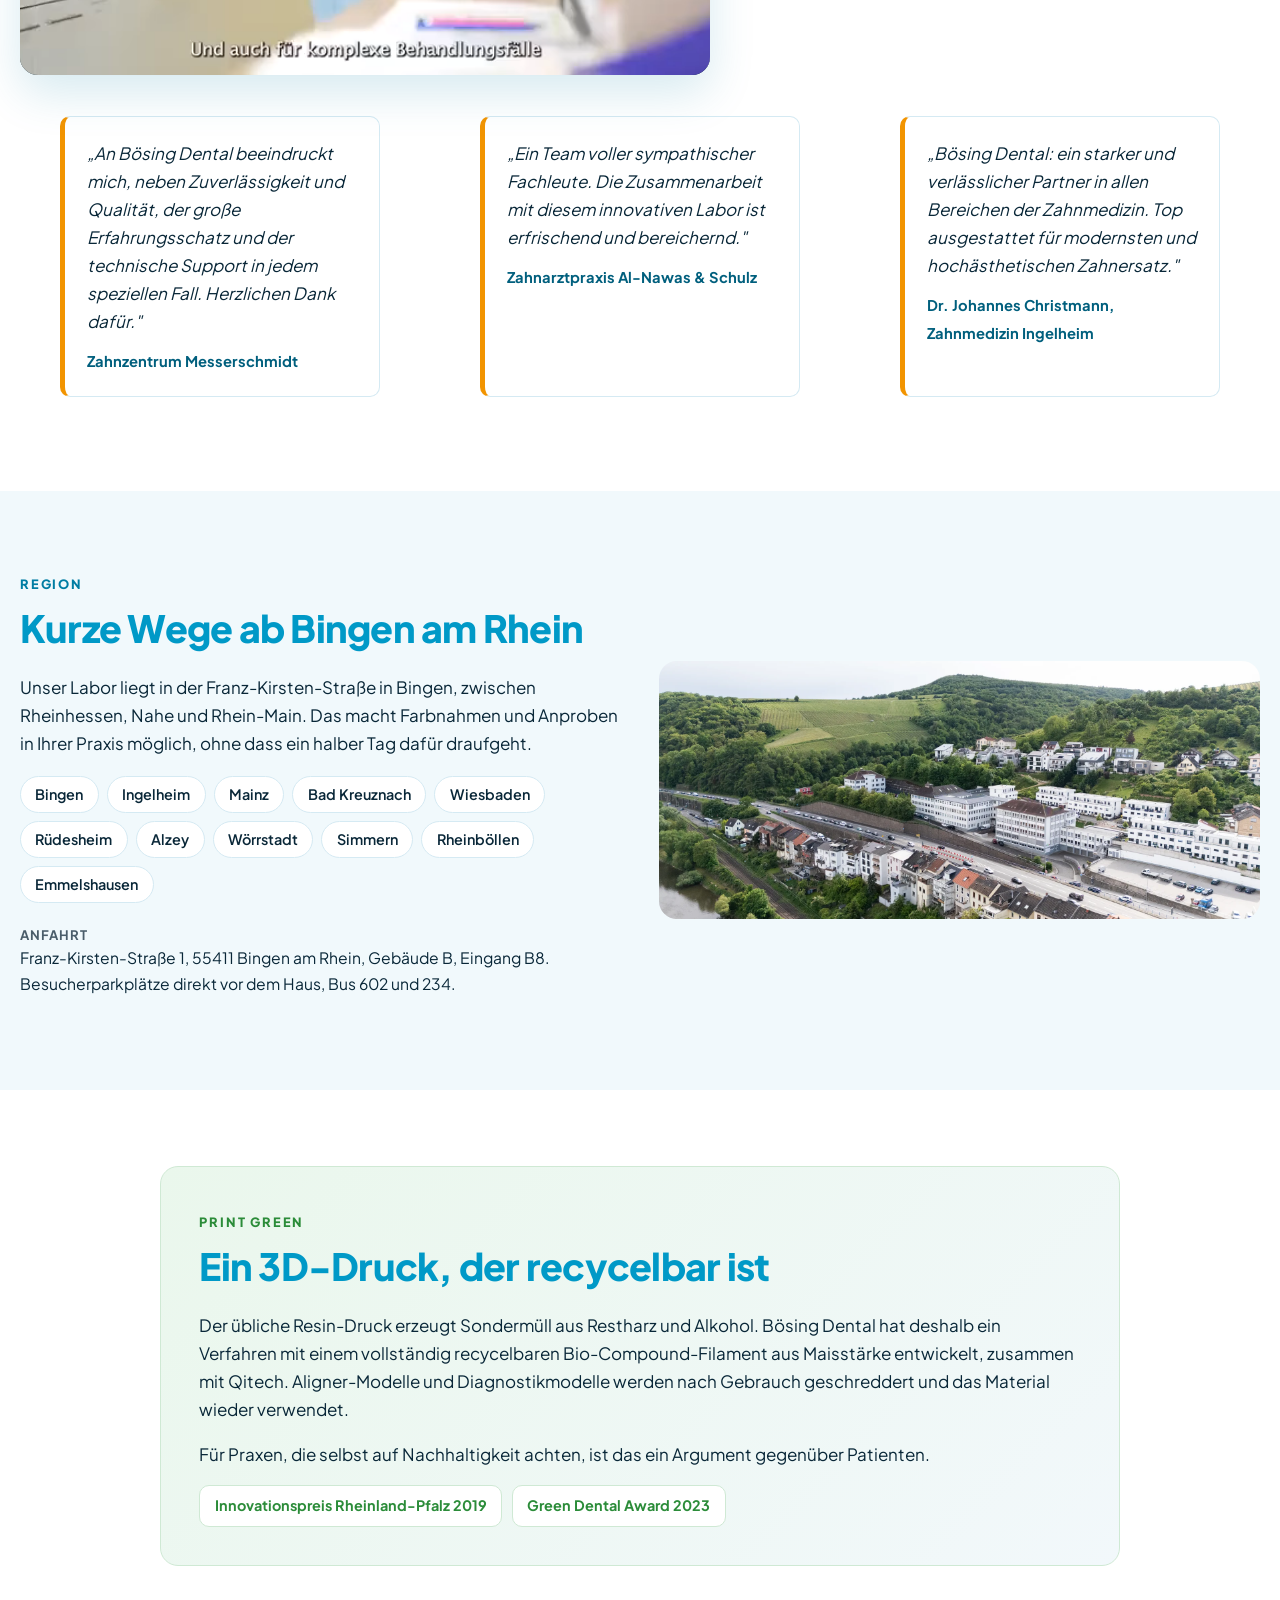
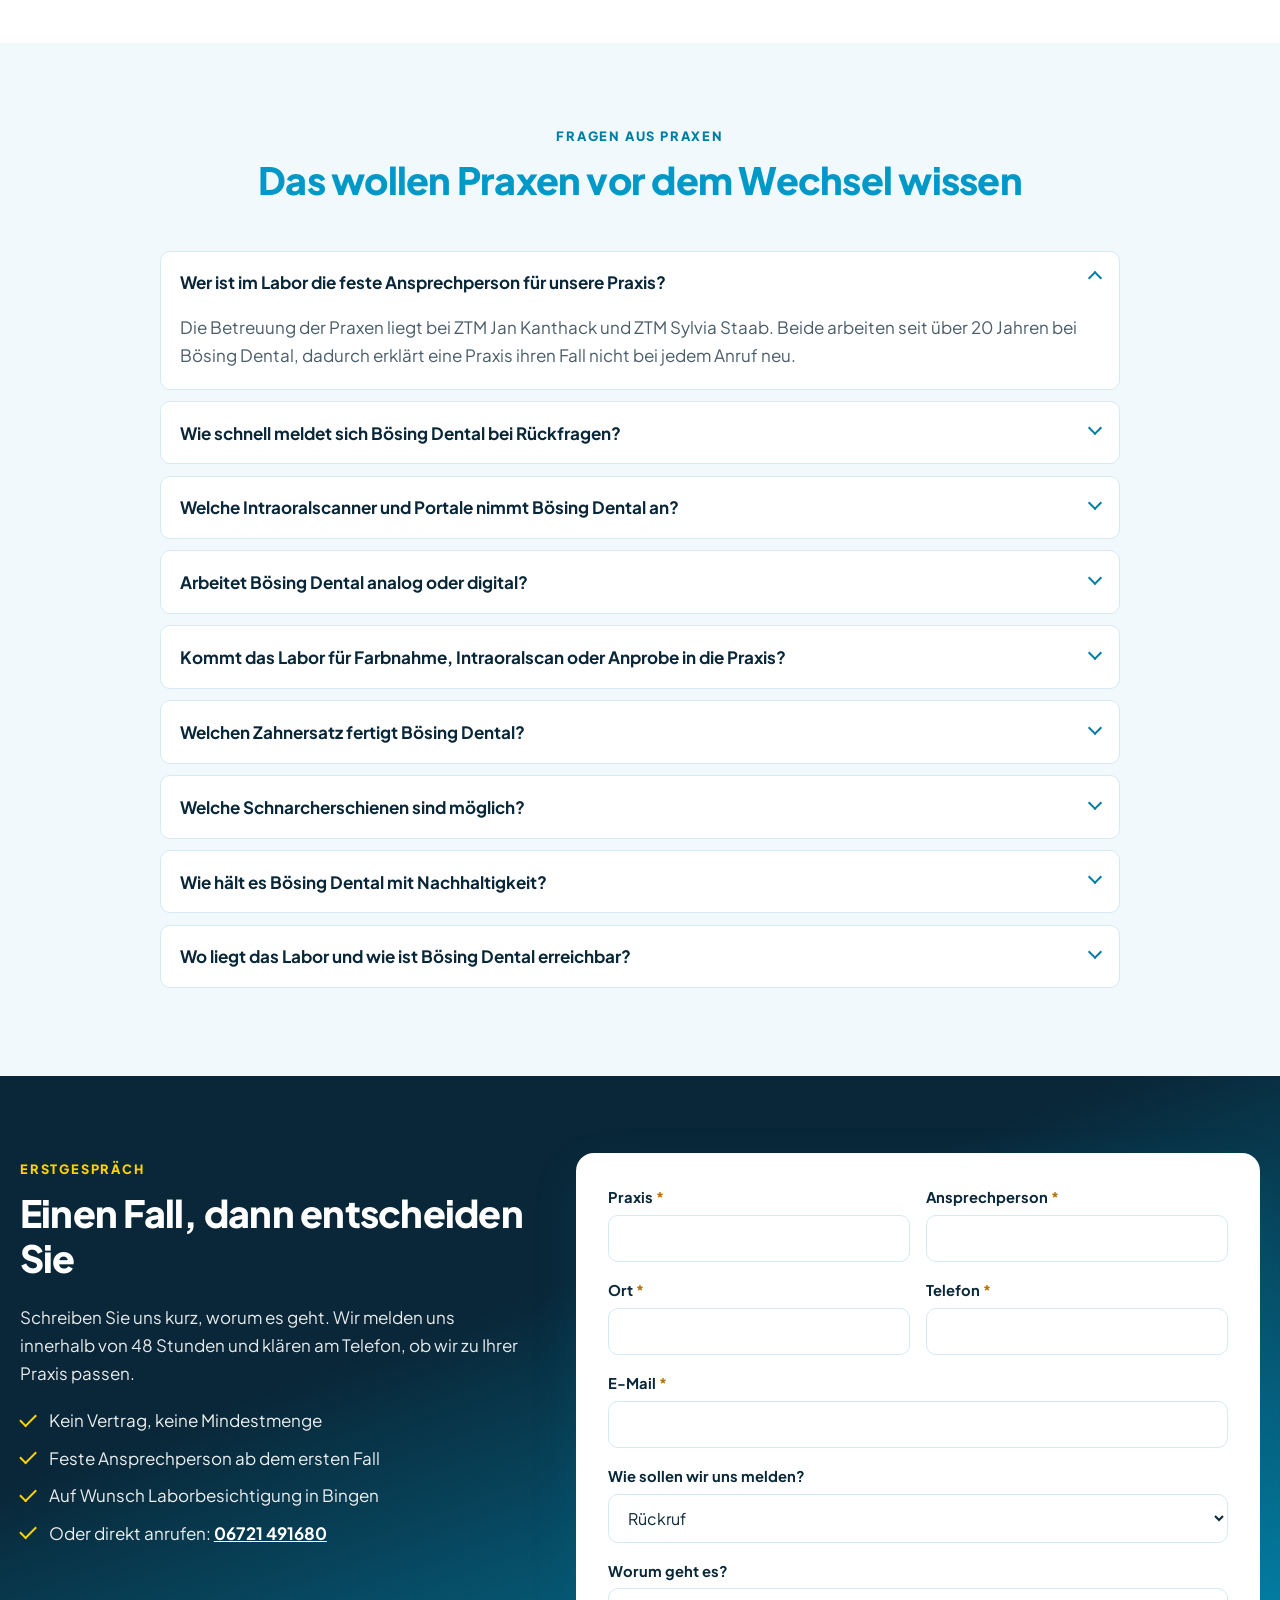
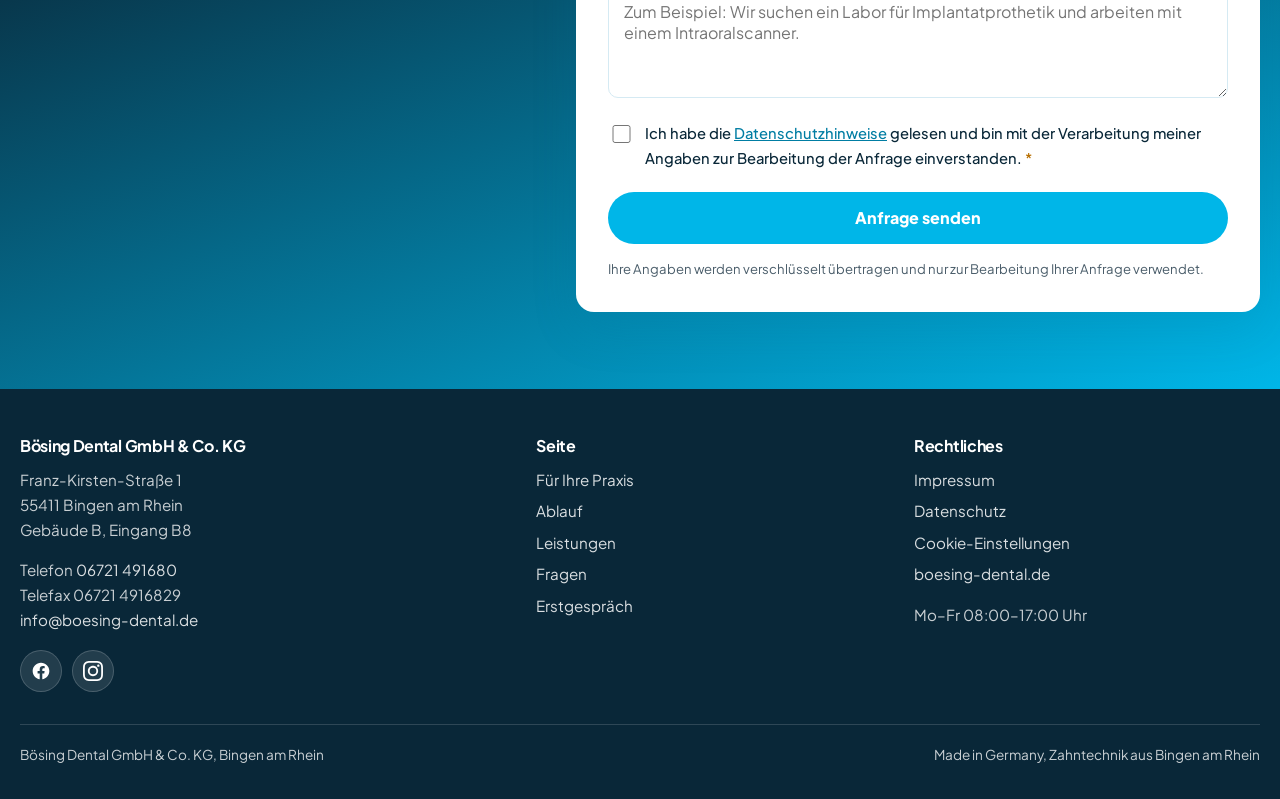
==== commit 9ad0e09f: "Meta-Pixel mit Einwilligung, Lead-Ereignis, Datenschutz angepasst - Pixel-ID 1019905141107119 einget" ====
--- a/website/index.html
+++ b/website/index.html
@@ -25,8 +25,8 @@
 <link rel="preload" href="fonts/plus-jakarta-sans-latin-400-normal.woff2" as="font" type="font/woff2" crossorigin>
 <link rel="preload" href="fonts/plus-jakarta-sans-latin-700-normal.woff2" as="font" type="font/woff2" crossorigin>
 <link rel="stylesheet" href="assets/schrift.css">
-<link rel="stylesheet" href="assets/stil.css?v=20261001b">
-<link rel="stylesheet" href="assets/einwilligung.css">
+<link rel="stylesheet" href="assets/stil.css?v=20261002a">
+<link rel="stylesheet" href="assets/einwilligung.css?v=20261002a">
 <link rel="stylesheet" href="assets/barrierefreiheit.css">
 <script type="application/ld+json">
 {
@@ -706,10 +706,10 @@
   <a class="knopf knopf-zweit" href="tel:+496721491680">Anrufen</a>
 </nav>
 
-<script src="assets/skript.js?v=20261001a" defer></script>
+<script src="assets/skript.js?v=20261002a" defer></script>
 <script src="assets/barrierefreiheit.js" defer></script>
-<script src="assets/ao-konfiguration.js"></script>
-<script src="assets/einwilligung.js" defer></script>
-<script src="assets/messung.js" defer></script>
+<script src="assets/ao-konfiguration.js?v=20261002a"></script>
+<script src="assets/einwilligung.js?v=20261002a" defer></script>
+<script src="assets/messung.js?v=20261002a" defer></script>
 </body>
 </html>
--- a/website/assets/stil.css
+++ b/website/assets/stil.css
@@ -344,6 +344,23 @@
 .fuss-unten{border-top:1px solid rgba(255,255,255,.15);margin-top:2rem;padding-top:1.2rem;
   display:flex;flex-wrap:wrap;gap:1rem;justify-content:space-between;font-size:.85rem}
 
+/* ------------------------------------------------ Einwilligungsfenster in der CI
+   Die gemeinsame Datei einwilligung.css nimmt ihre Farben aus --navy und --coral.
+   Hier auf die Bösing-Farben gesetzt: Akzent HKS 47, Dunkelblau aus dem Manual.
+   Kleine Texte im abgedunkelten Blau, damit sie lesbar bleiben (4,7:1). */
+:root{
+  --navy:#092738;
+  --navy-deep:#061c29;
+  --navy-ink:#092738;
+  --coral:#00b6e8;
+  --coral-dark:#007da3;
+}
+.ein-hinter .ein-knopf--alle{box-shadow:0 12px 26px -14px rgba(0,125,163,.9),0 0 0 4px rgba(0,182,232,.18)}
+.ein-hinter .ein-kicker,.ein-hinter .ein-empfehlung{color:var(--cyan-dunkel)}
+.ein-hinter .ein-karte a:hover{color:var(--cyan-dunkel)}
+body>footer .ein-ausloeser{color:rgba(255,255,255,.85)}
+body>footer .ein-ausloeser:hover,body>footer .ein-ausloeser:focus-visible{color:var(--gelb)}
+
 /* Das Barrierefreiheits-Symbol steht auf hellen und auf dunklen Abschnitten.
    Ein weißer Ring hebt es überall ab, ohne die gemeinsame Widget-Datei zu ändern. */
 .bf-knopf{
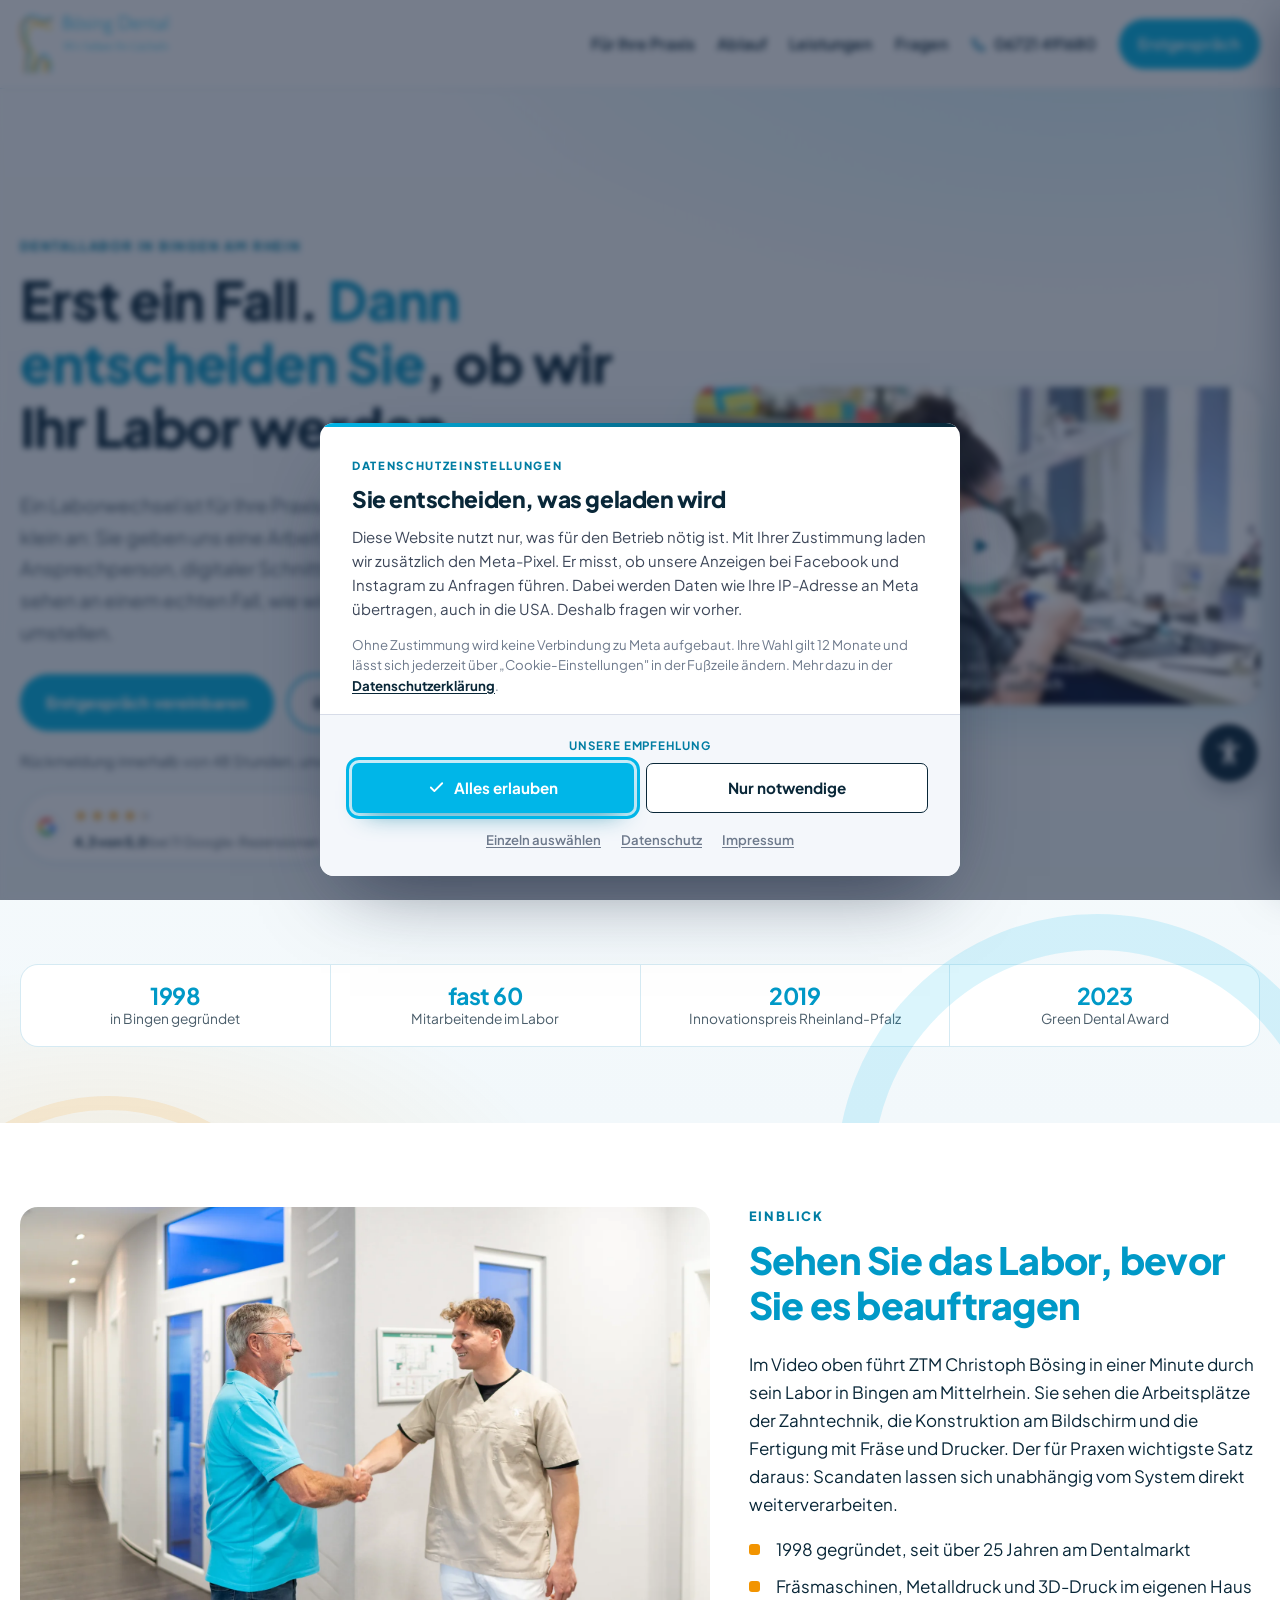
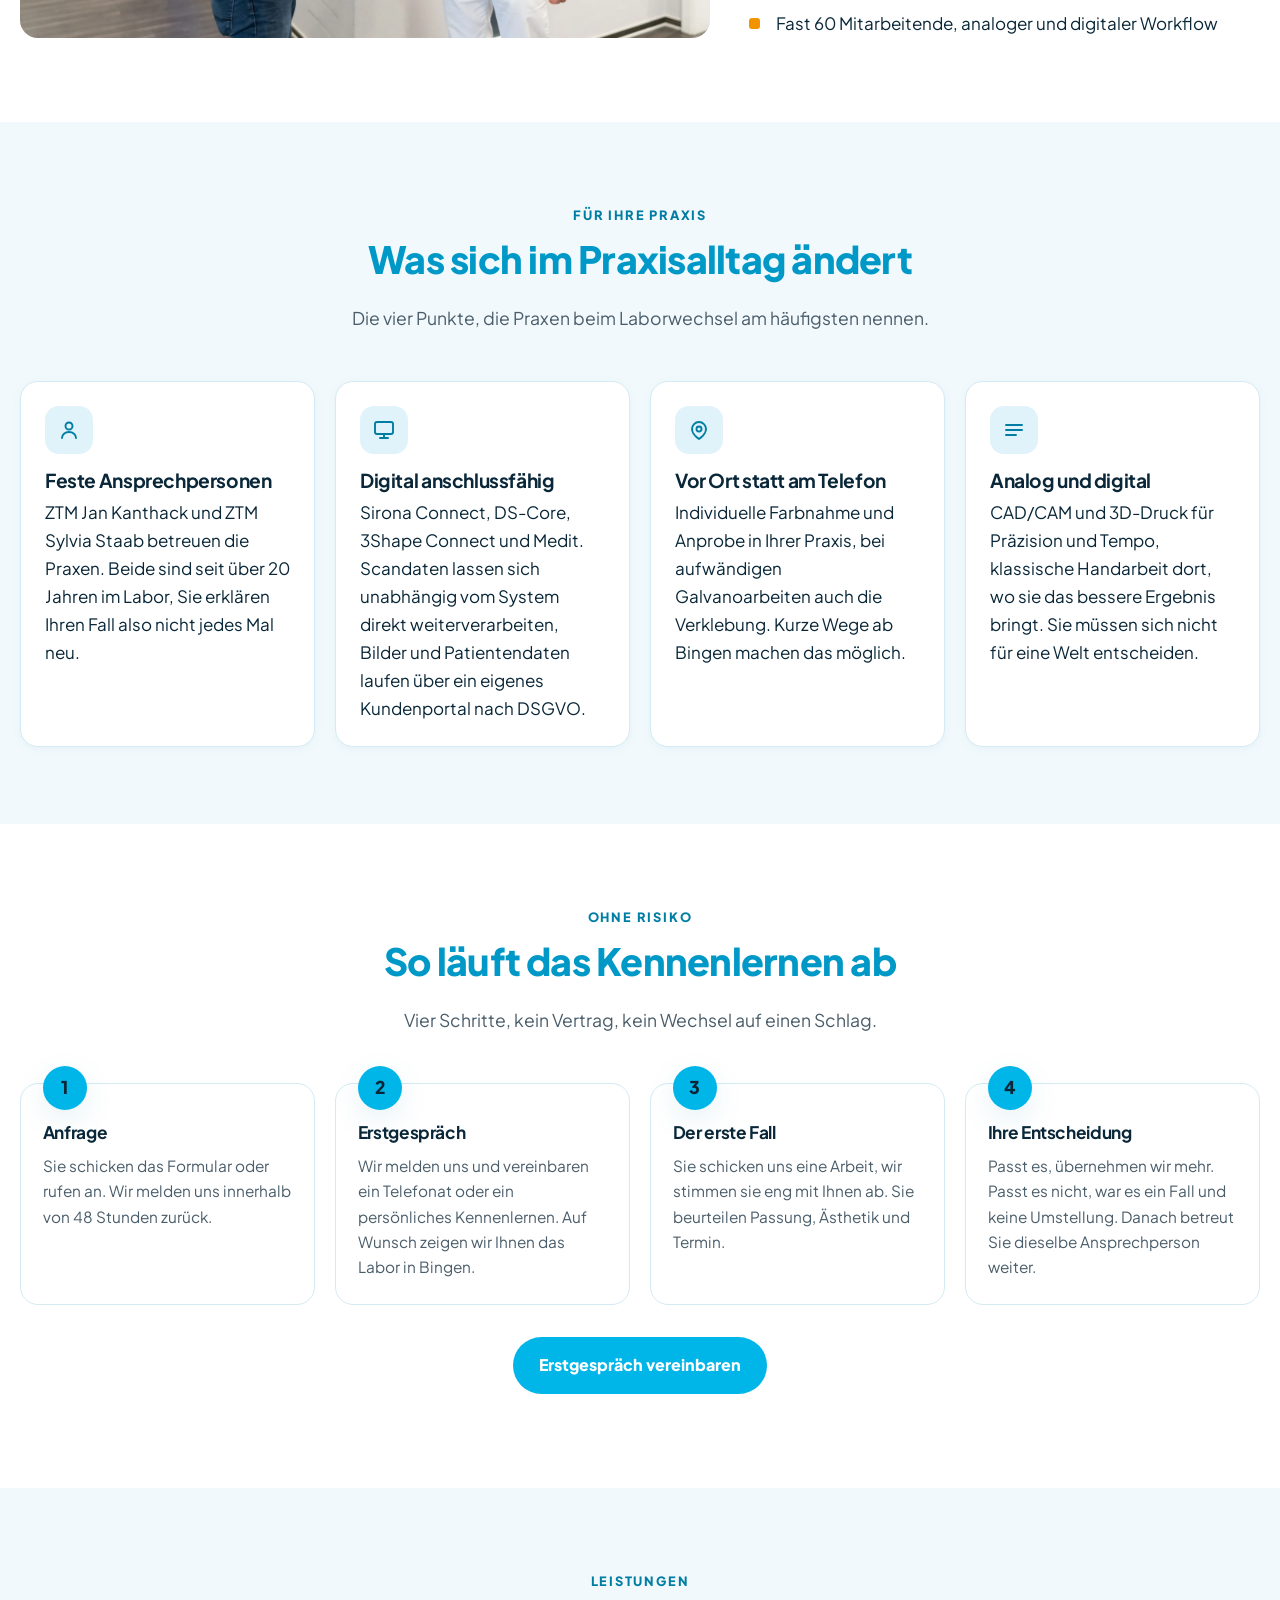
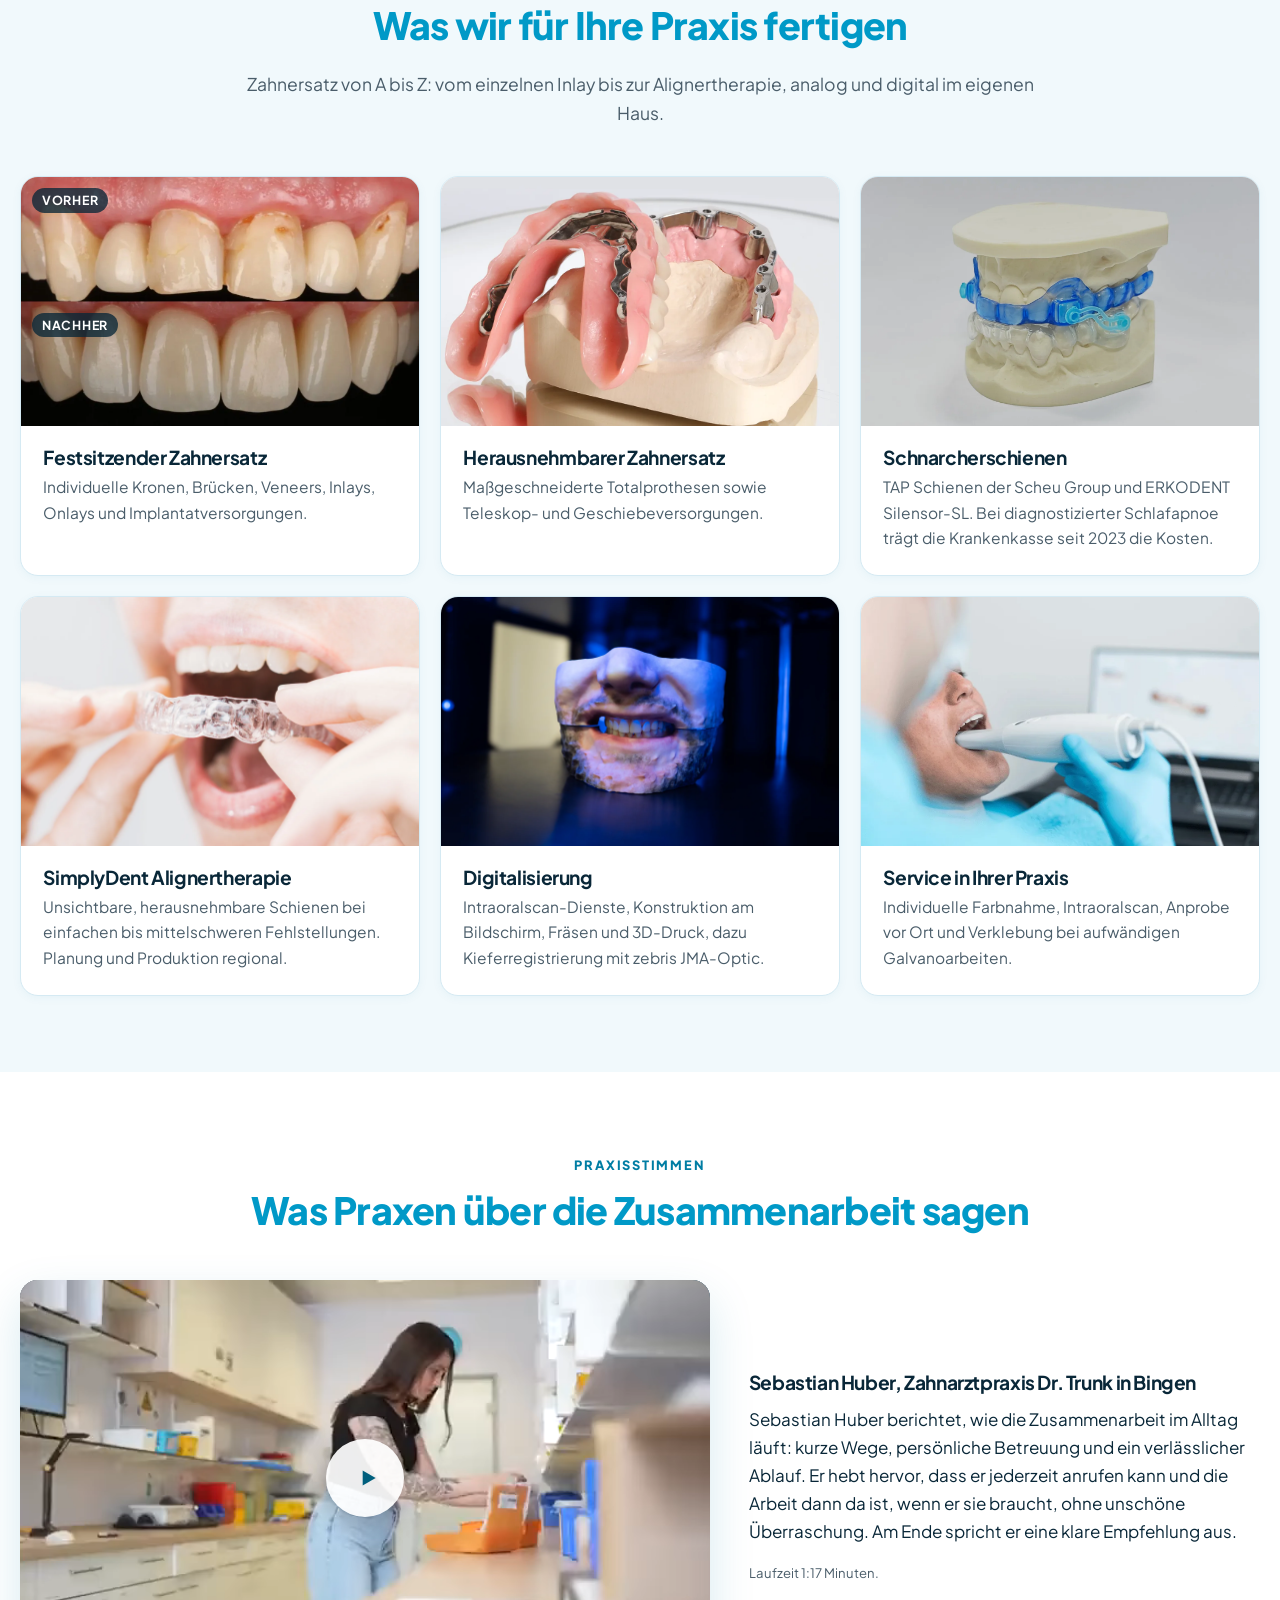
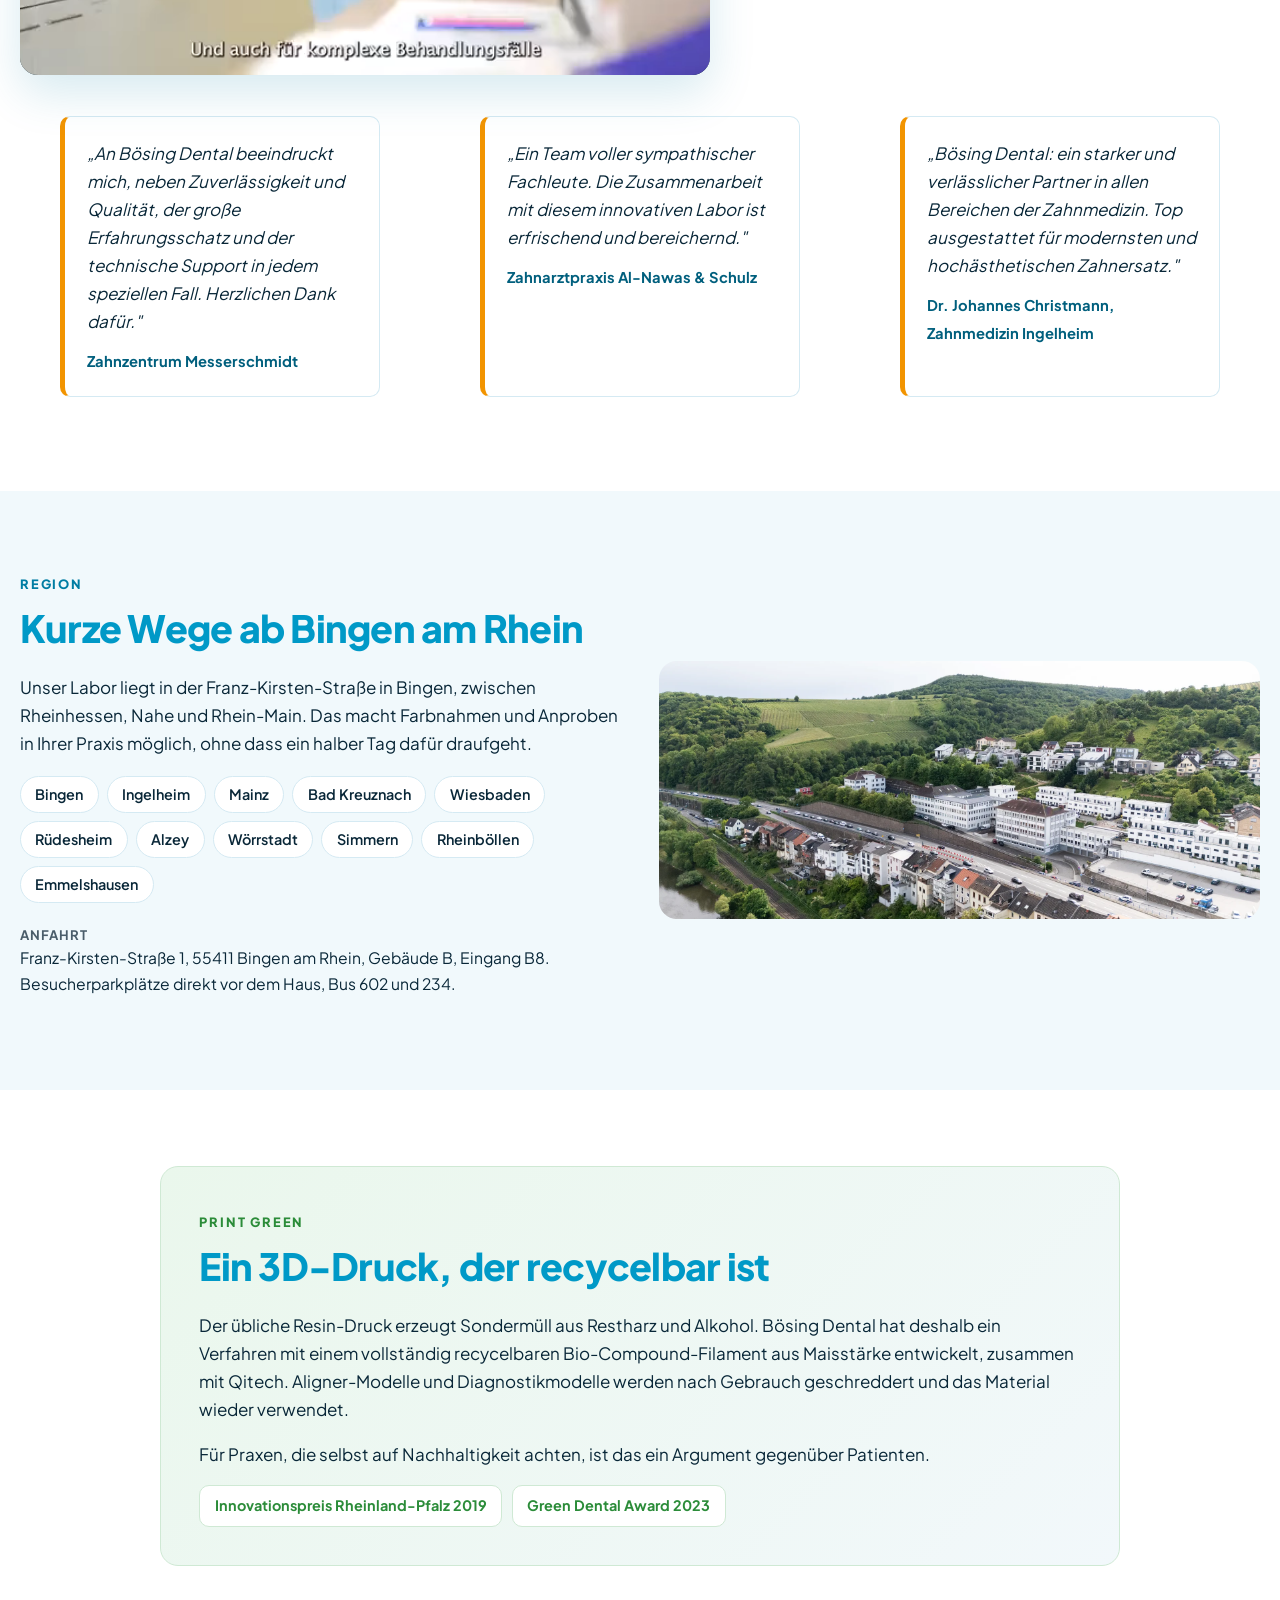
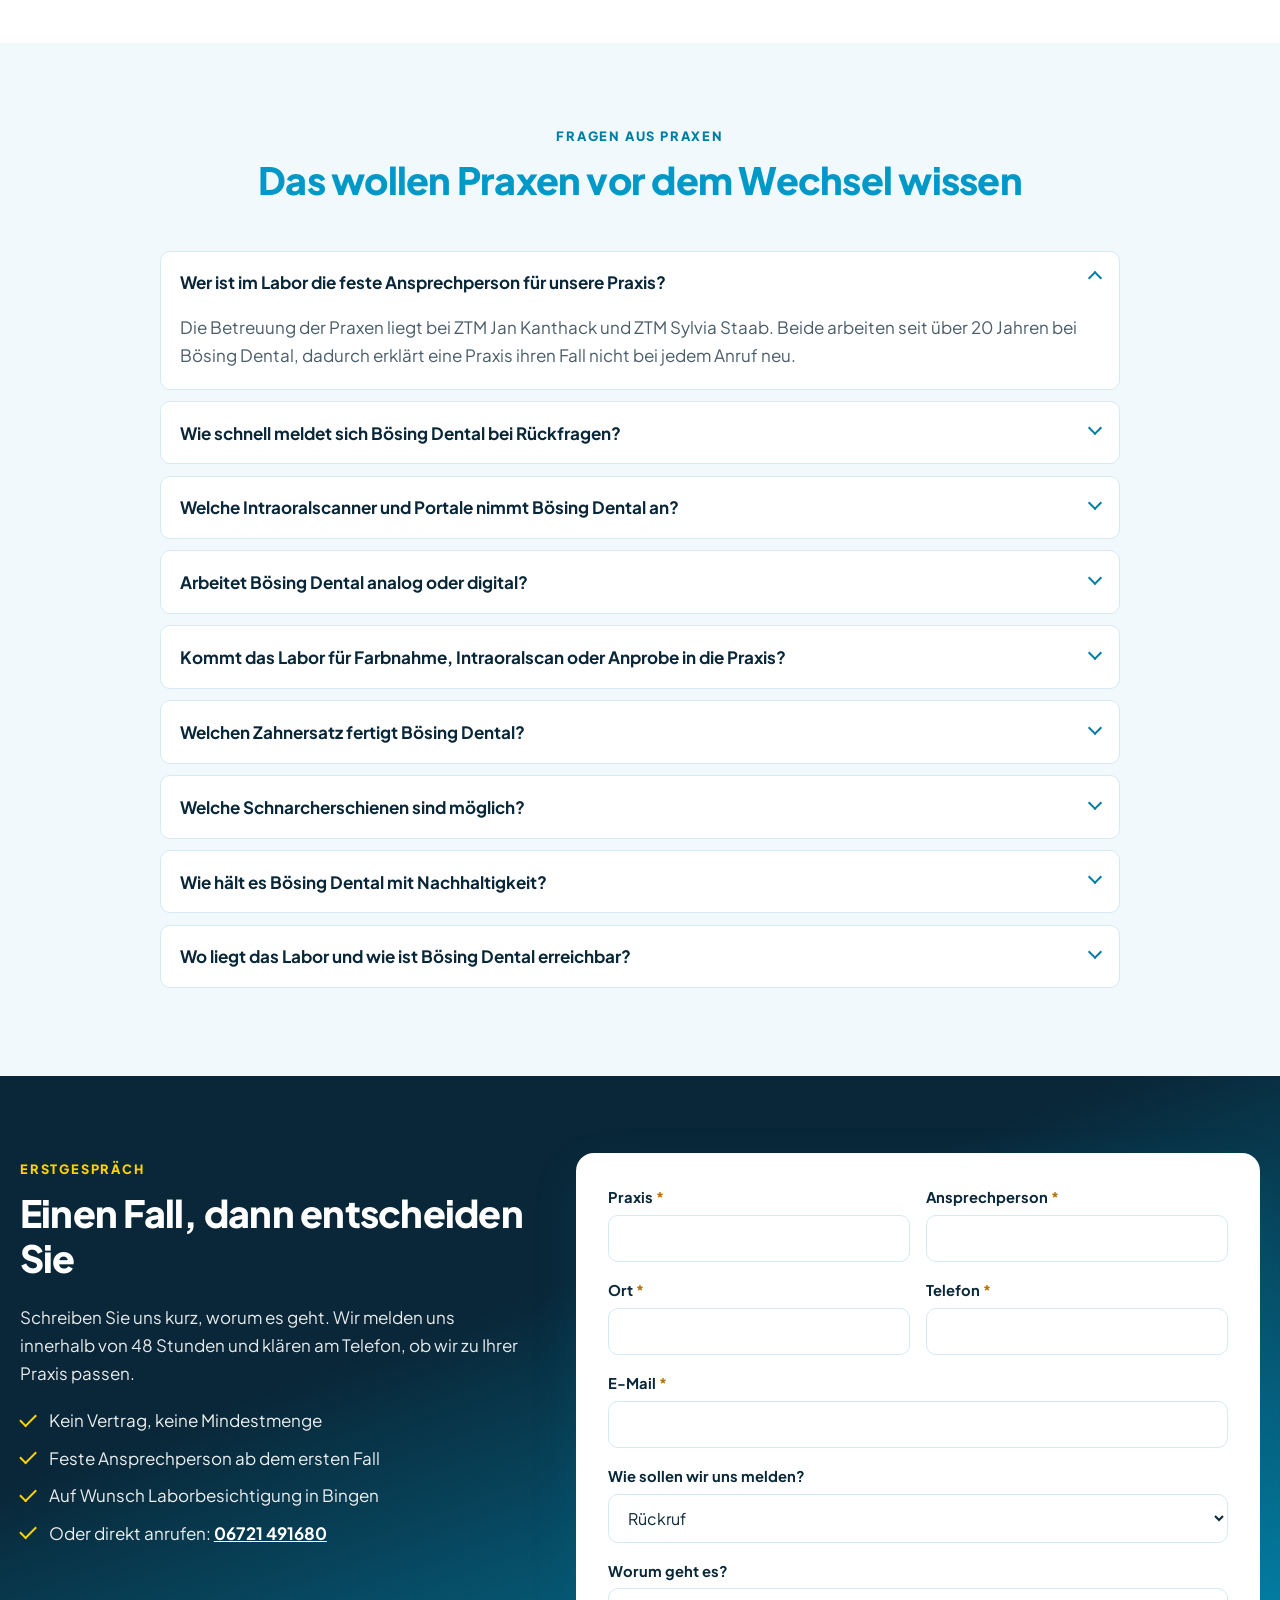
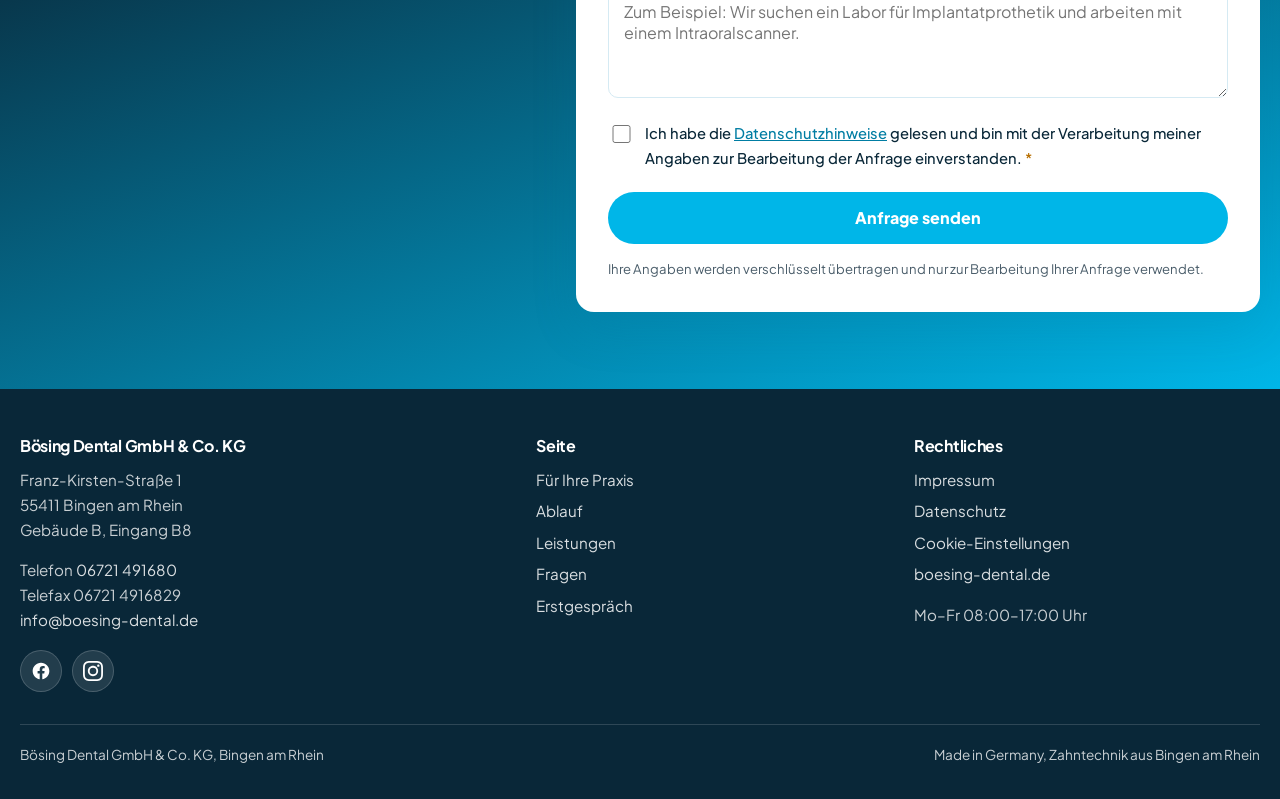
==== commit da97771e: "Matomo eingebaut (cookiefrei, statistik.ao-consult.de) und Datenschutz ergänzt (Wunsch Awan: überall" ====
--- a/website/index.html
+++ b/website/index.html
@@ -711,5 +711,6 @@
 <script src="assets/ao-konfiguration.js?v=20261002a"></script>
 <script src="assets/einwilligung.js?v=20261002a" defer></script>
 <script src="assets/messung.js?v=20261002a" defer></script>
+<script src="assets/statistik.js" defer></script>
 </body>
 </html>
--- a/website/assets/barrierefreiheit.css
+++ b/website/assets/barrierefreiheit.css
@@ -51,7 +51,8 @@
 }
 html.bf-links .bf-panel{right:auto;left:0;transform:translateX(-100%);
   box-shadow:14px 0 44px -18px rgba(19,32,56,.5)}
-.bf-panel[data-offen="true"]{transform:translateX(0)}
+.bf-panel[data-offen="true"],
+html.bf-links .bf-panel[data-offen="true"]{transform:translateX(0)}
 
 .bf-kopf{
   display:flex;align-items:center;justify-content:space-between;gap:12px;
@@ -65,7 +66,7 @@
 .bf-zu:hover{background:rgba(255,255,255,.26)}
 .bf-zu svg{width:17px;height:17px}
 
-.bf-koerper{padding:20px;overflow-y:auto;flex:1 1 auto;-webkit-overflow-scrolling:touch}
+.bf-koerper{padding:20px;overflow-y:auto;flex:1 1 auto;-webkit-overflow-scrolling:touch;overscroll-behavior:contain}
 
 .bf-gruppe{margin-bottom:26px}
 .bf-gruppe > h3{
@@ -137,14 +138,15 @@
 html.bf-kontrast .btn:not(.bf-panel *){outline:2px solid #fff}
 
 /* Invertiert */
-html.bf-invertiert body{filter:invert(1) hue-rotate(180deg)}
+/* Filter auf <html> statt <body>: auf body würden Kopf, Panel und Knopf mitscrollen (leere Seite). */
+html.bf-invertiert{filter:invert(1) hue-rotate(180deg)}
 html.bf-invertiert body img,
 html.bf-invertiert body video,
 html.bf-invertiert body iframe{filter:invert(1) hue-rotate(180deg)}
+html.bf-invertiert .bf-panel,html.bf-invertiert .bf-knopf{filter:invert(1) hue-rotate(180deg)}
 
 /* Graustufen */
-html.bf-graustufen body{filter:grayscale(1)}
-html.bf-graustufen .bf-panel,html.bf-graustufen .bf-knopf{filter:grayscale(0)}
+html.bf-graustufen{filter:grayscale(1)}
 
 /* Links hervorheben */
 html.bf-links-hervor body a:not(.bf-panel *):not(.bf-knopf){
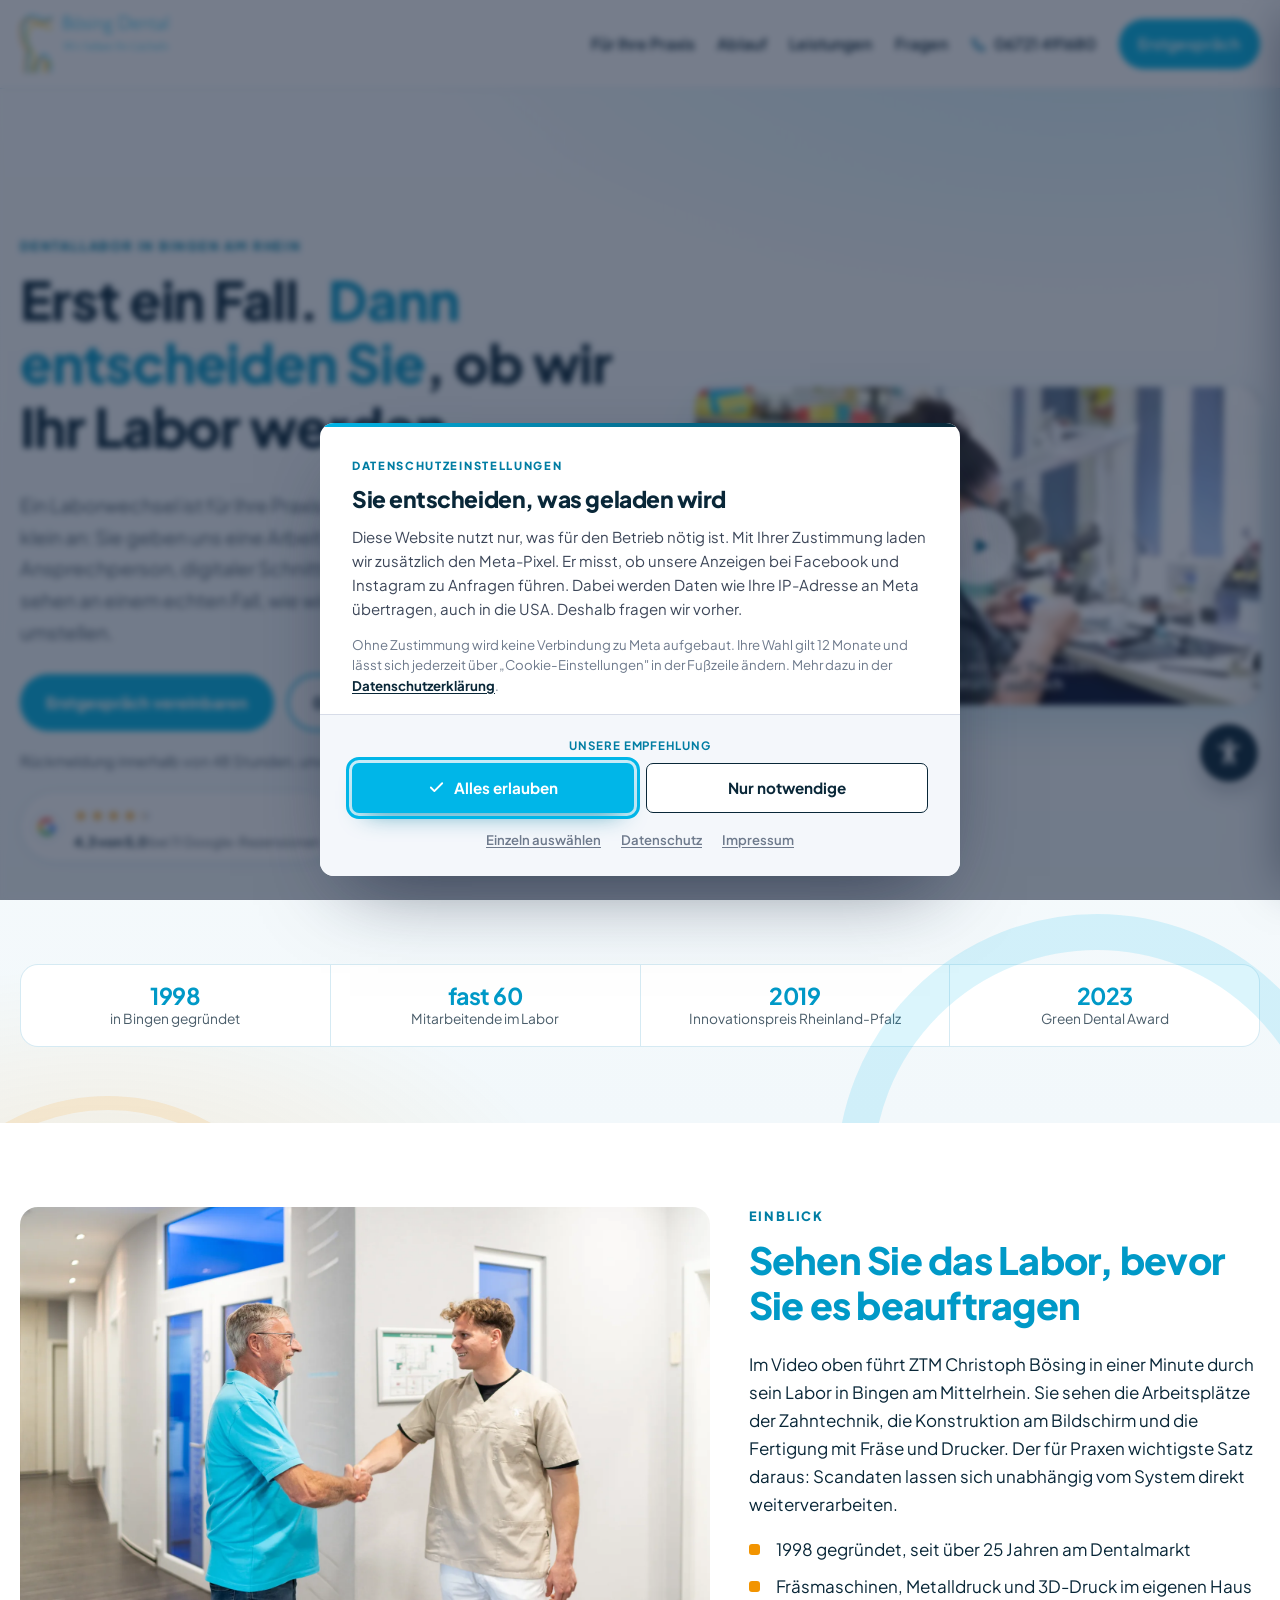
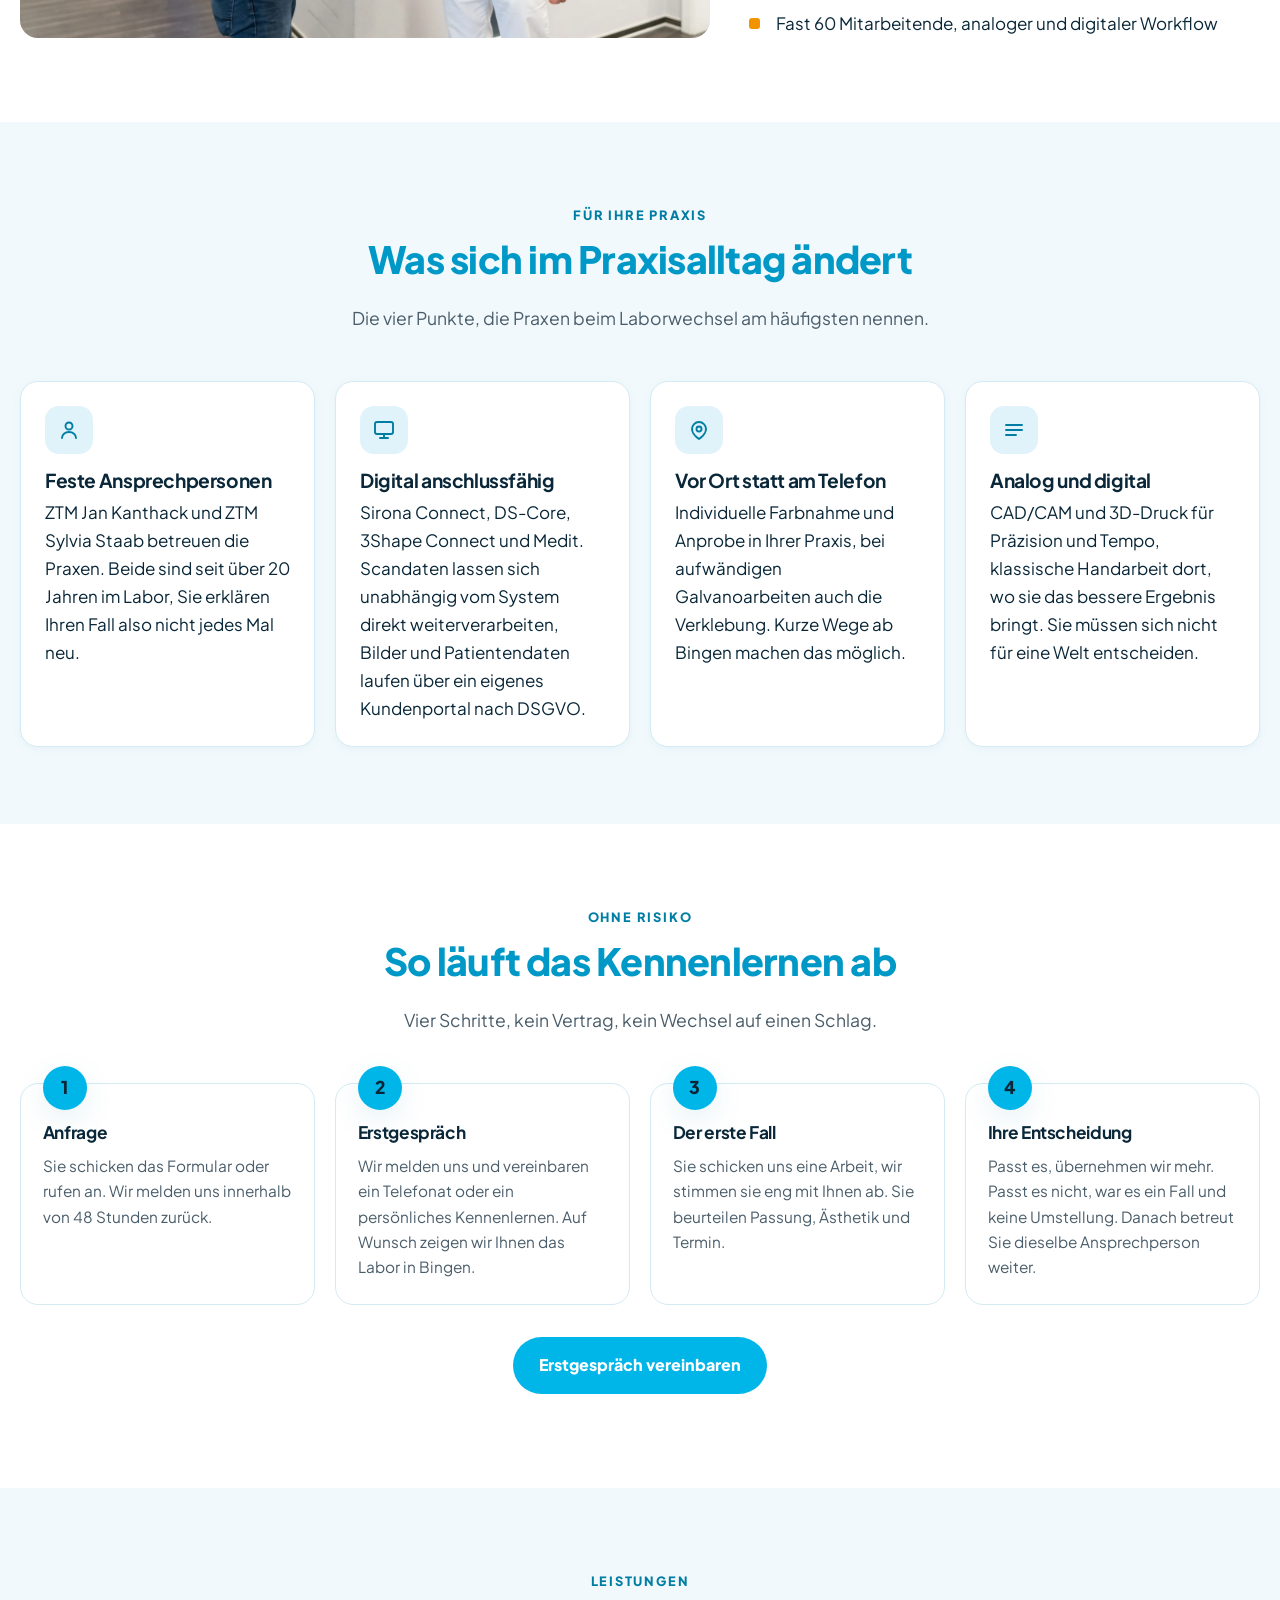
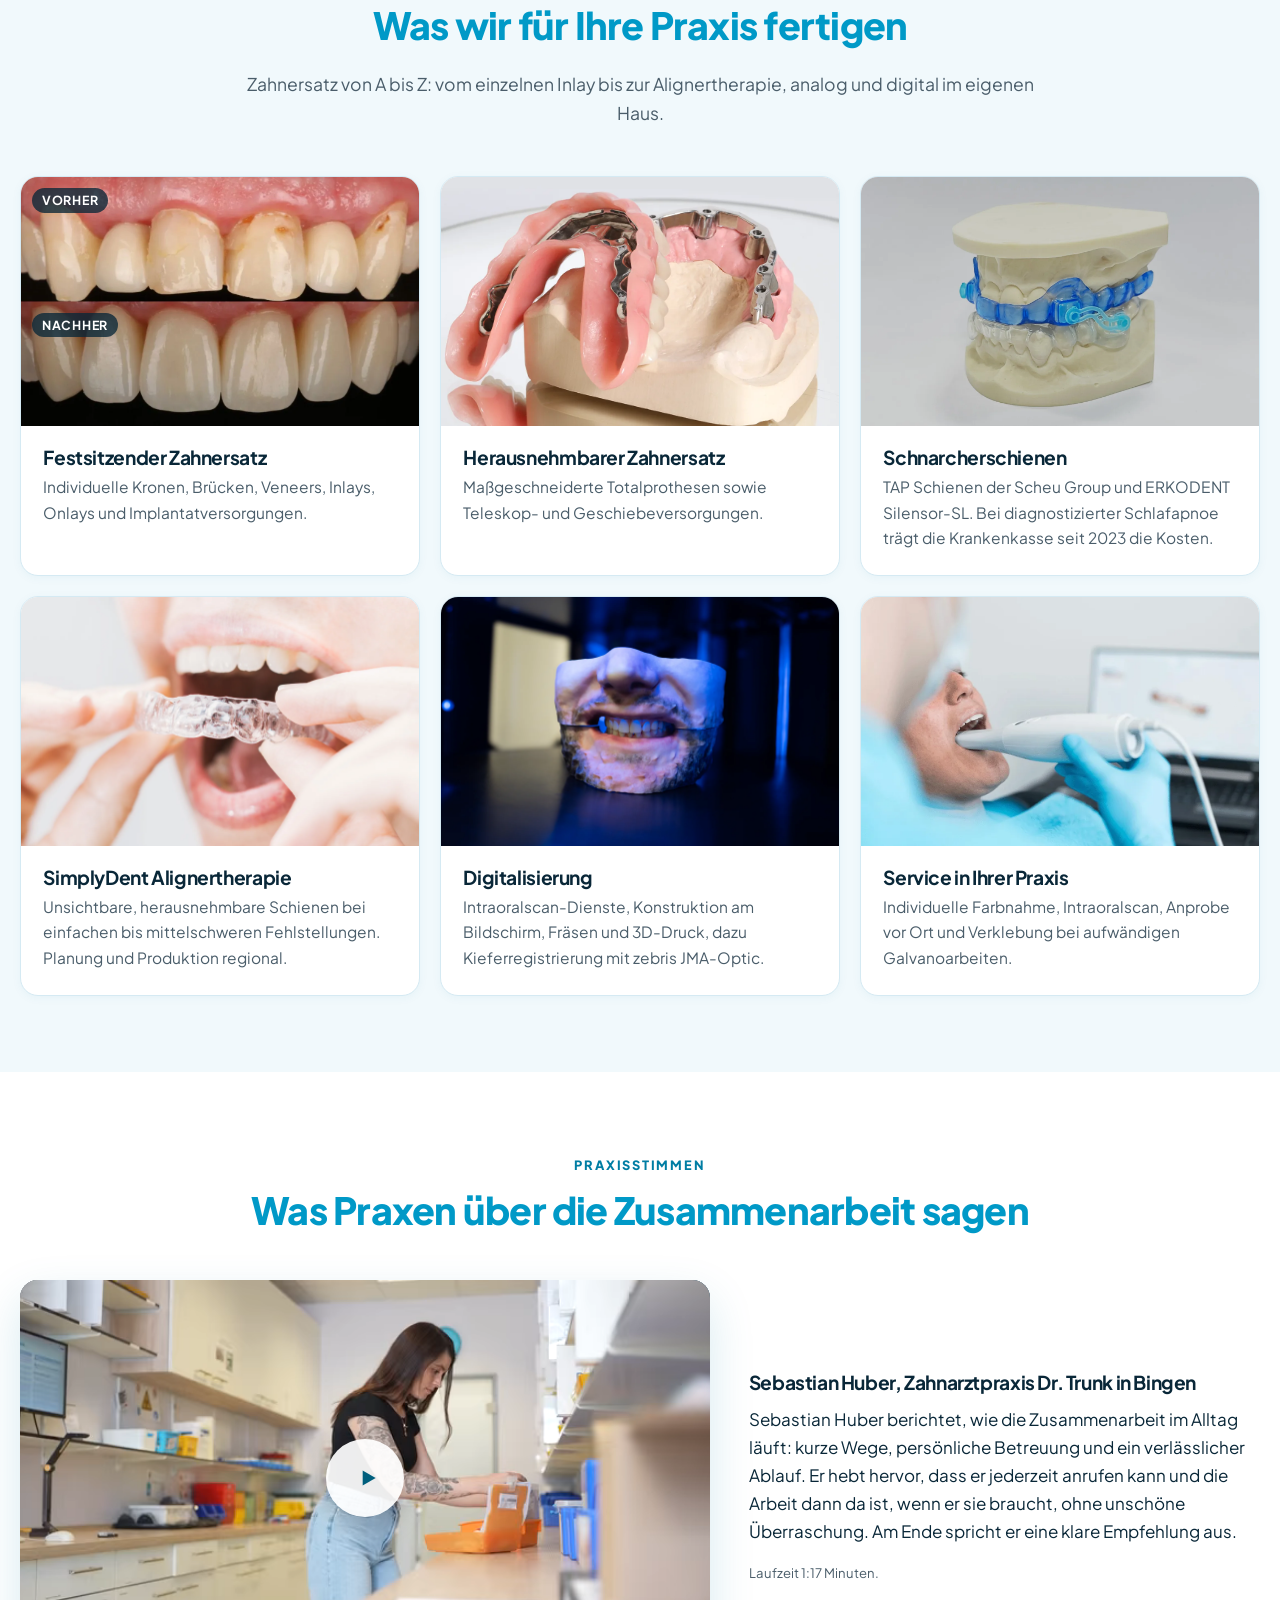
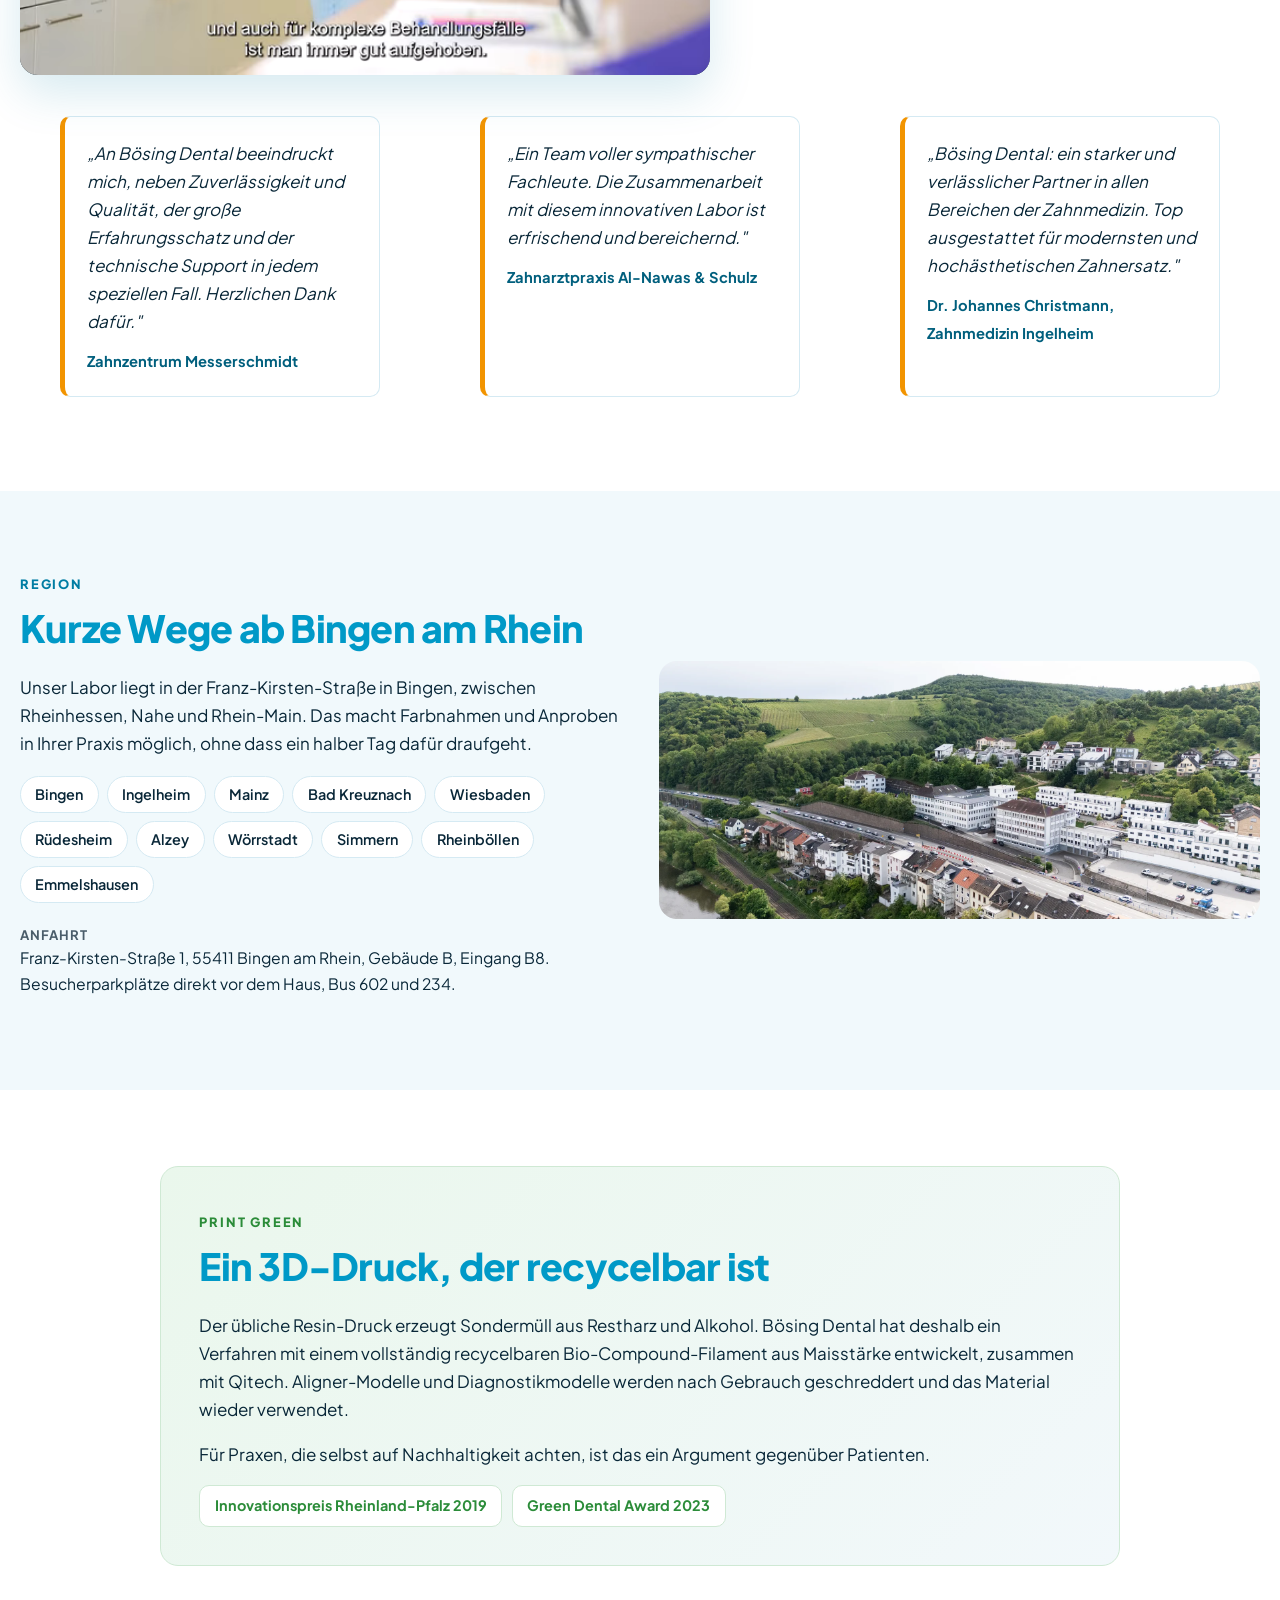
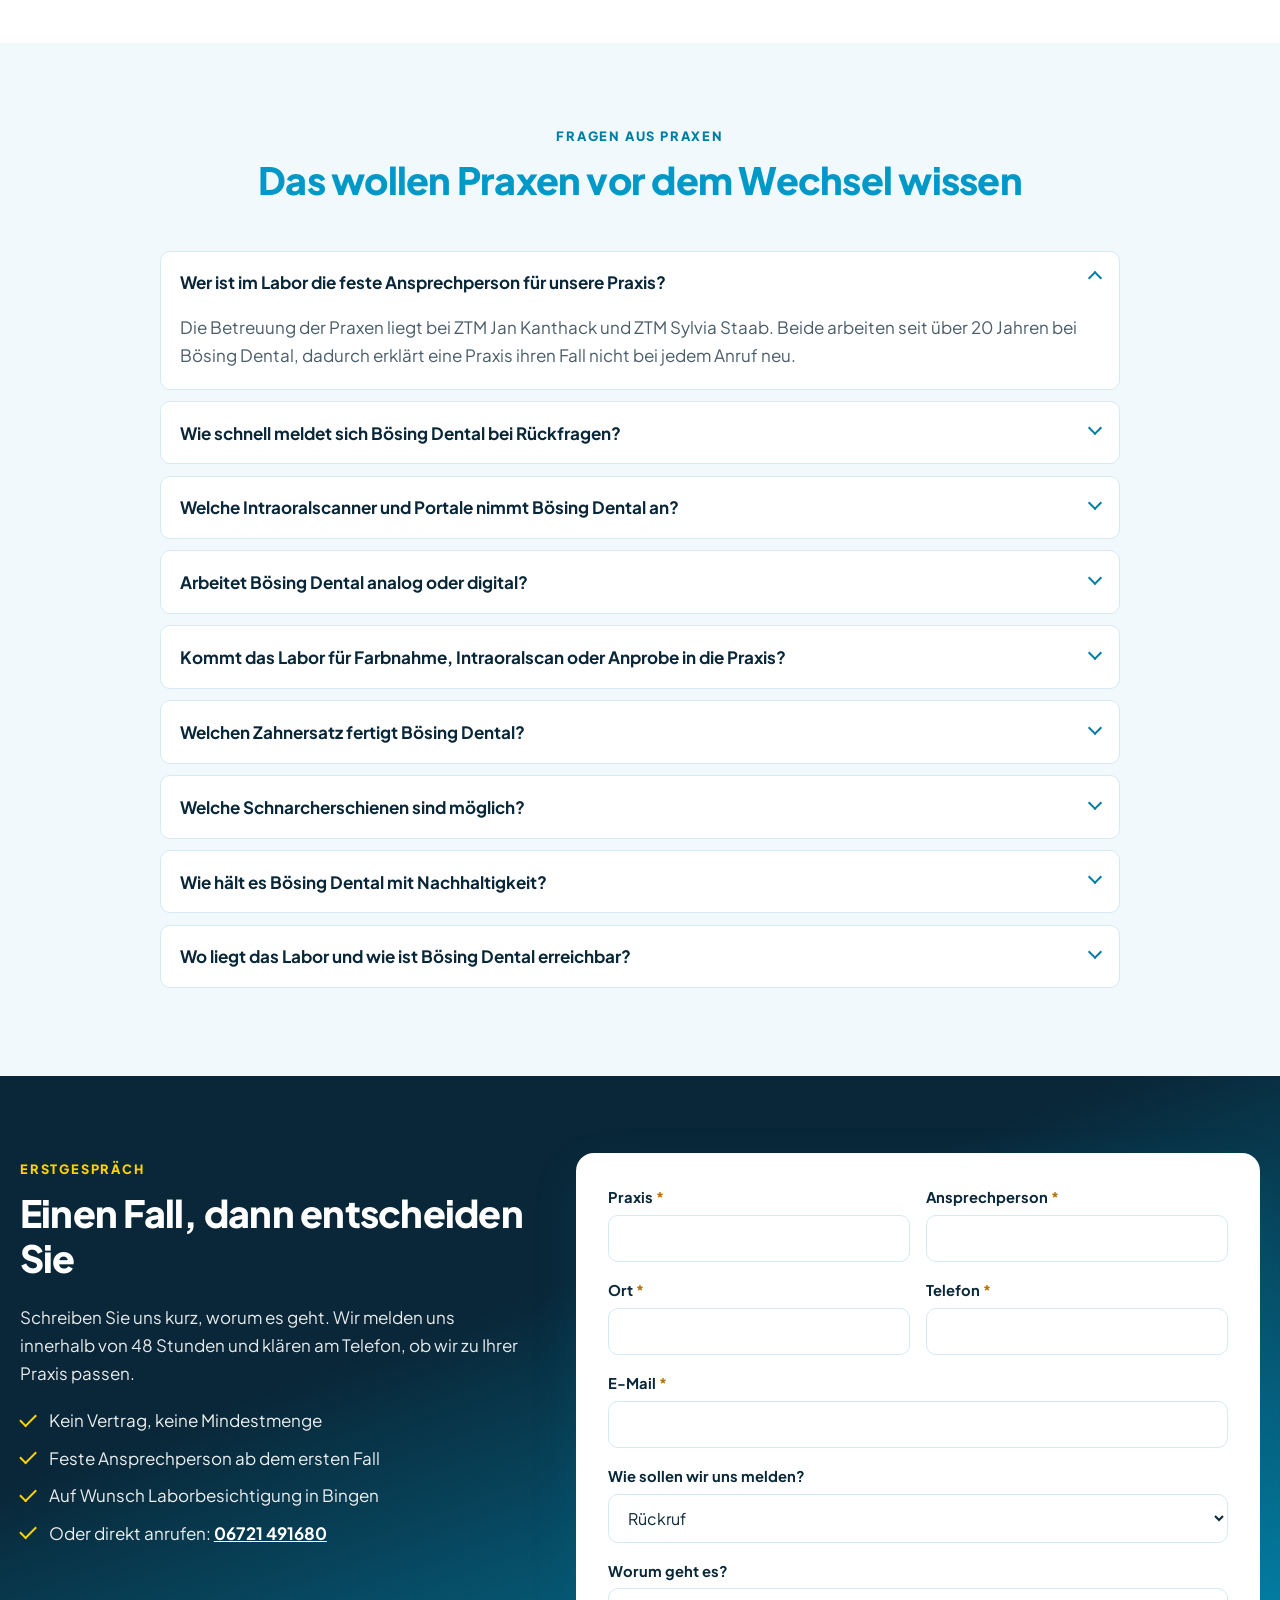
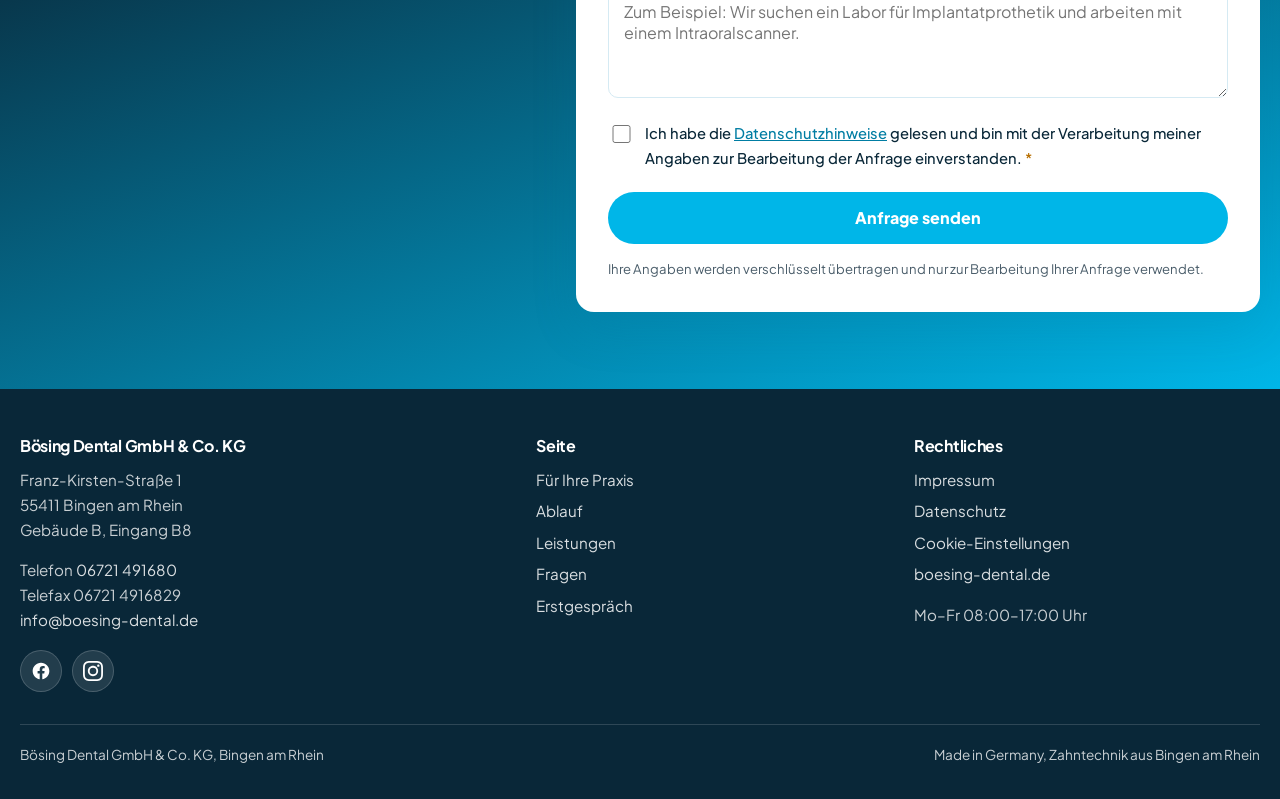
==== commit 8574acd2: "Kundenvideo Sebastian Huber: neue, korrigierte Fassung (v02) - Neue Videodatei vom 07.10.2026 (AO_Bö" ====
--- a/website/index.html
+++ b/website/index.html
@@ -438,7 +438,7 @@
       </div>
       <div class="video-block">
         <div>
-          <div class="video-rahmen" data-video="videos/testimonial-zahnarztpraxis-dentallabor-bingen.mp4" data-poster="img/testimonial-poster-dentallabor-bingen.jpg" data-vorschau="videos/testimonial-vorschau-zahnarztpraxis-dentallabor-bingen">
+          <div class="video-rahmen" data-video="videos/testimonial-zahnarztpraxis-dentallabor-bingen.mp4?v=20261007" data-poster="img/testimonial-poster-dentallabor-bingen.jpg" data-vorschau="videos/testimonial-vorschau-zahnarztpraxis-dentallabor-bingen">
             <picture>
               <source srcset="img/testimonial-poster-dentallabor-bingen.webp" type="image/webp">
               <img src="img/testimonial-poster-dentallabor-bingen.jpg" alt="Sebastian Huber, Zahnarzt in der Zahnarztpraxis Dr. Trunk in Bingen, im Gespräch über die Zusammenarbeit mit Bösing Dental" width="1600" height="900" loading="lazy" decoding="async">
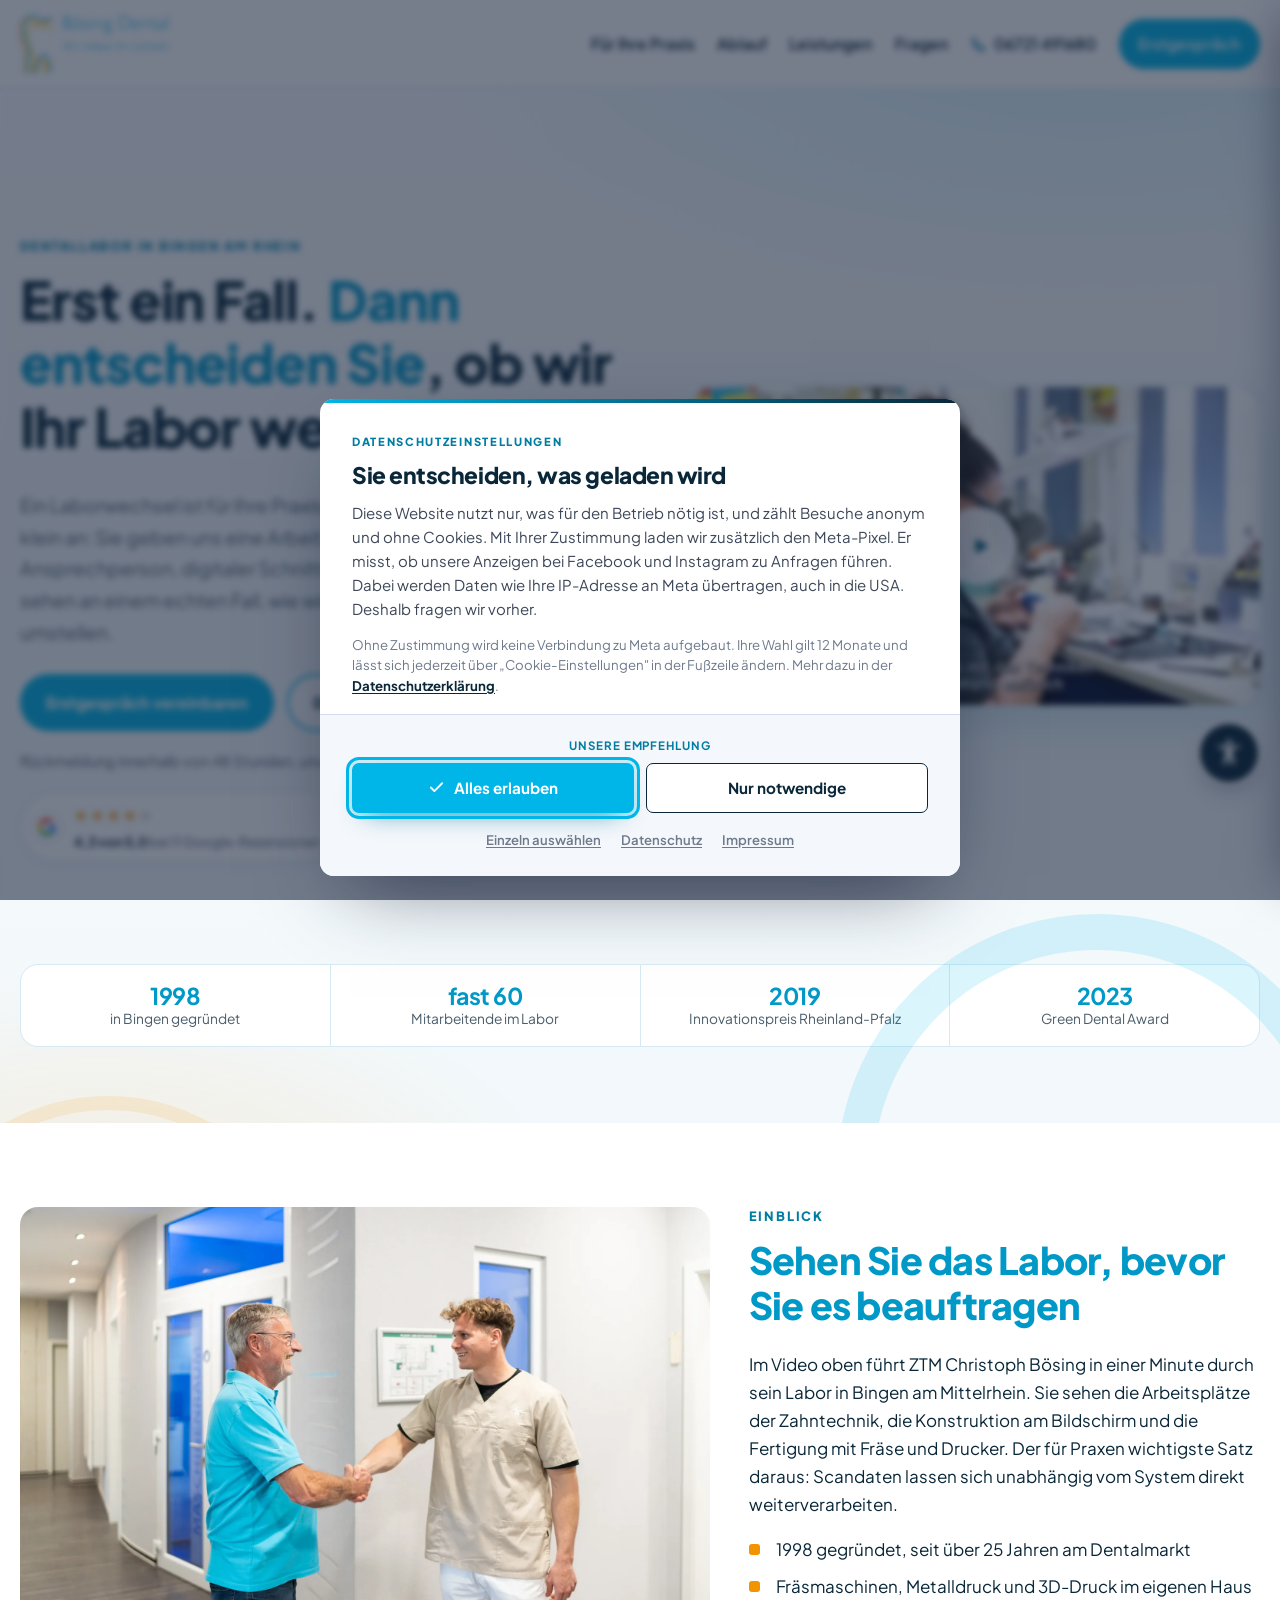
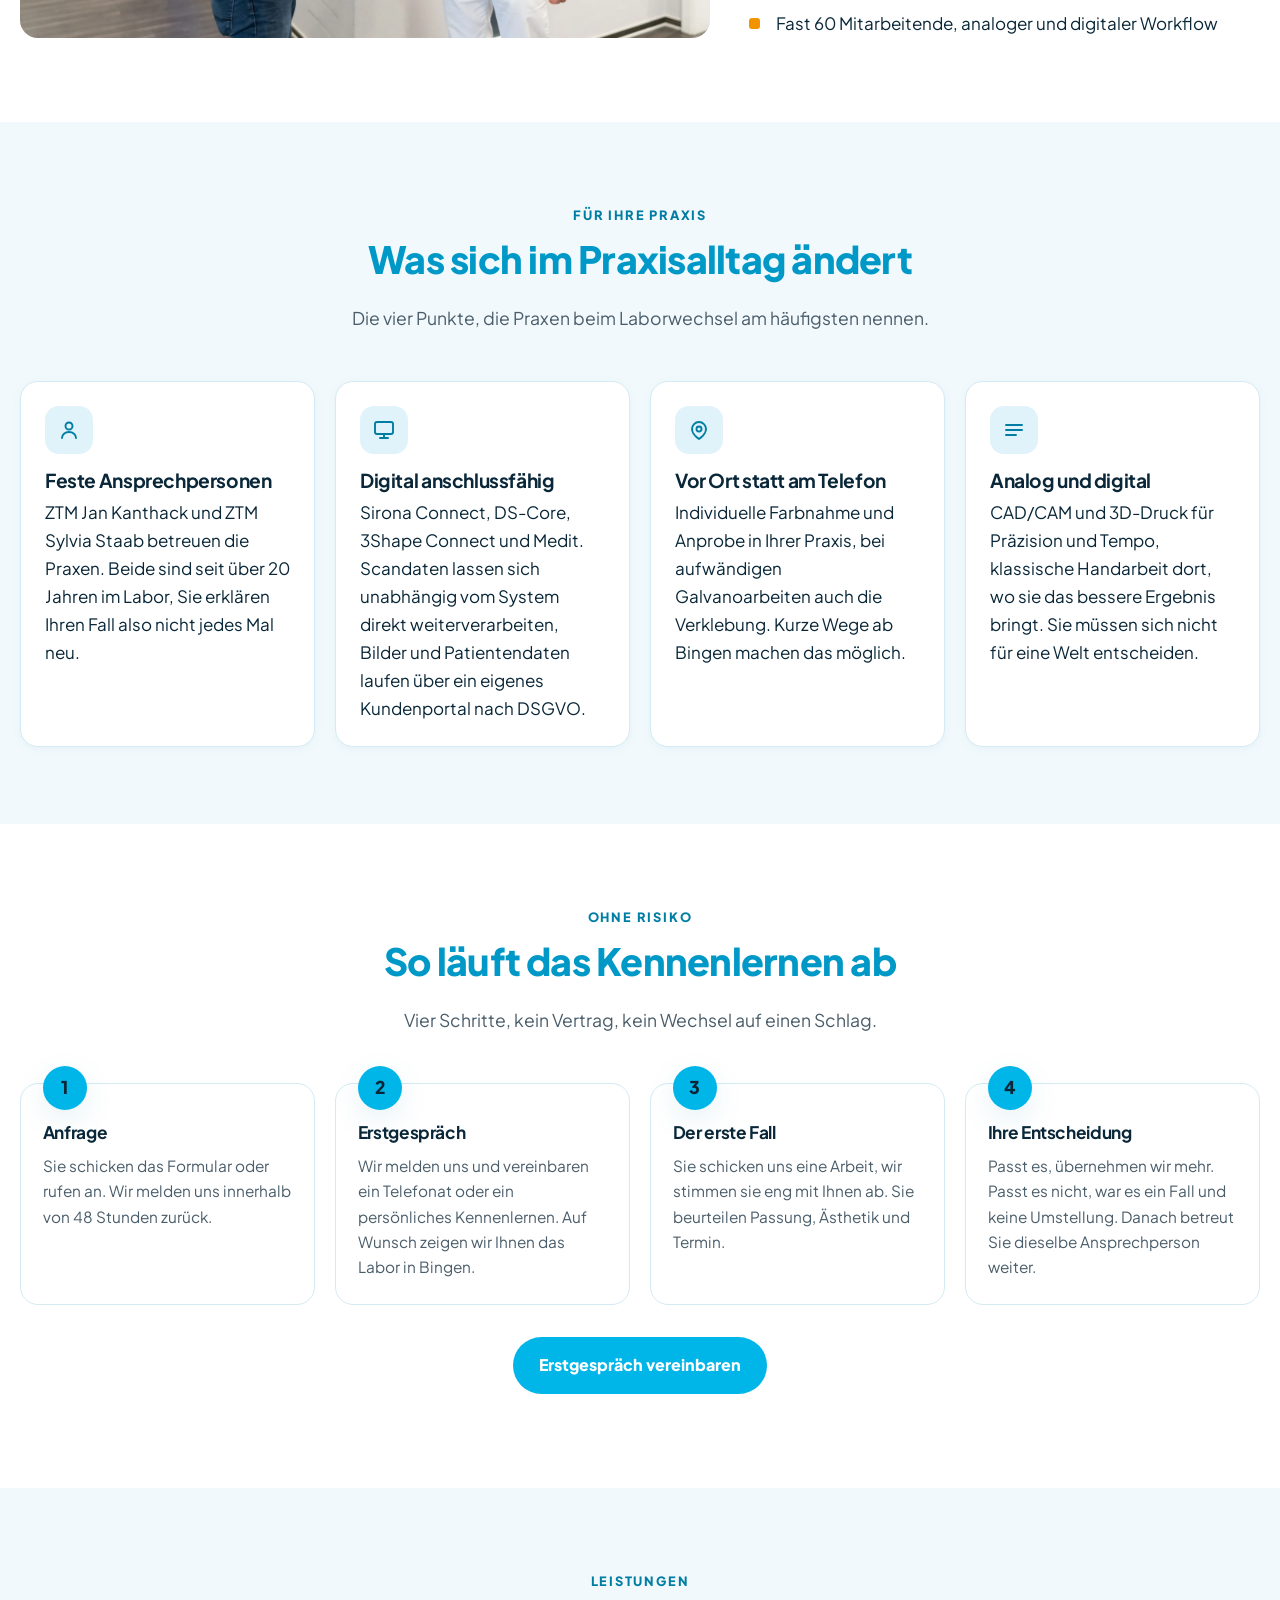
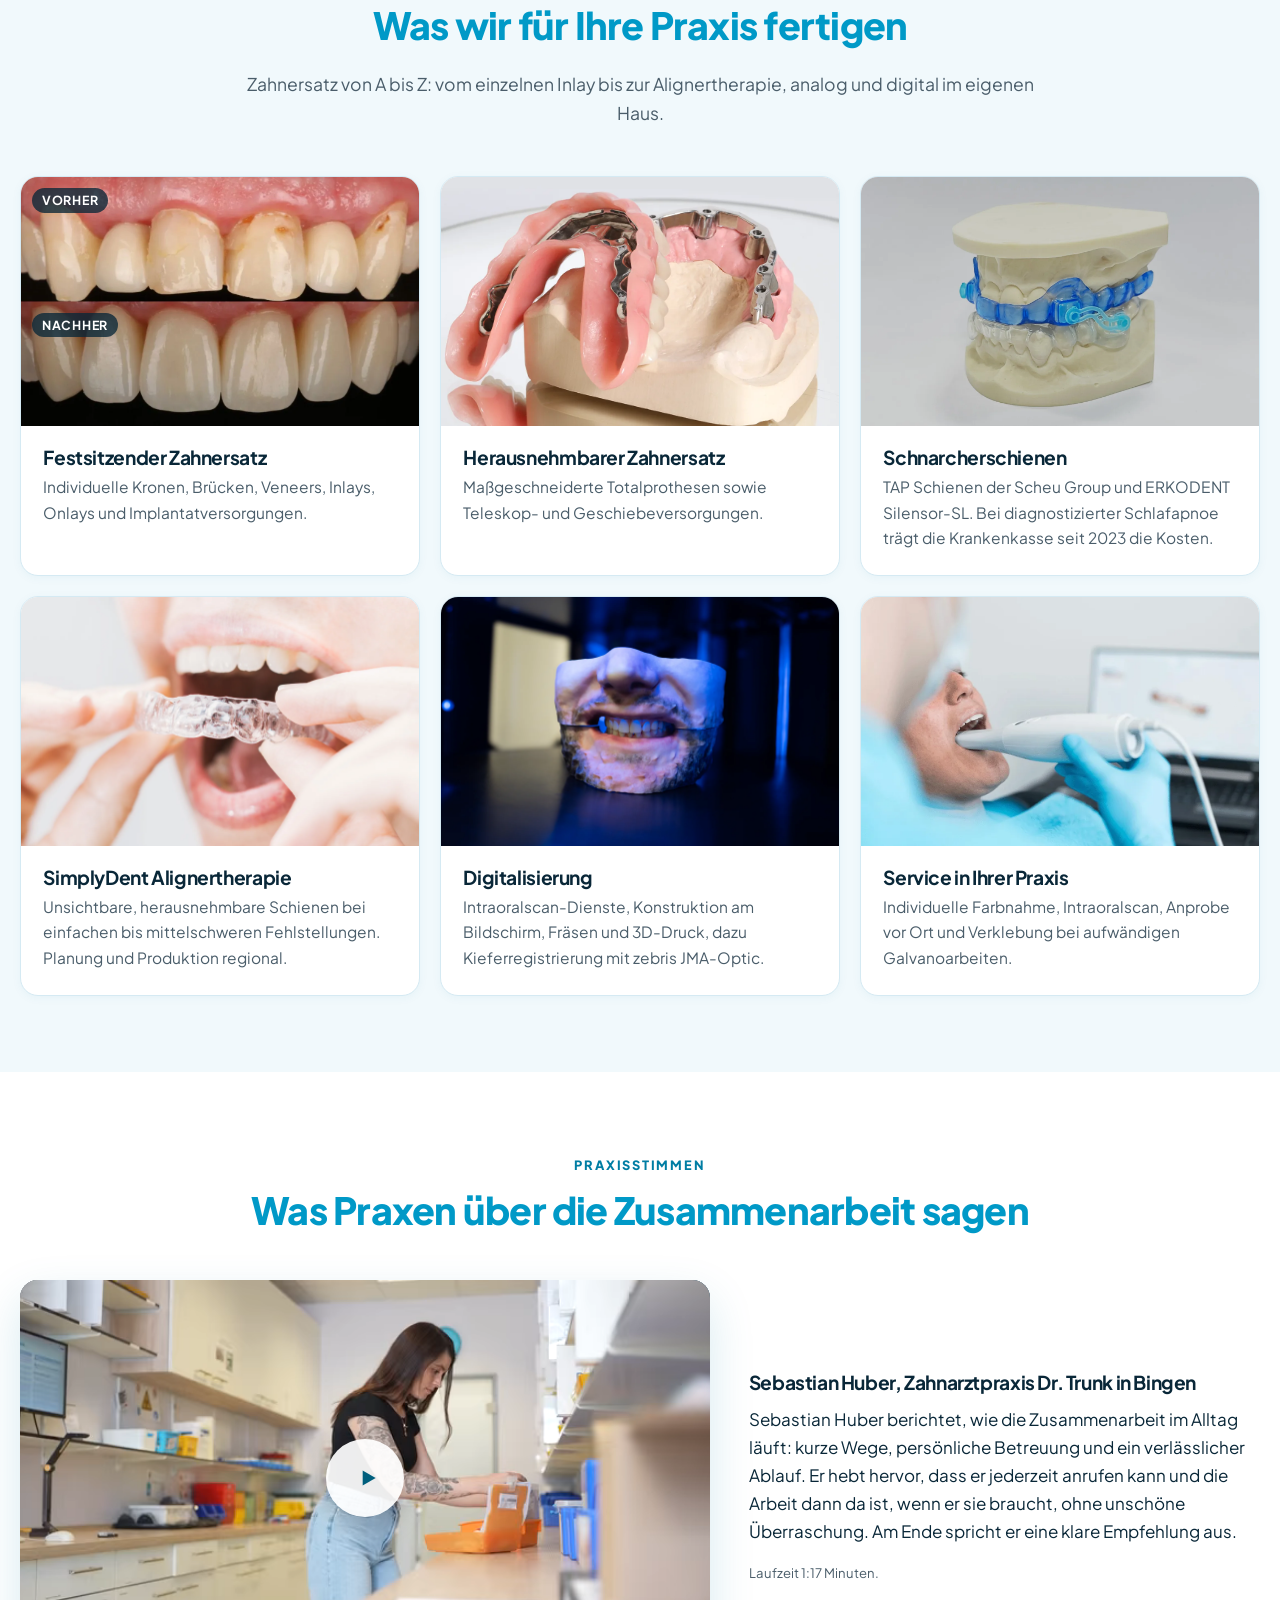
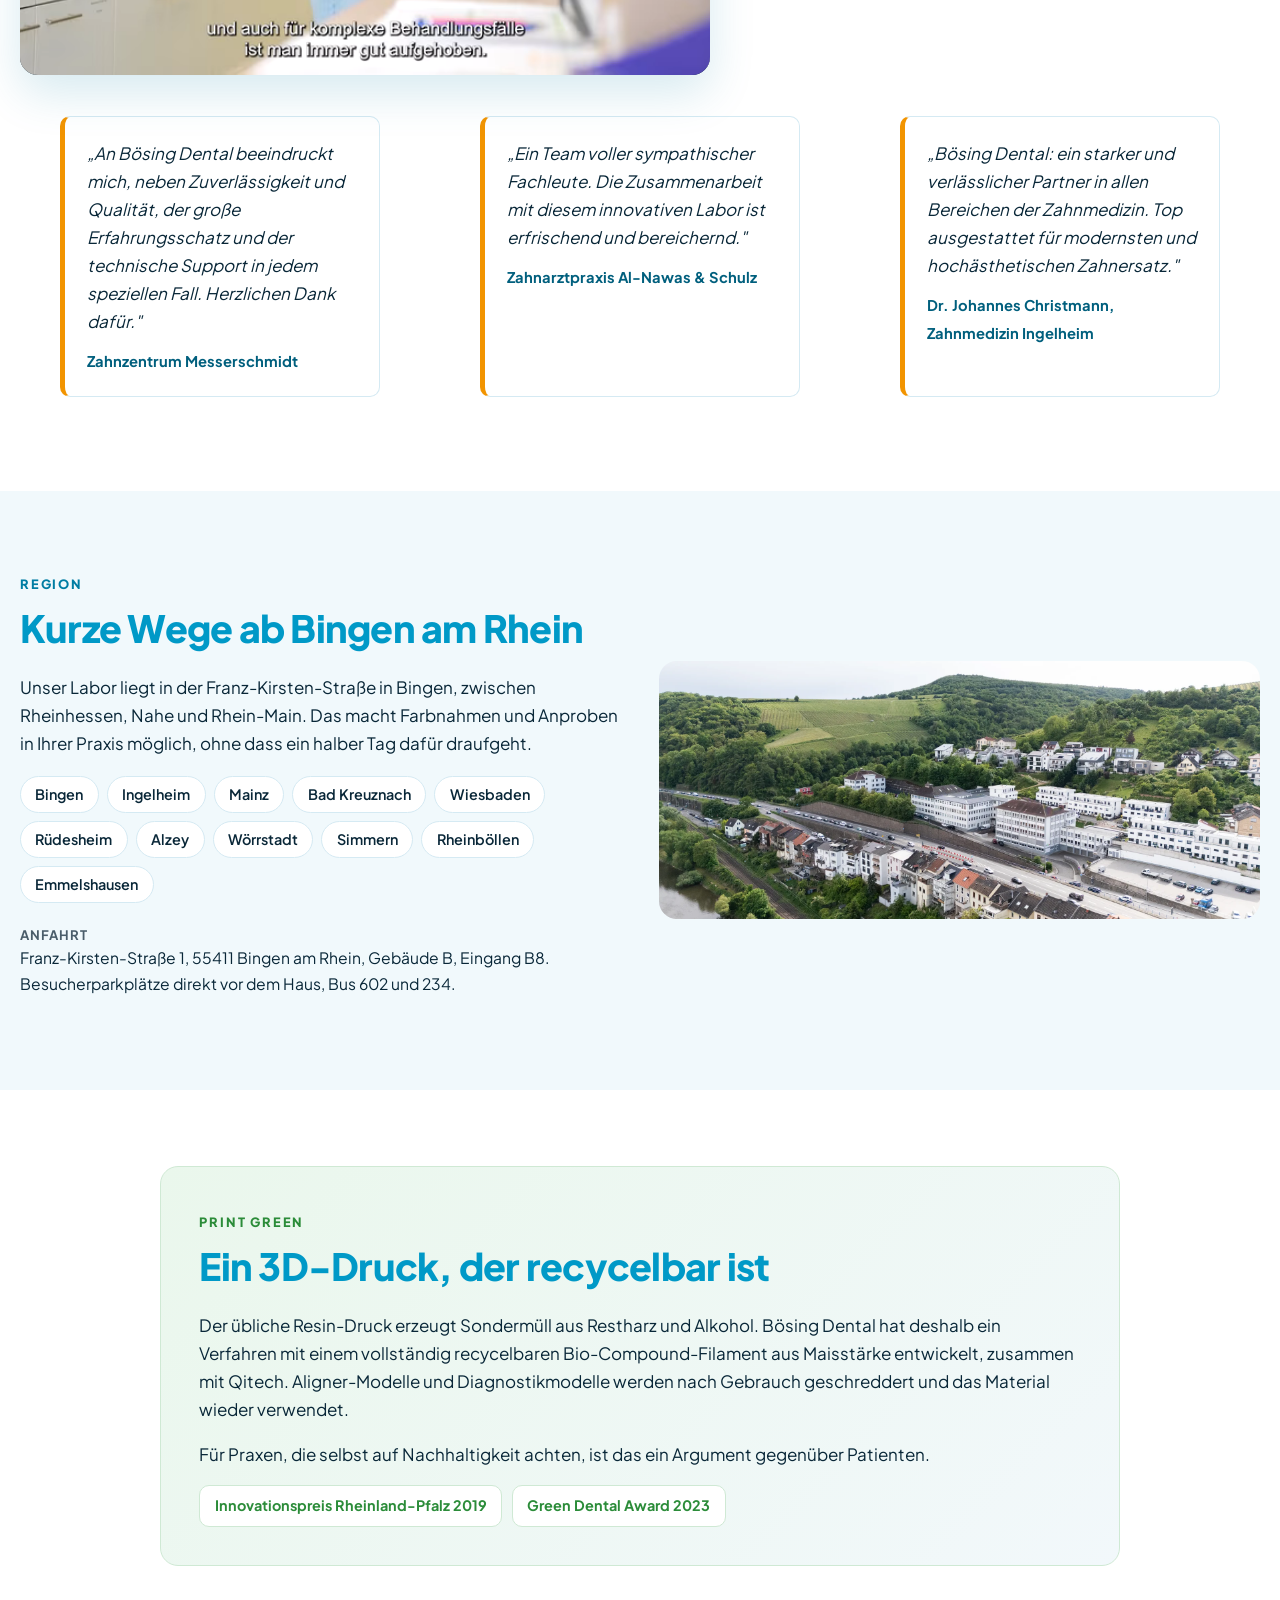
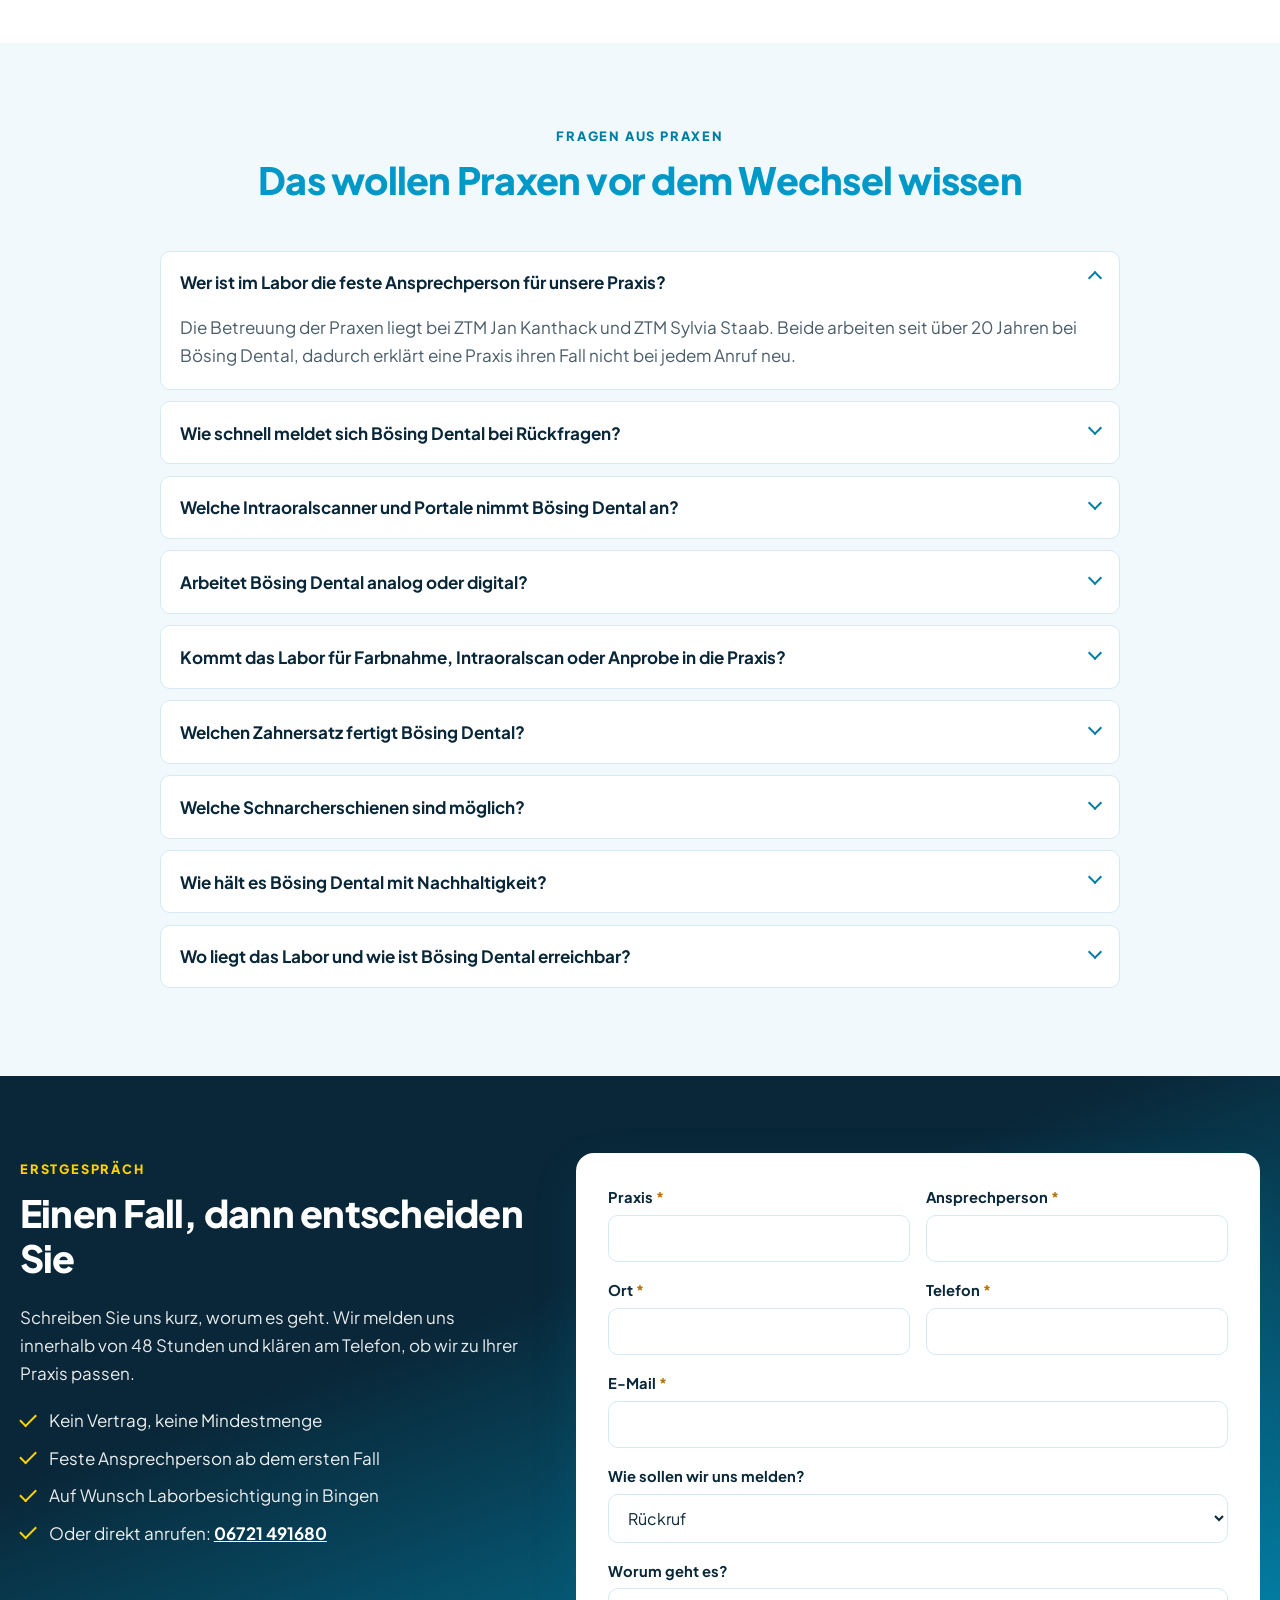
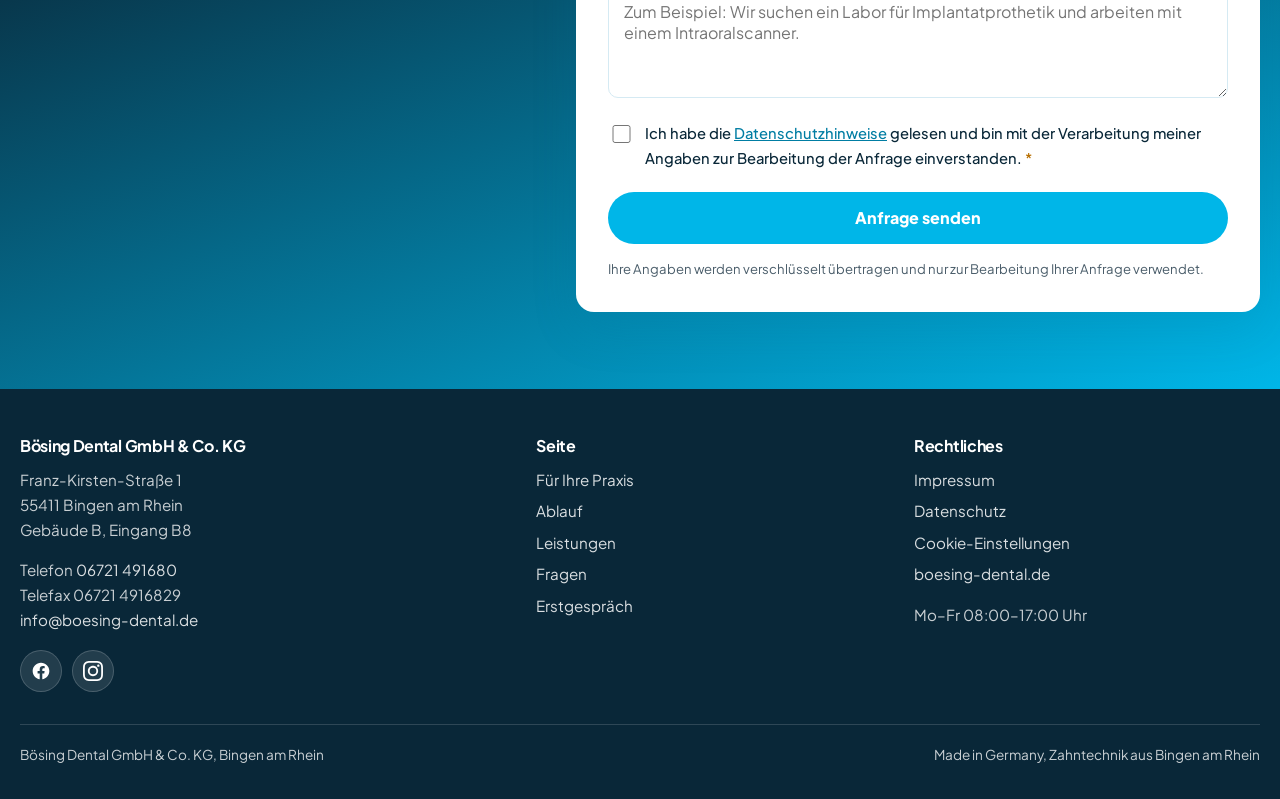
==== commit 25a0902a: "Datenschutz an den tatsächlichen Stand angepasst (Prüfung Ovidiu) - Punkt 3: Matomo-Skript wird ohne" ====
--- a/website/index.html
+++ b/website/index.html
@@ -708,7 +708,7 @@
 
 <script src="assets/skript.js?v=20261002a" defer></script>
 <script src="assets/barrierefreiheit.js" defer></script>
-<script src="assets/ao-konfiguration.js?v=20261002a"></script>
+<script src="assets/ao-konfiguration.js?v=20261007a"></script>
 <script src="assets/einwilligung.js?v=20261002a" defer></script>
 <script src="assets/messung.js?v=20261002a" defer></script>
 <script src="assets/statistik.js" defer></script>
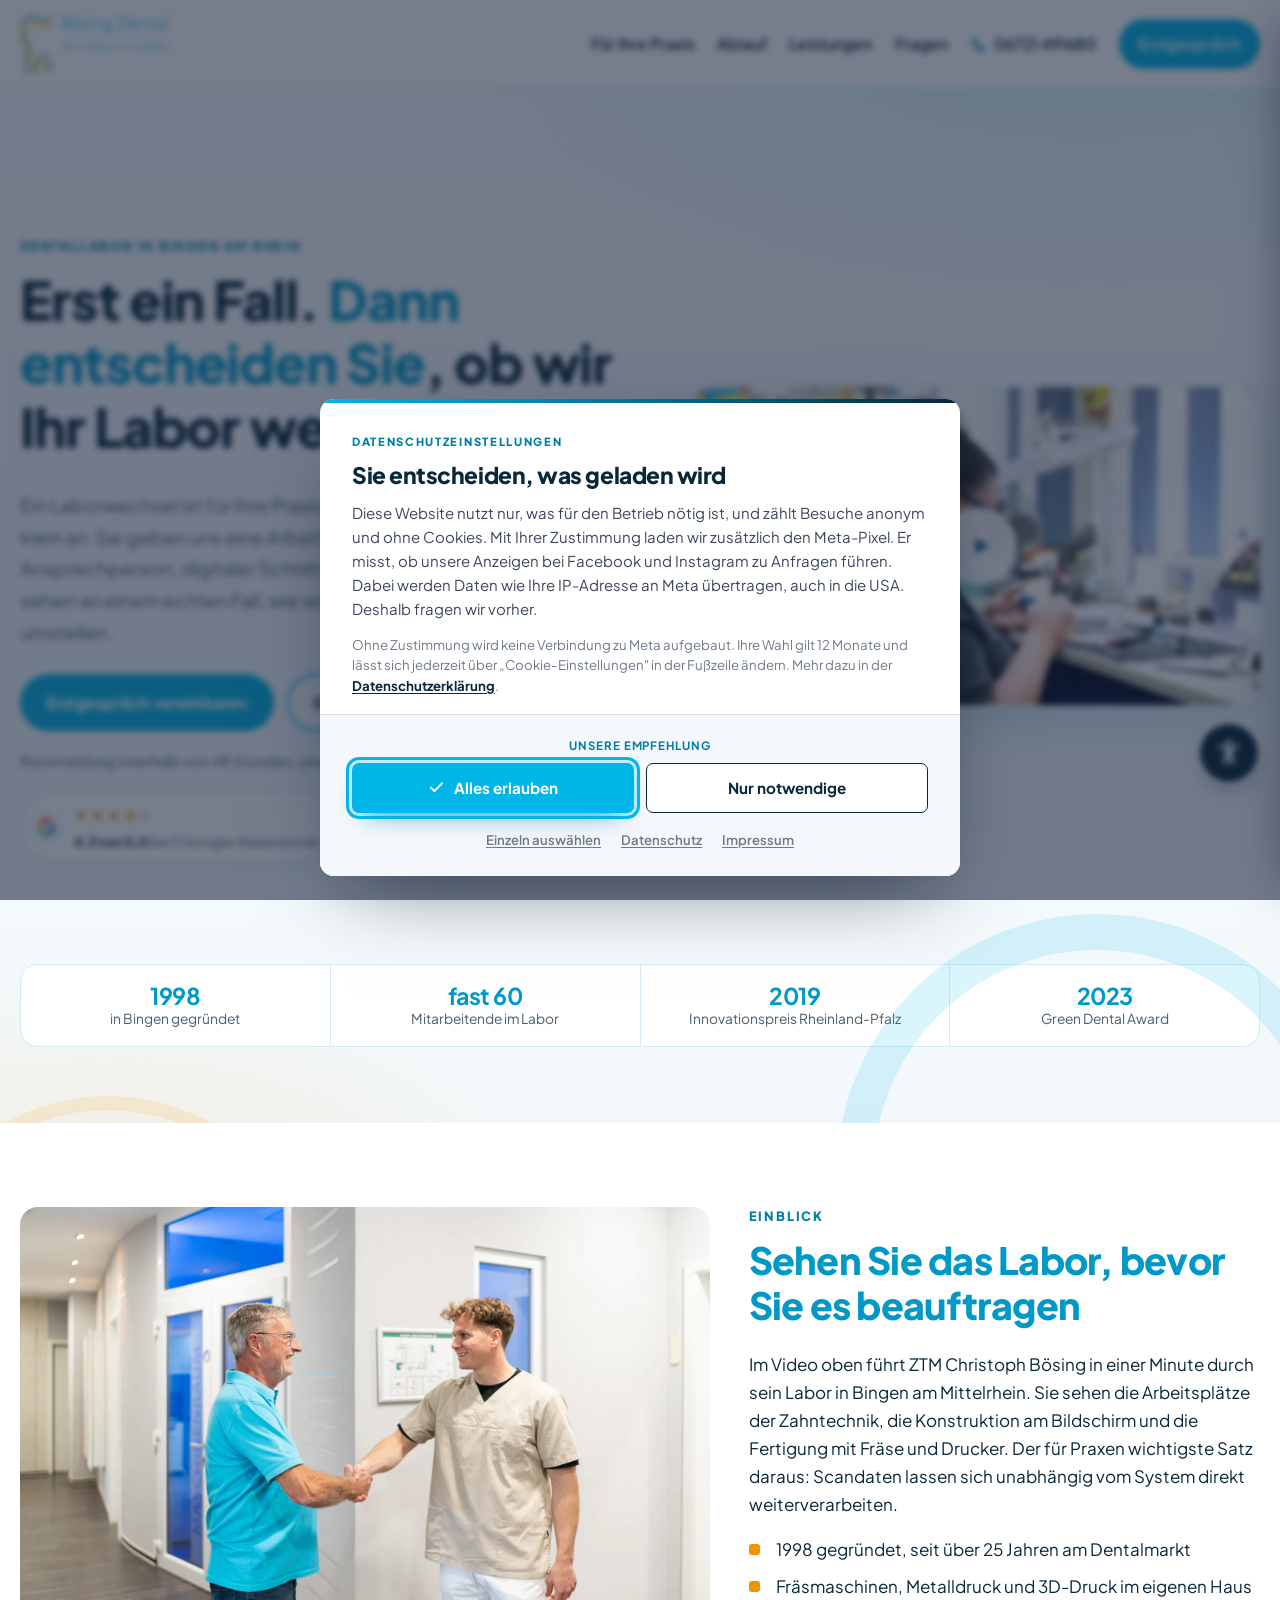
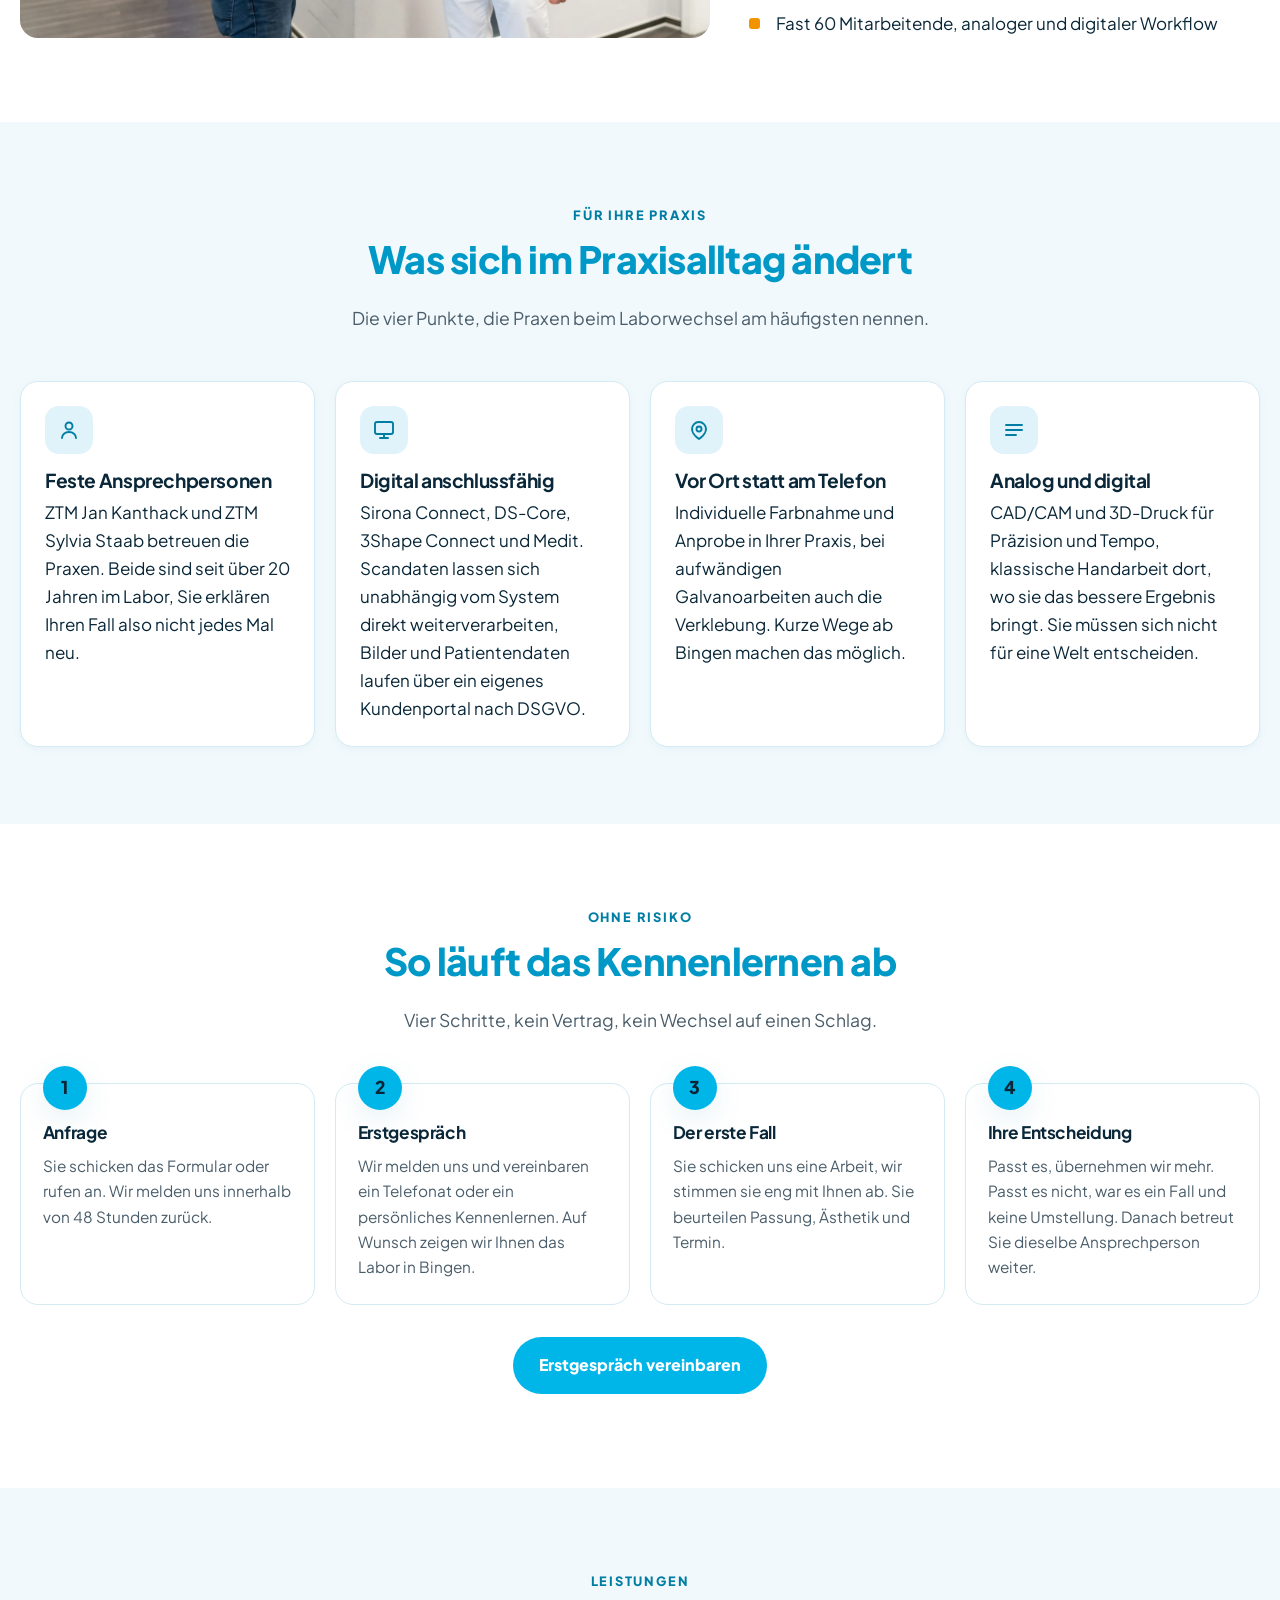
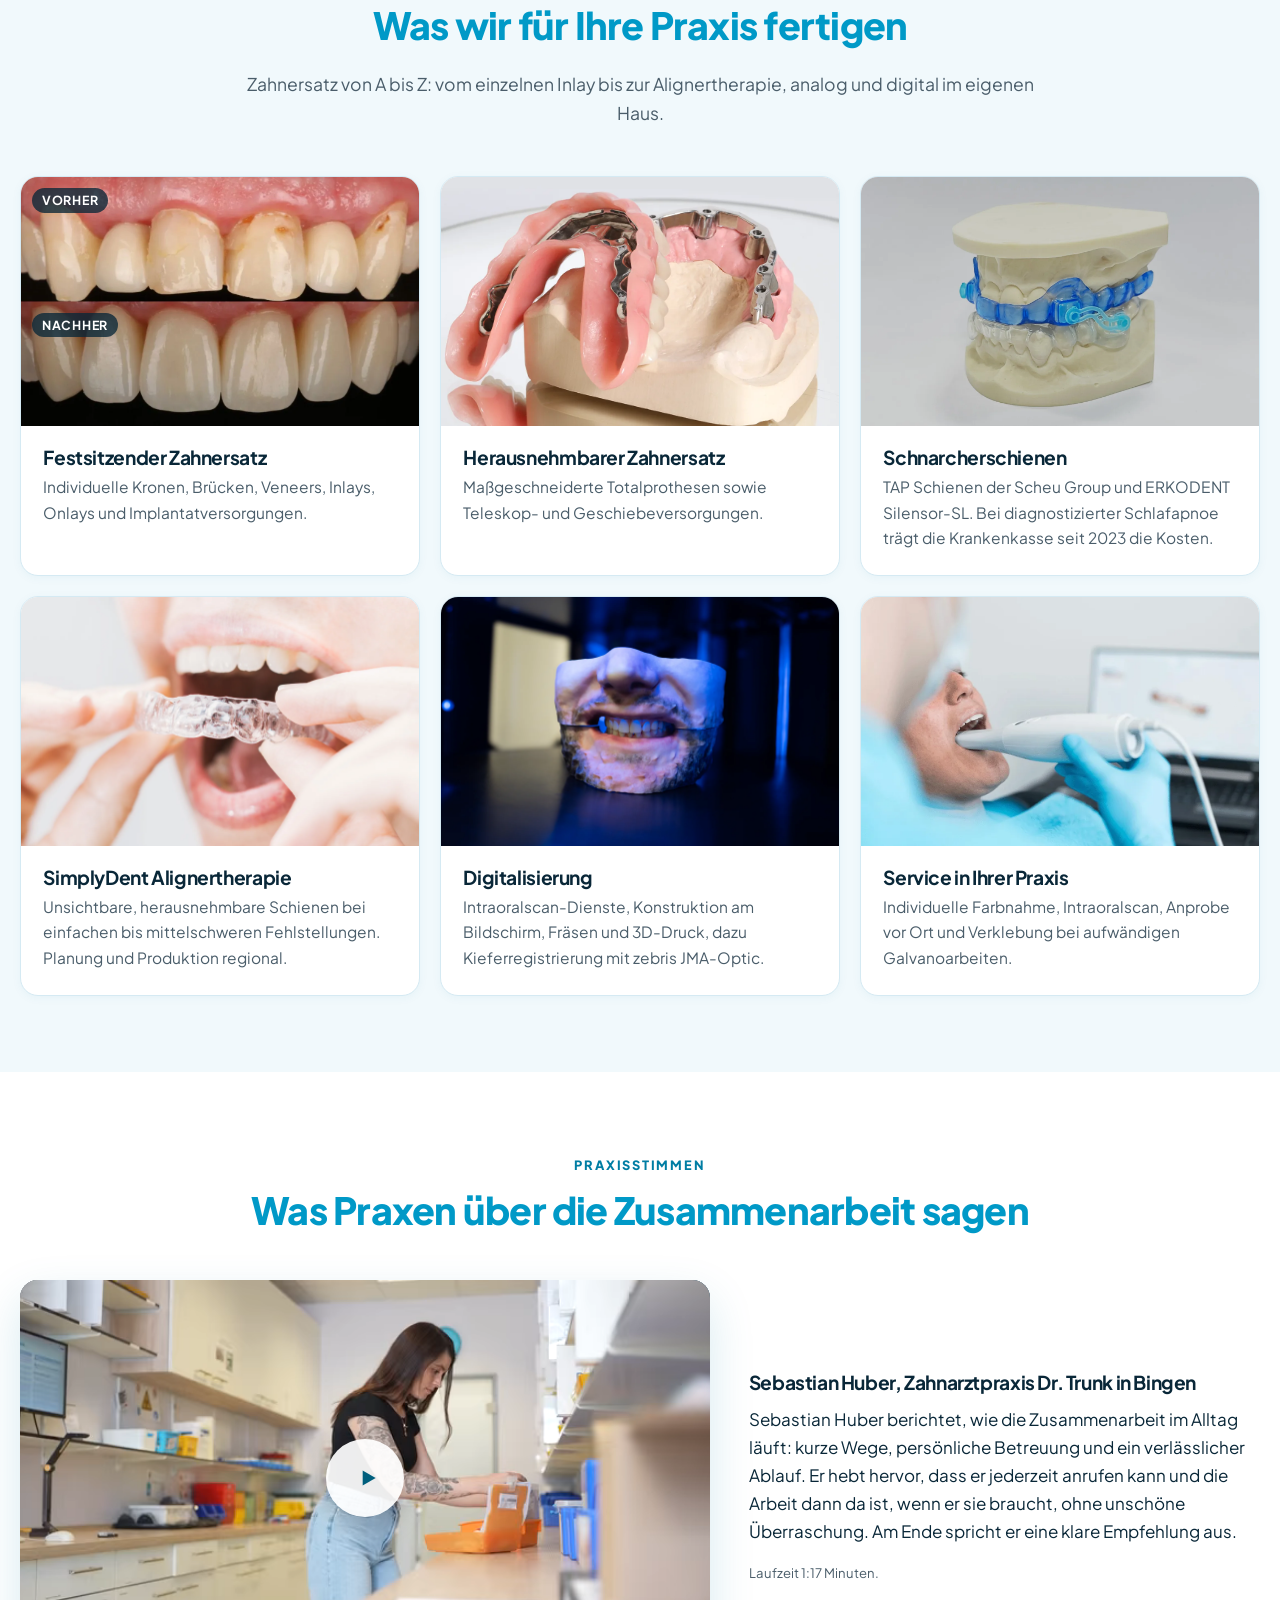
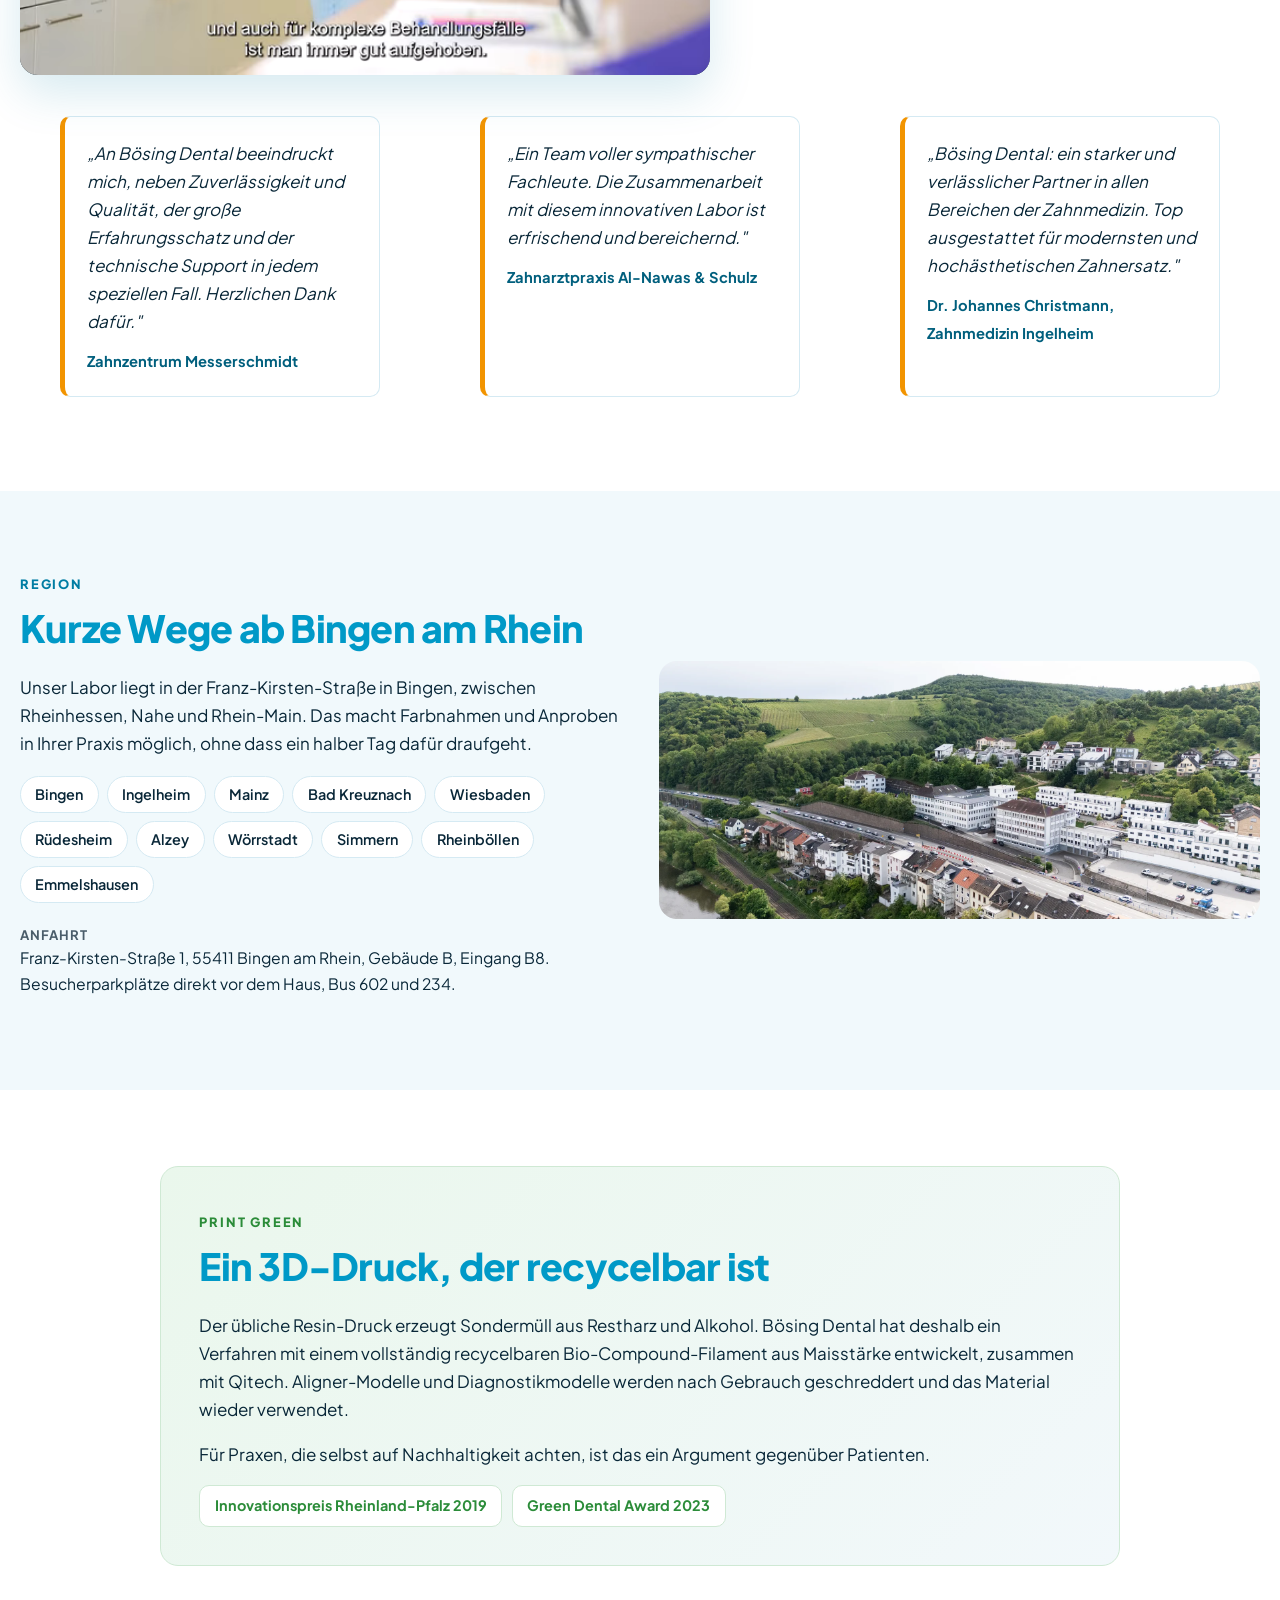
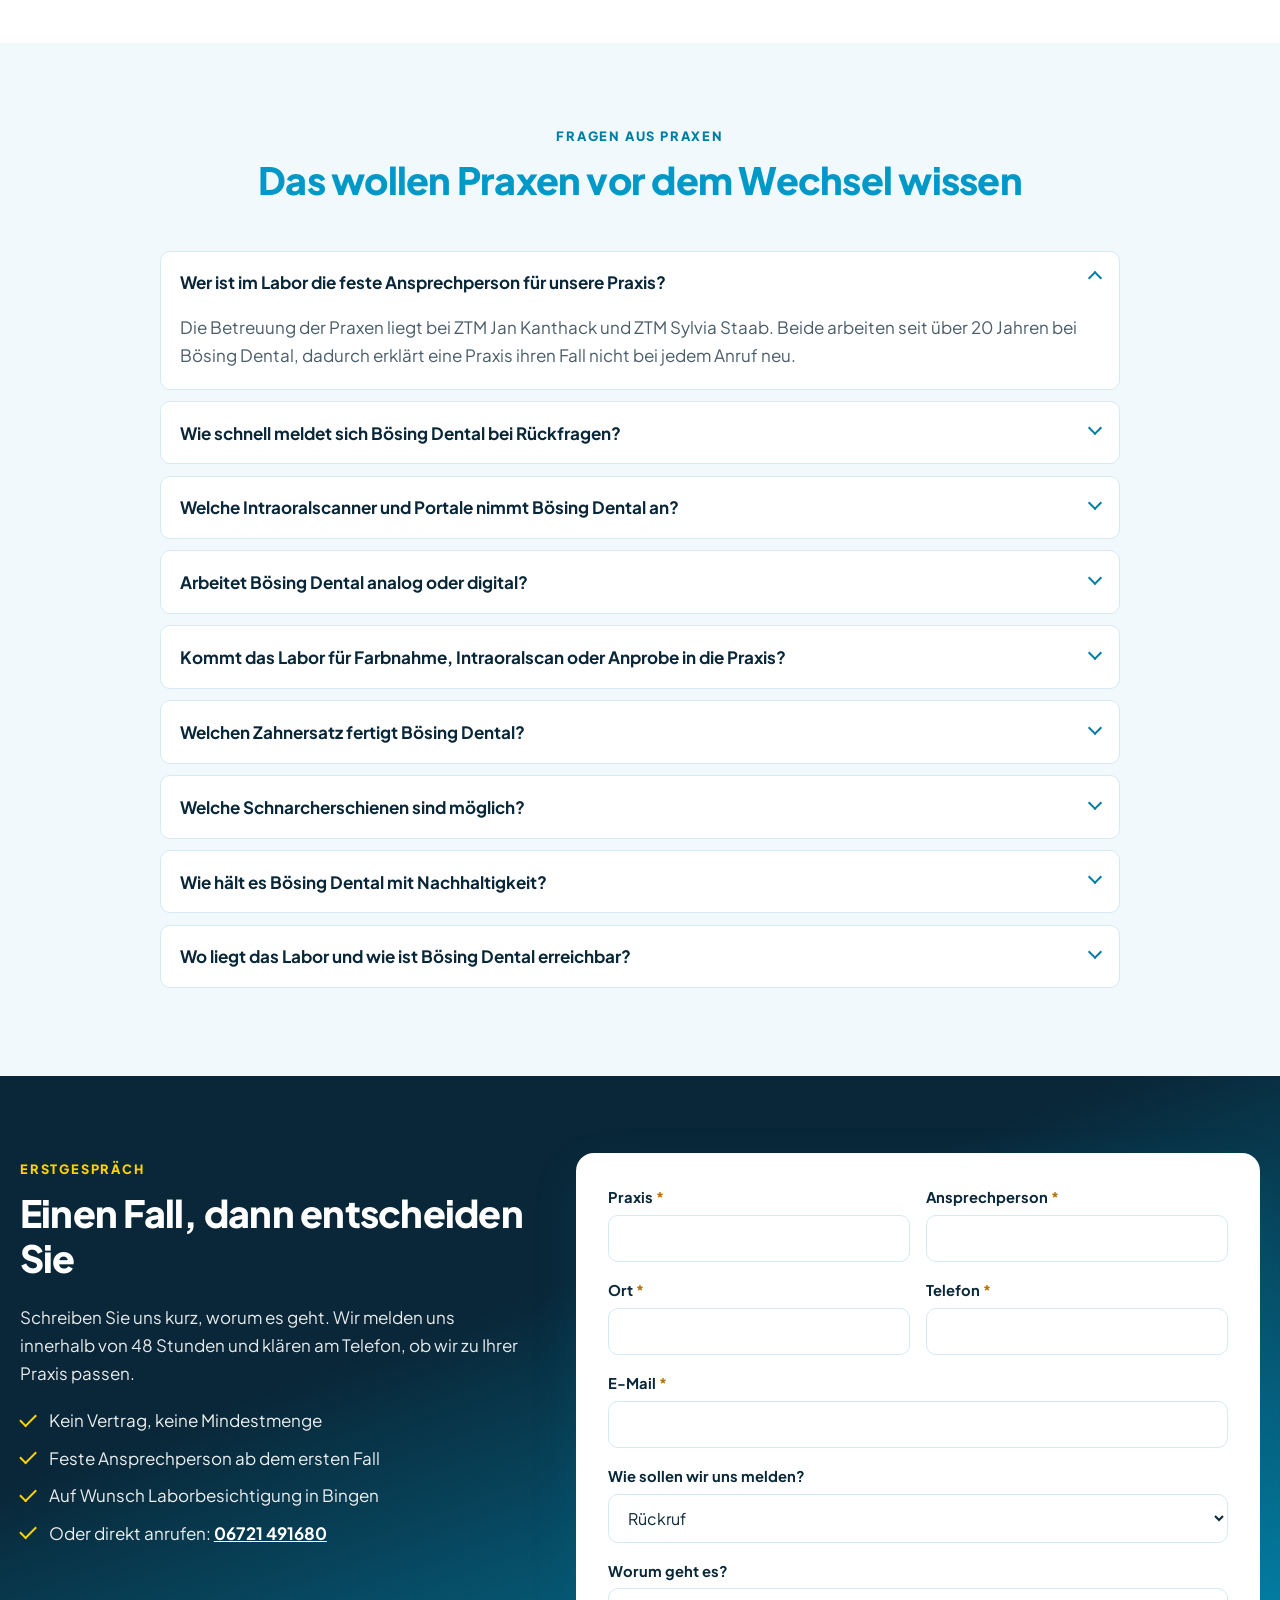
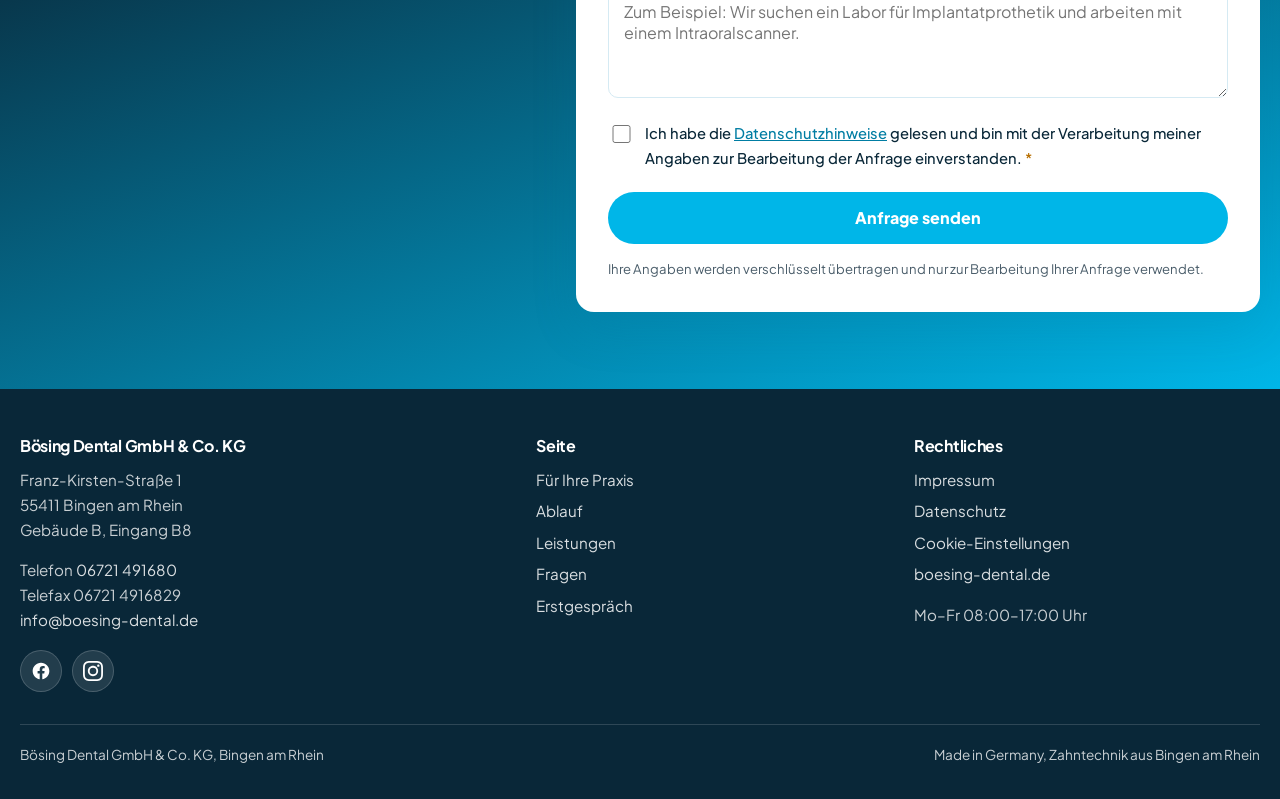
==== commit 77c6595a: "Meta Conversions API: Anfrage ("Lead") zusätzlich vom Server an Meta melden Wunsch von Ovidiu Rieger" ====
--- a/website/index.html
+++ b/website/index.html
@@ -706,11 +706,11 @@
   <a class="knopf knopf-zweit" href="tel:+496721491680">Anrufen</a>
 </nav>
 
-<script src="assets/skript.js?v=20261002a" defer></script>
+<script src="assets/skript.js?v=20261007a" defer></script>
 <script src="assets/barrierefreiheit.js" defer></script>
 <script src="assets/ao-konfiguration.js?v=20261007a"></script>
 <script src="assets/einwilligung.js?v=20261002a" defer></script>
-<script src="assets/messung.js?v=20261002a" defer></script>
+<script src="assets/messung.js?v=20261007a" defer></script>
 <script src="assets/statistik.js" defer></script>
 </body>
 </html>
